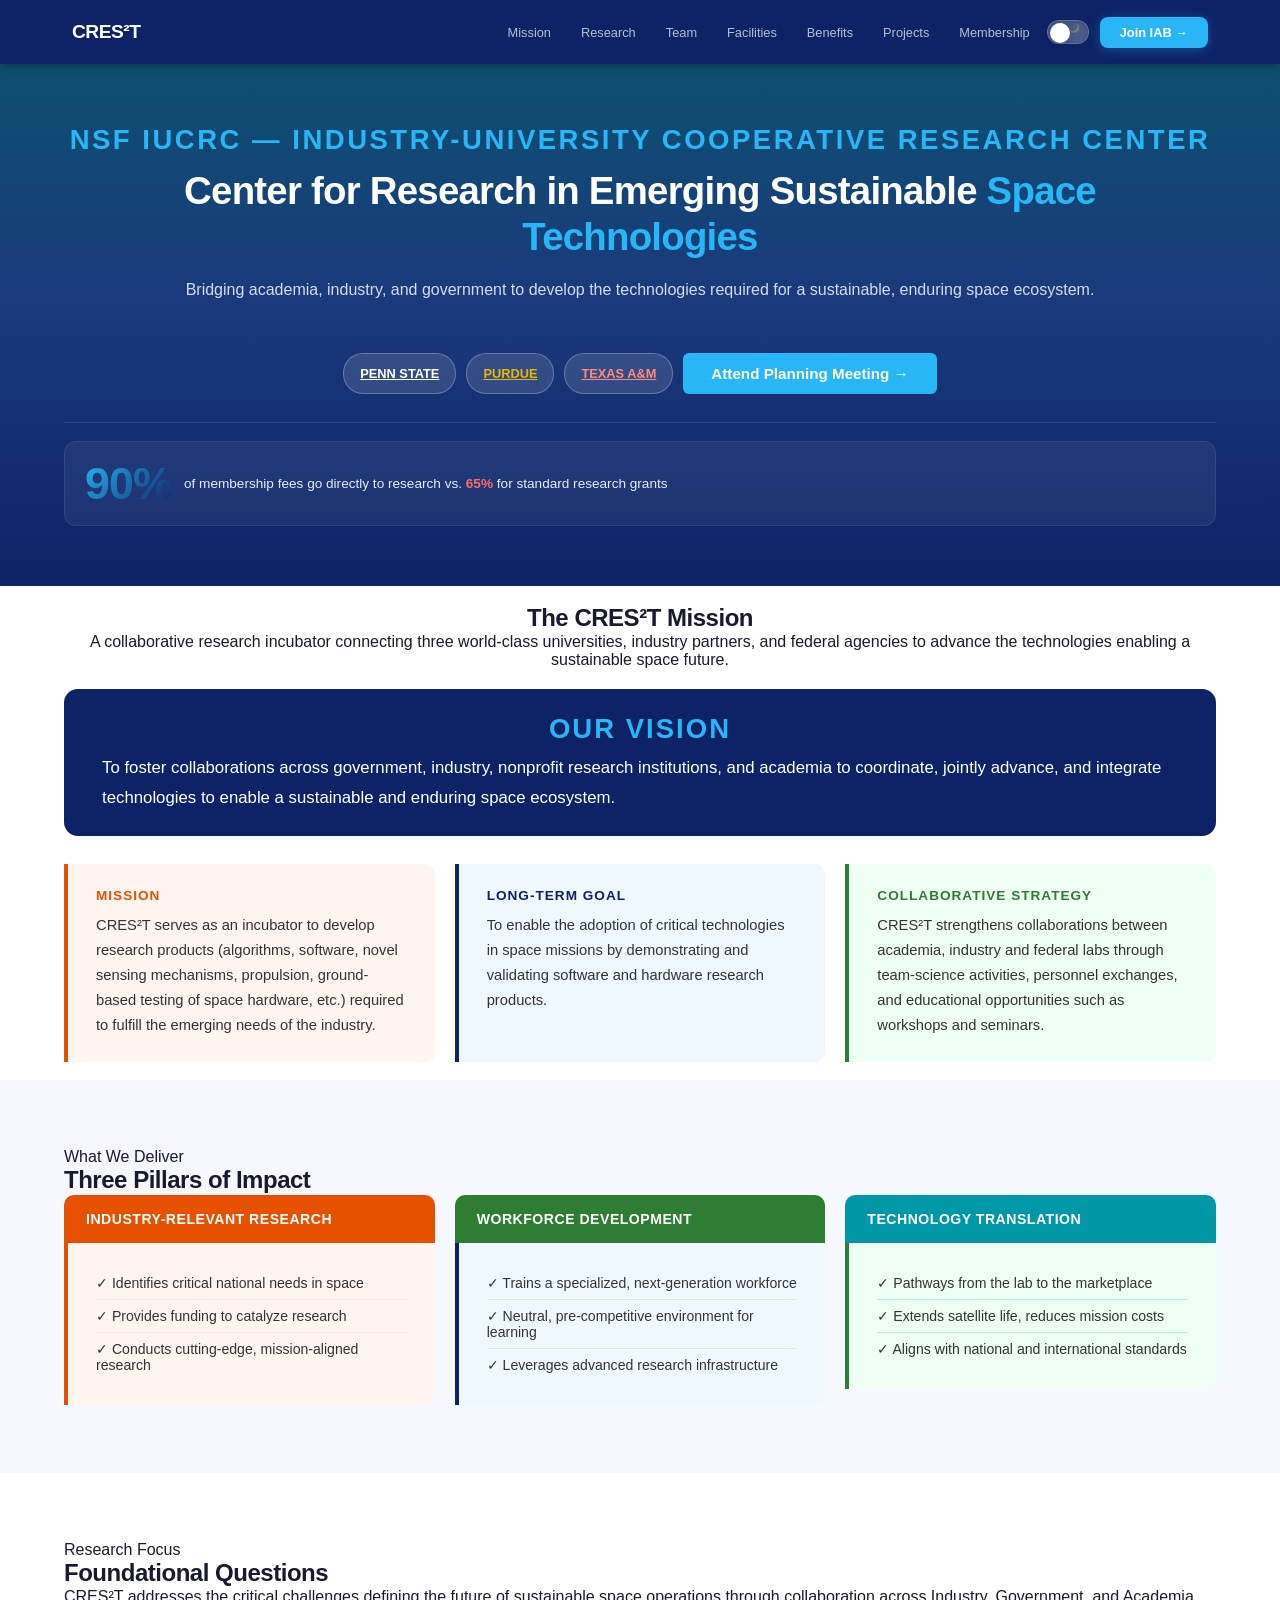
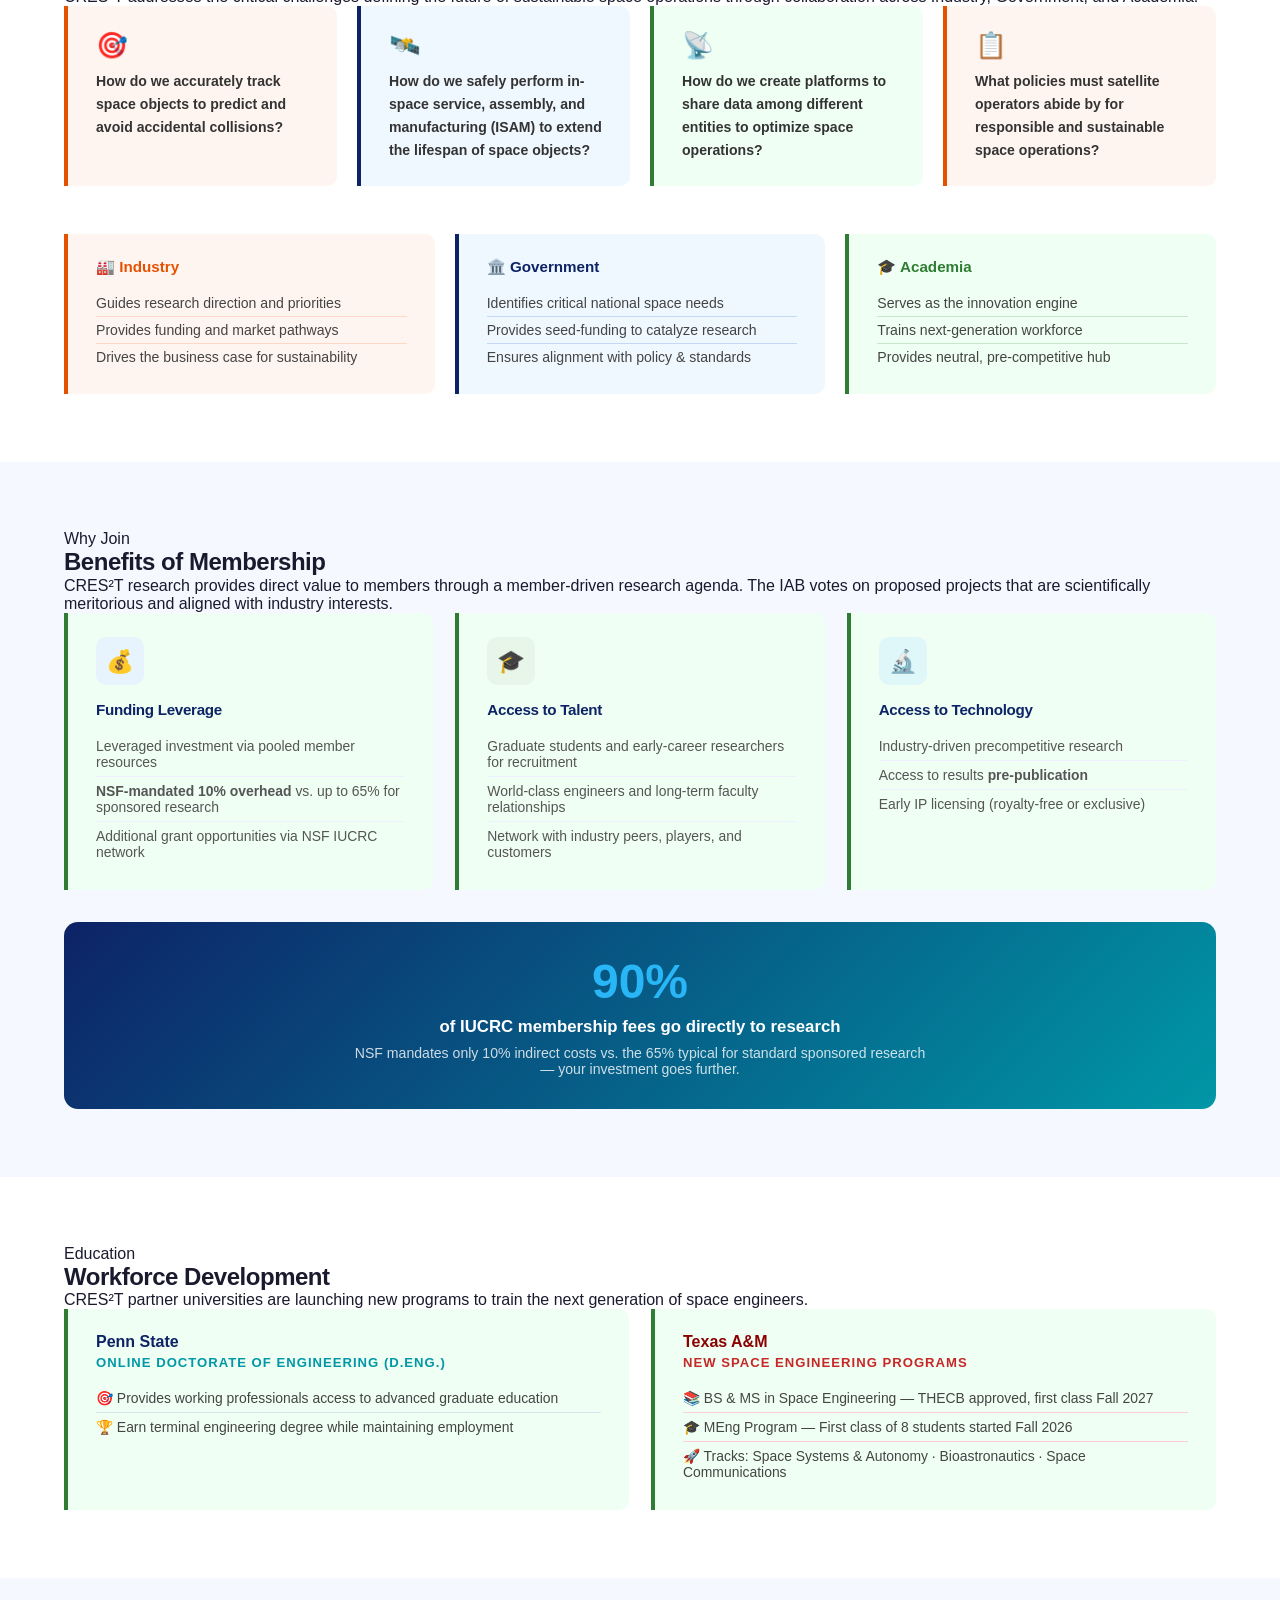
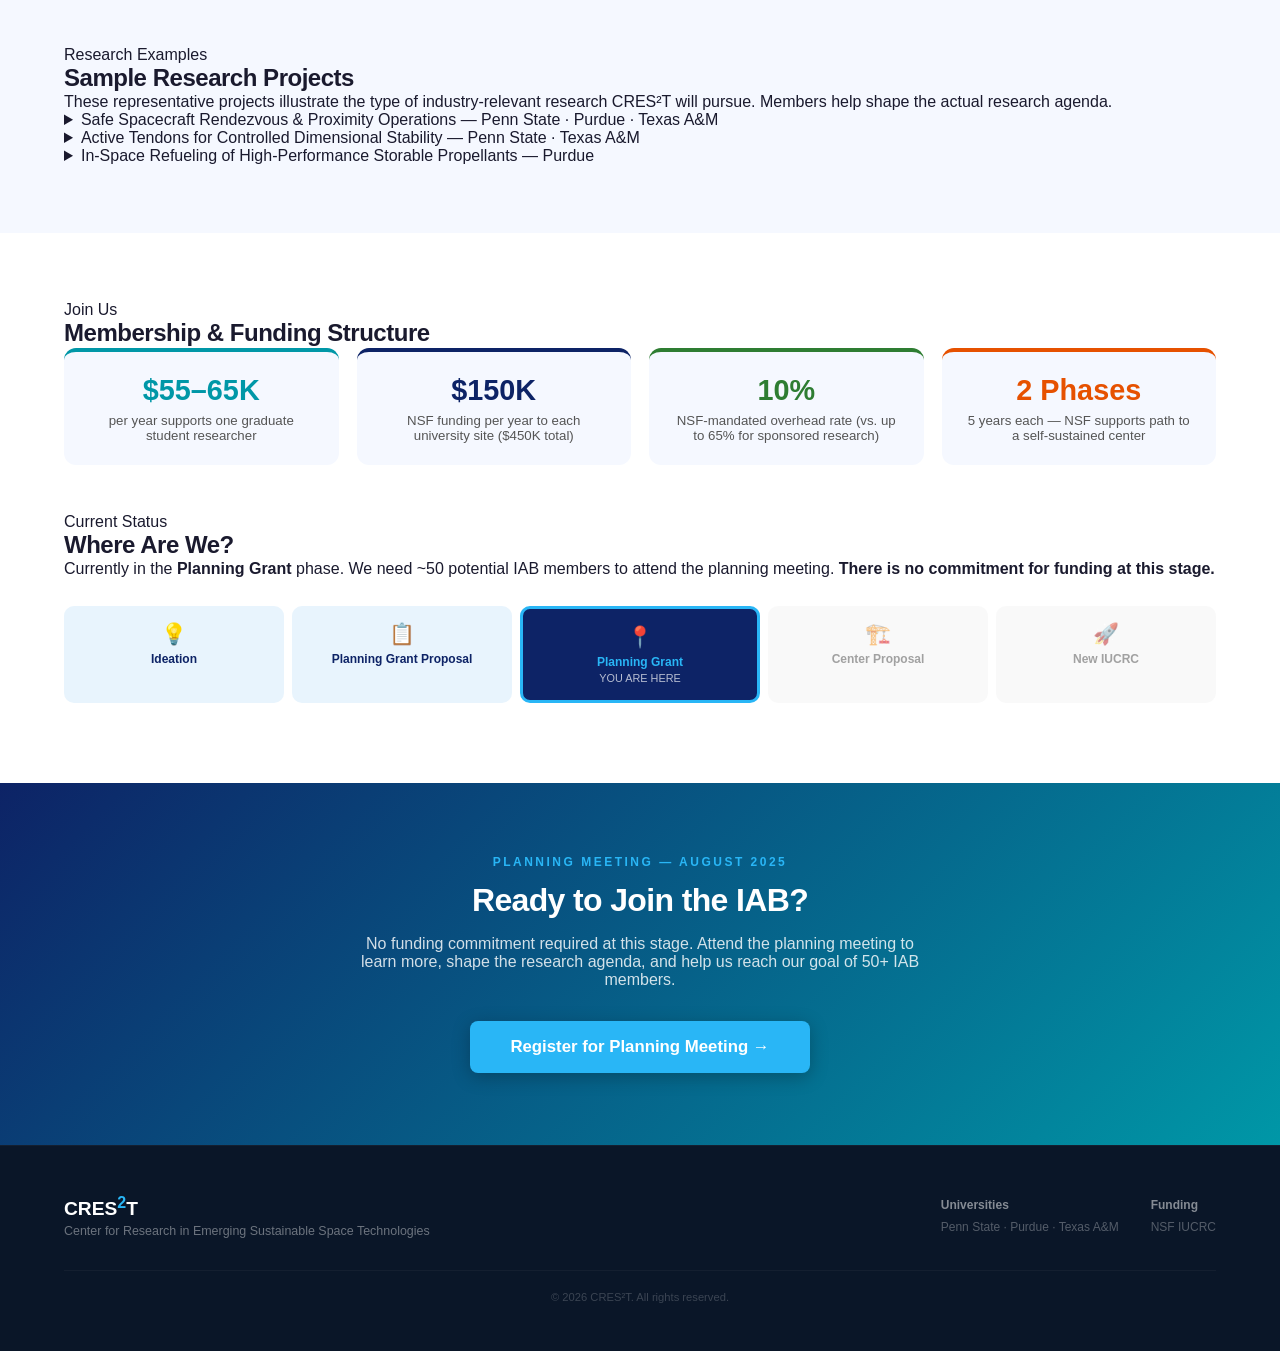
==== index.html @ 7e30e304 "Fixes" ====
<!DOCTYPE html>
<html lang="en">
<head>
    <meta charset="UTF-8">
    <meta name="viewport" content="width=device-width, initial-scale=1.0">
    <title>CRES<sup>2</sup>T – Center for Research in Emerging Sustainable Space Technologies</title>
    <style>
        /* ModelViewer styling */
        model-viewer {
            --poster-color: transparent;
            --progress-bar-color: #0d2366;
            --progress-bar-height: 3px;
        }
        model-viewer::part(default-progress-mask) {
            display: none;
        }
        model-viewer::part(default-progress-bar) {
            background: linear-gradient(90deg, #0d2366, #29b6f6);
            height: 3px;
            border-radius: 2px;
        }
    </style>
    <link rel="stylesheet" href="style.css">
</head>
<body>
<div id="nav-placeholder"></div>
<div id="cw">
<div style="background: linear-gradient(0deg,#0d2366 0%,#1a3a7c 55%,#0d5070 100%); padding: 60px 0 60px;">
<div class="inn" style="display: flex; flex-wrap: wrap; gap: 40px; align-items: center;">
<div style="flex: 1 1 360px;">
<div style="font-size: 1.72rem; font-weight: bold; letter-spacing: 2.5px; text-transform: uppercase; color: #29b6f6; margin-bottom: 12px; text-align: center;">NSF IUCRC — Industry-University Cooperative Research Center</div>
<h2 style="font-size: 2.4rem !important; font-weight: 900 !important; line-height: 1.2 !important; margin-bottom: 16px !important; color: #ffffff !important; border-width: medium !important; border-style: none !important; border-color: currentcolor !important; border-image: initial !important; text-decoration: none !important; background: none !important; box-shadow: none !important; text-align: center;">Center for Research in
Emerging Sustainable
<span style="color: #29b6f6;">Space Technologies</span></h2>
<p style="color: rgba(255,255,255,.82); font-size: 1rem; line-height: 1.7; margin-bottom: 50px; text-align: center;">Bridging academia, industry, and government to develop the technologies required for a sustainable, enduring space ecosystem.</p>
<div style="display: flex; gap: 10px; flex-wrap: wrap; margin-bottom: 28px; justify-content: center;">
    <a style="background: rgba(255,255,255,.12); color: #fff; border: 1px solid rgba(255,255,255,.25); padding: 6px 16px; border-radius: 20px; font-size: .8rem; font-weight: 600; display: inline-flex; align-items: center; justify-content: center; text-align: center;" href="https://www.psu.edu" target="_blank">PENN STATE</a>
    <a style="background: rgba(255,255,255,.12); color: #e6b800; border: 1px solid rgba(255,255,255,.25); padding: 6px 16px; border-radius: 20px; font-size: .8rem; font-weight: 600; display: inline-flex; align-items: center; justify-content: center; text-align: center;" href="https://purdue.edu" target="_blank">PURDUE</a>
    <a style="background: rgba(255,255,255,.12); color: #ff8a80; border: 1px solid rgba(255,255,255,.25); padding: 6px 16px; border-radius: 20px; font-size: .8rem; font-weight: 600; display: inline-flex; align-items: center; justify-content: center; text-align: center;" href="https://tamu.edu" target="_blank">TEXAS A&amp;M</a>
    <a style="background: #29b6f6; color: #fff; display: inline-block; padding: 12px 28px; border-radius: 6px; font-weight: bold; font-size: .95rem; text-decoration: none!important;" href="https://pennstate.qualtrics.com/jfe/form/SV_dnEeR1NxltwiNhQ " target="_blank">Attend Planning Meeting →</a>
</div>
<div style="margin-top: 22px; padding-top: 18px; border-top: 1px solid rgba(255,255,255,.15);">
<div class="stat-item" style="flex: 0 1 auto;">
    <div class="stat-number">90%</div>
    <div class="stat-label">of membership fees go directly to research vs. <span style="color: #ff6b6b;">65%</span> for standard research grants</div>
</div>
</div>
</div>
</div>
</div>
<!-- ── MISSION ── -->

<section id="mission" style="padding: 18px 0; background: #fff;">
<div class="inn">
<div class="sh" style="margin-bottom: 20px; text-align: center;">
<h2>The CRES²T Mission</h2>
A collaborative research incubator connecting three world-class universities, industry partners, and federal agencies to advance the technologies enabling a sustainable space future.

</div>
<div style="background: #0d2366; color: #fff; border-radius: 14px; padding: 24px 38px; margin-bottom: 28px;">
<div style="text-align: center; font-size: 1.72rem; font-weight: bold; text-transform: uppercase; letter-spacing: 2px; color: #29b6f6; margin-bottom: 8px;">Our Vision</div>
<p style="font-size: 1.05rem; line-height: 1.75;">To foster collaborations across government, industry, nonprofit research institutions, and academia to coordinate, jointly advance, and integrate technologies to enable a sustainable and enduring space ecosystem.</p>

</div>
<div style="display: flex; flex-wrap: wrap; gap: 20px;">
<div class="info-card mission">
<div style="font-weight: 800; color: #e65100; font-size: .85rem; margin-bottom: 10px; text-transform: uppercase; letter-spacing: 1px;">Mission</div>
<p style="font-size: .92rem; color: #333; line-height: 1.7;">CRES²T serves as an incubator to develop research products (algorithms, software, novel sensing mechanisms, propulsion, ground-based testing of space hardware, etc.) required to fulfill the emerging needs of the industry.</p>

</div>
    <div class="info-card goal">
<div style="font-weight: 800; color: #0d2366; font-size: .85rem; margin-bottom: 10px; text-transform: uppercase; letter-spacing: 1px;">Long-Term Goal</div>
<p style="font-size: .92rem; color: #333; line-height: 1.7;">To enable the adoption of critical technologies in space missions by demonstrating and validating software and hardware research products.</p>

</div>
<div class="info-card strategy">
<div style="font-weight: 800; color: #2e7d32; font-size: .85rem; margin-bottom: 10px; text-transform: uppercase; letter-spacing: 1px;">Collaborative Strategy</div>
<p style="font-size: .92rem; color: #333; line-height: 1.7;">CRES²T strengthens collaborations between academia, industry and federal labs through team-science activities, personnel exchanges, and educational opportunities such as workshops and seminars.</p>

</div>
</div>
</div>
</section><!-- ── THREE PILLARS ── -->

<section style="padding: 68px 0; background: #f5f8ff;">
<div class="inn">
<div class="sh">
<div class="eye">What We Deliver</div>
<h2>Three Pillars of Impact</h2>
</div>
<div style="display: flex; flex-wrap: wrap; gap: 20px;">
<div style="flex: 1 1 260px;">
<div style="background: #e65100; color: #fff; padding: 16px 22px; border-radius: 10px 10px 0 0; font-weight: 800; font-size: .88rem; letter-spacing: .5px;">INDUSTRY-RELEVANT RESEARCH</div>
<div class="info-card mission">
<ul style="list-style: none; padding: 0;">
 	<li style="padding: 8px 0; border-bottom: 1px solid #ffe8de; font-size: .88rem; color: #333;">✓ Identifies critical national needs in space</li>
 	<li style="padding: 8px 0; border-bottom: 1px solid #ffe8de; font-size: .88rem; color: #333;">✓ Provides funding to catalyze research</li>
 	<li style="padding: 8px 0; font-size: .88rem; color: #333;">✓ Conducts cutting-edge, mission-aligned research</li>
</ul>
</div>
</div>
<div style="flex: 1 1 260px;">
<div style="background: #2e7d32; color: #fff; padding: 16px 22px; border-radius: 10px 10px 0 0; font-weight: 800; font-size: .88rem; letter-spacing: .5px;">WORKFORCE DEVELOPMENT</div>
<div class="info-card goal">
<ul style="list-style: none; padding: 0;">
 	<li style="padding: 8px 0; border-bottom: 1px solid #dcedc8; font-size: .88rem; color: #333;">✓ Trains a specialized, next-generation workforce</li>
 	<li style="padding: 8px 0; border-bottom: 1px solid #dcedc8; font-size: .88rem; color: #333;">✓ Neutral, pre-competitive environment for learning</li>
 	<li style="padding: 8px 0; font-size: .88rem; color: #333;">✓ Leverages advanced research infrastructure</li>
</ul>
</div>
</div>
<div style="flex: 1 1 260px;">
<div style="background: #0097a7; color: #fff; padding: 16px 22px; border-radius: 10px 10px 0 0; font-weight: 800; font-size: .88rem; letter-spacing: .5px;">TECHNOLOGY TRANSLATION</div>
<div class="info-card strategy">
<ul style="list-style: none; padding: 0;">
 	<li style="padding: 8px 0; border-bottom: 1px solid #b2ebf2; font-size: .88rem; color: #333;">✓ Pathways from the lab to the marketplace</li>
 	<li style="padding: 8px 0; border-bottom: 1px solid #b2ebf2; font-size: .88rem; color: #333;">✓ Extends satellite life, reduces mission costs</li>
 	<li style="padding: 8px 0; font-size: .88rem; color: #333;">✓ Aligns with national and international standards</li>
</ul>
</div>
</div>
</div>
</div>
</section><!-- ── FOUNDATIONAL QUESTIONS ── -->

<section id="questions" style="padding: 68px 0; background: #fff;">
<div class="inn">
<div class="sh">
<div class="eye">Research Focus</div>
<h2>Foundational Questions</h2>
CRES²T addresses the critical challenges defining the future of sustainable space operations through collaboration across Industry, Government, and Academia.

</div>
<div style="display: flex; flex-wrap: wrap; gap: 20px; margin-bottom: 48px;">
<div class="info-card mission">
<div style="font-size: 1.6rem; margin-bottom: 10px;">🎯</div>
<p style="font-size: .88rem; color: #333; line-height: 1.65; font-weight: 600;">How do we accurately track space objects to predict and avoid accidental collisions?</p>

</div>
<div class="info-card goal">
<div style="font-size: 1.6rem; margin-bottom: 10px;">🛰️</div>
<p style="font-size: .88rem; color: #333; line-height: 1.65; font-weight: 600;">How do we safely perform in-space service, assembly, and manufacturing (ISAM) to extend the lifespan of space objects?</p>

</div>
<div class="info-card strategy">
<div style="font-size: 1.6rem; margin-bottom: 10px;">📡</div>
<p style="font-size: .88rem; color: #333; line-height: 1.65; font-weight: 600;">How do we create platforms to share data among different entities to optimize space operations?</p>

</div>
<div class="info-card mission">
<div style="font-size: 1.6rem; margin-bottom: 10px;">📋</div>
<p style="font-size: .88rem; color: #333; line-height: 1.65; font-weight: 600;">What policies must satellite operators abide by for responsible and sustainable space operations?</p>

</div>
</div>
<div style="display: flex; flex-wrap: wrap; gap: 20px;">
<div class="info-card mission">
<div style="font-weight: 800; color: #e65100; font-size: .95rem; margin-bottom: 14px;">🏭 Industry</div>
<ul style="list-style: none; padding: 0;">
 	<li style="font-size: .88rem; color: #444; padding: 5px 0; border-bottom: 1px solid #ffd7c9;">Guides research direction and priorities</li>
 	<li style="font-size: .88rem; color: #444; padding: 5px 0; border-bottom: 1px solid #ffd7c9;">Provides funding and market pathways</li>
 	<li style="font-size: .88rem; color: #444; padding: 5px 0;">Drives the business case for sustainability</li>
</ul>
</div>
<div class="info-card goal">
<div style="font-weight: 800; color: #0d2366; font-size: .95rem; margin-bottom: 14px;">🏛️ Government</div>
<ul style="list-style: none; padding: 0;">
 	<li style="font-size: .88rem; color: #444; padding: 5px 0; border-bottom: 1px solid #c5d8f5;">Identifies critical national space needs</li>
 	<li style="font-size: .88rem; color: #444; padding: 5px 0; border-bottom: 1px solid #c5d8f5;">Provides seed-funding to catalyze research</li>
 	<li style="font-size: .88rem; color: #444; padding: 5px 0;">Ensures alignment with policy &amp; standards</li>
</ul>
</div>
<div class="info-card strategy">
<div style="font-weight: 800; color: #2e7d32; font-size: .95rem; margin-bottom: 14px;">🎓 Academia</div>
<ul style="list-style: none; padding: 0;">
 	<li style="font-size: .88rem; color: #444; padding: 5px 0; border-bottom: 1px solid #c8e6c9;">Serves as the innovation engine</li>
 	<li style="font-size: .88rem; color: #444; padding: 5px 0; border-bottom: 1px solid #c8e6c9;">Trains next-generation workforce</li>
 	<li style="font-size: .88rem; color: #444; padding: 5px 0;">Provides neutral, pre-competitive hub</li>
</ul>
</div>
</div>
</div>
</section>

<!-- ── BENEFITS ── -->

<section id="benefits" style="padding: 68px 0; background: #f5f8ff;">
<div class="inn">
<div class="sh">
<div class="eye">Why Join</div>
<h2>Benefits of Membership</h2>
CRES²T research provides direct value to members through a member-driven research agenda. The IAB votes on proposed projects that are scientifically meritorious and aligned with industry interests.

</div>
<div style="display: flex; flex-wrap: wrap; gap: 22px; margin-bottom: 32px;">
<div class="info-card strategy">
<div style="width: 48px; height: 48px; background: #e8f4fd; border-radius: 10px; display: flex; align-items: center; justify-content: center; font-size: 1.4rem; margin-bottom: 16px;">💰</div>
<h3 style="font-weight: 800; color: #0d2366; font-size: .95rem; margin-bottom: 12px;">Funding Leverage</h3>
<ul style="list-style: none; padding: 0;">
 	<li style="font-size: .87rem; color: #555; padding: 6px 0; border-bottom: 1px solid #eef2ff;">Leveraged investment via pooled member resources</li>
 	<li style="font-size: .87rem; color: #555; padding: 6px 0; border-bottom: 1px solid #eef2ff;"><strong>NSF-mandated 10% overhead</strong> vs. up to 65% for sponsored research</li>
 	<li style="font-size: .87rem; color: #555; padding: 6px 0;">Additional grant opportunities via NSF IUCRC network</li>
</ul>
</div>
<div class="info-card strategy">
<div style="width: 48px; height: 48px; background: #e8f5e9; border-radius: 10px; display: flex; align-items: center; justify-content: center; font-size: 1.4rem; margin-bottom: 16px;">🎓</div>
<h3 style="font-weight: 800; color: #0d2366; font-size: .95rem; margin-bottom: 12px;">Access to Talent</h3>
<ul style="list-style: none; padding: 0;">
 	<li style="font-size: .87rem; color: #555; padding: 6px 0; border-bottom: 1px solid #eef2ff;">Graduate students and early-career researchers for recruitment</li>
 	<li style="font-size: .87rem; color: #555; padding: 6px 0; border-bottom: 1px solid #eef2ff;">World-class engineers and long-term faculty relationships</li>
 	<li style="font-size: .87rem; color: #555; padding: 6px 0;">Network with industry peers, players, and customers</li>
</ul>
</div>
<div class="info-card strategy">
<div style="width: 48px; height: 48px; background: #e0f7fa; border-radius: 10px; display: flex; align-items: center; justify-content: center; font-size: 1.4rem; margin-bottom: 16px;">🔬</div>
<h3 style="font-weight: 800; color: #0d2366; font-size: .95rem; margin-bottom: 12px;">Access to Technology</h3>
<ul style="list-style: none; padding: 0;">
 	<li style="font-size: .87rem; color: #555; padding: 6px 0; border-bottom: 1px solid #eef2ff;">Industry-driven precompetitive research</li>
 	<li style="font-size: .87rem; color: #555; padding: 6px 0; border-bottom: 1px solid #eef2ff;">Access to results <strong>pre-publication</strong></li>
 	<li style="font-size: .87rem; color: #555; padding: 6px 0;">Early IP licensing (royalty-free or exclusive)</li>
</ul>
</div>
</div>
<div style="background: linear-gradient(135deg,#0d2366,#0097a7); border-radius: 14px; padding: 32px; text-align: center; color: #fff;">
<div style="font-size: 3rem; font-weight: 900; color: #29b6f6;">90%</div>
<div style="font-size: 1.05rem; font-weight: bold; margin: 8px 0;">of IUCRC membership fees go directly to research</div>
<p style="color: rgba(255,255,255,.8); font-size: .88rem; max-width: 580px; margin: 0 auto;">NSF mandates only 10% indirect costs vs. the 65% typical for standard sponsored research — your investment goes further.</p>

</div>
</div>
</section>

<!-- ── WORKFORCE DEVELOPMENT ── -->

<section style="padding: 68px 0; background: #fff;">
<div class="inn">
<div class="sh">
<div class="eye">Education</div>
<h2>Workforce Development</h2>
CRES²T partner universities are launching new programs to train the next generation of space engineers.

</div>
<div style="display: flex; flex-wrap: wrap; gap: 22px;">
<div class="info-card strategy">
<div class="school-name">Penn State</div>
<div style="color: #0097a7; font-size: .82rem; font-weight: bold; margin-bottom: 14px; text-transform: uppercase; letter-spacing: 1px;">Online Doctorate of Engineering (D.Eng.)</div>
<ul style="list-style: none; padding: 0;">
 	<li style="font-size: .87rem; color: #444; padding: 6px 0; border-bottom: 1px solid #dde4f0;">🎯 Provides working professionals access to advanced graduate education</li>
 	<li style="font-size: .87rem; color: #444; padding: 6px 0;">🏆 Earn terminal engineering degree while maintaining employment</li>
</ul>
</div>
<div class="info-card strategy">
<div style="font-weight: 800; color: #8b0000; font-size: 1rem; margin-bottom: 4px;">Texas A&amp;M</div>
<div style="color: #c62828; font-size: .82rem; font-weight: bold; margin-bottom: 14px; text-transform: uppercase; letter-spacing: 1px;">New Space Engineering Programs</div>
<ul style="list-style: none; padding: 0;">
 	<li style="font-size: .87rem; color: #444; padding: 6px 0; border-bottom: 1px solid #ffcdd2;">📚 BS &amp; MS in Space Engineering — THECB approved, first class Fall 2027</li>
 	<li style="font-size: .87rem; color: #444; padding: 6px 0; border-bottom: 1px solid #ffcdd2;">🎓 MEng Program — First class of 8 students started Fall 2026</li>
 	<li style="font-size: .87rem; color: #444; padding: 6px 0;">🚀 Tracks: Space Systems &amp; Autonomy · Bioastronautics · Space Communications</li>
</ul>
</div>
</div>
</div>
</section>

<!-- ── SAMPLE PROJECTS ── -->

<section id="projects" style="padding: 68px 0; background: #f5f8ff;">
<div class="inn">
<div class="sh">
<div class="eye">Research Examples</div>
<h2>Sample Research Projects</h2>
These representative projects illustrate the type of industry-relevant research CRES²T will pursue. Members help shape the actual research agenda.

</div>
<details><summary>Safe Spacecraft Rendezvous &amp; Proximity Operations — Penn State · Purdue · Texas A&amp;M</summary>
<div class="db">

<strong>Challenge:</strong> RPO missions are executed in increasingly complex, congested, and competitive environments. Spacecraft have limited maneuverability based on orbit, fuel, thrusters, and mission requirements.

<strong>Objective:</strong> Investigate computational methods enabling on-board, autonomous RPOs with collision avoidance techniques. Demonstrate efficacy via hardware-in-the-loop (HIL) experiments.

<strong>Member Benefits:</strong> High-fidelity, computationally efficient guidance and navigation laws for autonomous safe space operations, plus well-trained graduate researchers available for internships.

</div>
</details><details><summary>Active Tendons for Controlled Dimensional Stability — Penn State · Texas A&amp;M</summary>
<div class="db">

<strong>Challenge:</strong> In-Space Assembly and Manufacturing (ISAM) is needed for future large-aperture (≥15m) missions that cannot be launched in a single mission. Enabling concepts include additive manufacturing, modularity, and robotics.

<strong>Objective:</strong> Advance tendon actuation for precision shape maintenance and control of large tensegrity apertures and robots. Builds on DARPA Compact Hybrid Actuation Program research. Texas A&amp;M LASR lab will test deployment.

<strong>Member Benefits:</strong> Access to developed motor, metrology, and cable-management technology, plus talented graduate researchers.

</div>
</details><details><summary>In-Space Refueling of High-Performance Storable Propellants — Purdue</summary>
<div class="db">

<strong>Challenge:</strong> Spacecraft in cislunar space face harsh thermal environments. MMH/NTO systems are preferred for high-ΔV missions, but cryogenic propellants (LO₂/LCH₄) require expensive active cooling for long missions.

<strong>Objective:</strong> Offer an alternative using gaseous oxygen and kerosene with chemical oxygen generators for refueling — simpler than cryogenic, higher performance than traditional storables.

<strong>Member Benefits:</strong> Early involvement in technology development with ability to provide design guidelines fitting existing or planned spacecraft.

</div>
</details></div>
</section><!-- ── MEMBERSHIP / WHERE ARE WE ── -->

<section id="membership" style="padding: 68px 0; background: #fff;">
<div class="inn">
<div class="sh">
<div class="eye">Join Us</div>
<h2>Membership &amp; Funding Structure</h2>
</div>
<div style="display: flex; flex-wrap: wrap; gap: 18px; margin-bottom: 48px;">
<div style="flex: 1 1 180px; background: #f5f8ff; border-radius: 12px; padding: 22px; text-align: center; border-top: 4px solid #0097a7;">
<div style="font-size: 1.8rem; font-weight: 900; color: #0097a7;">$55–65K</div>
<div style="font-size: .83rem; color: #555; margin-top: 6px;">per year supports one graduate student researcher</div>
</div>
<div style="flex: 1 1 180px; background: #f5f8ff; border-radius: 12px; padding: 22px; text-align: center; border-top: 4px solid #0d2366;">
<div style="font-size: 1.8rem; font-weight: 900; color: #0d2366;">$150K</div>
<div style="font-size: .83rem; color: #555; margin-top: 6px;">NSF funding per year to each university site ($450K total)</div>
</div>
<div style="flex: 1 1 180px; background: #f5f8ff; border-radius: 12px; padding: 22px; text-align: center; border-top: 4px solid #2e7d32;">
<div style="font-size: 1.8rem; font-weight: 900; color: #2e7d32;">10%</div>
<div style="font-size: .83rem; color: #555; margin-top: 6px;">NSF-mandated overhead rate (vs. up to 65% for sponsored research)</div>
</div>
<div style="flex: 1 1 180px; background: #f5f8ff; border-radius: 12px; padding: 22px; text-align: center; border-top: 4px solid #e65100;">
<div style="font-size: 1.8rem; font-weight: 900; color: #e65100;">2 Phases</div>
<div style="font-size: .83rem; color: #555; margin-top: 6px;">5 years each — NSF supports path to a self-sustained center</div>
</div>
</div>
<div class="sh" style="margin-bottom: 28px;">
<div class="eye">Current Status</div>
<h2>Where Are We?</h2>
Currently in the <strong>Planning Grant</strong> phase. We need ~50 potential IAB members to attend the planning meeting. <strong>There is no commitment for funding at this stage.</strong>

</div>
<div style="display: flex; flex-wrap: wrap; gap: 8px; margin-bottom: 12px;">
<div style="flex: 1 1 100px; background: #e8f4fd; border-radius: 10px; padding: 16px 12px; text-align: center;">
<div style="font-size: 1.3rem; margin-bottom: 6px;">💡</div>
<div style="font-size: .75rem; font-weight: 800; color: #0d2366;">Ideation</div>
</div>
<div style="flex: 1 1 100px; background: #e8f4fd; border-radius: 10px; padding: 16px 12px; text-align: center;">
<div style="font-size: 1.3rem; margin-bottom: 6px;">📋</div>
<div style="font-size: .75rem; font-weight: 800; color: #0d2366;">Planning Grant Proposal</div>
</div>
<div style="flex: 1 1 120px; background: #0d2366; border-radius: 10px; padding: 16px 12px; text-align: center; border: 3px solid #29b6f6;">
<div style="font-size: 1.3rem; margin-bottom: 6px;">📍</div>
<div style="font-size: .75rem; font-weight: 800; color: #29b6f6;">Planning Grant</div>
<div style="font-size: .68rem; color: rgba(255,255,255,.7); margin-top: 3px;">YOU ARE HERE</div>
</div>
<div style="flex: 1 1 100px; background: #f5f5f5; border-radius: 10px; padding: 16px 12px; text-align: center; opacity: .55;">
<div style="font-size: 1.3rem; margin-bottom: 6px;">🏗️</div>
<div style="font-size: .75rem; font-weight: 800; color: #555;">Center Proposal</div>
</div>
<div style="flex: 1 1 100px; background: #f5f5f5; border-radius: 10px; padding: 16px 12px; text-align: center; opacity: .55;">
<div style="font-size: 1.3rem; margin-bottom: 6px;">🚀</div>
<div style="font-size: .75rem; font-weight: 800; color: #555;">New IUCRC</div>
</div>
</div>
</div>
</section><!-- ── CTA ── -->
<div style="background: linear-gradient(135deg,#0d2366 0%,#0097a7 100%); padding: 72px 0; text-align: center;">
<div class="inn">
<div style="font-size: .75rem; font-weight: bold; letter-spacing: 2.5px; text-transform: uppercase; color: #29b6f6; margin-bottom: 12px;">Planning Meeting — August 2025</div>
<h2 style="font-size: 2rem!important; font-weight: 900!important; color: #fff!important; margin-bottom: 16px!important; border: none!important; text-decoration: none!important; background: none!important; box-shadow: none!important;">Ready to Join the IAB?</h2>
<p style="color: rgba(255,255,255,.82); font-size: 1rem; max-width: 560px; margin: 0 auto 32px;">No funding commitment required at this stage. Attend the planning meeting to learn more, shape the research agenda, and help us reach our goal of 50+ IAB members.</p>
<a style="background: #29b6f6; color: #fff; display: inline-block; padding: 16px 40px; border-radius: 8px; font-weight: 800; font-size: 1.05rem; text-decoration: none!important; box-shadow: 0 4px 18px rgba(0,0,0,.25);" href="https://pennstate.qualtrics.com/jfe/form/SV_dnEeR1NxltwiNhQ" target="_blank">Register for Planning Meeting →</a>

</div>
</div>

</div>

<div id="footer-placeholder"></div>
<script src="include.js"></script>
<script src="script.js"></script>
<script src="script.js"> </script>
</body>
</html>
---- style.css ----
/* ===== VARIABLES ===== */
:root {
    --bg-primary: #ffffff;
    --bg-secondary: #f8faff;
    --bg-card: #ffffff;
    --bg-soft: #f5f7fb;
    --bg-light-card: #ffffff;
    
    --text-primary: #1a1a2e;
    --text-secondary: #4a5568;
    --text-muted: #6a7a9a;
    
    --border-color: #e5e7eb;
    --shadow-color: rgba(13, 35, 102, 0.10);
    
    --accent: #29b6f6;
    --accent-dark: #0d2366;
}

/* ===== RESET & BASE ===== */
* { margin: 0; padding: 0; box-sizing: border-box; }

html { scroll-behavior: smooth; }

body {
    font-family: 'Inter', -apple-system, BlinkMacSystemFont, 'Segoe UI', Arial, sans-serif;
    -webkit-font-smoothing: antialiased;
    -moz-osx-font-smoothing: grayscale;
    text-rendering: optimizeLegibility;
    background: var(--bg-primary);
    color: var(--text-primary);
}

#cw { background: #fff; }

/* ===== TYPOGRAPHY ===== */
h1, h2, h3, h4, h5, h6 {
    font-weight: 700;
    letter-spacing: -0.02em;
    line-height: 1.2;
    color: var(--text-primary);
}

small, .caption {
    font-size: 0.75rem;
    font-weight: 500;
    letter-spacing: 0.03em;
    text-transform: uppercase;
    color: var(--text-secondary);
}

/* ===== LAYOUT ===== */
.inn { max-width: 1200px; margin: 0 auto; padding: 0 24px; }

/* ===== NAV & FOOTER ===== */
nav {
    background: #0d2366;
    box-shadow: 0 2px 8px rgba(0,0,0,.35);
    position: sticky;
    top: 0;
    opacity: 1;
    z-index: 999;
    transform: translateY(0);
}

footer {
    background: #0a1628;
    padding: 32px 0;
    text-align: center;
    color: #fff;
}

/* ===== TABLES ===== */
.table-wrap {
    overflow-x: auto;
    border-radius: 16px;
    border: 1px solid #dce3ed;
    background: #ffffff;
    box-shadow: 0 8px 32px var(--shadow-color);
    transition: box-shadow 0.2s ease;
    overflow: hidden;
}

.table-wrap:hover {
    box-shadow: 0 12px 48px rgba(13, 35, 102, 0.15);
}

.data-table {
    width: 100%;
    border-collapse: collapse;
    font-size: .95rem;
    min-width: 600px;
}

.data-table thead {
    background: linear-gradient(135deg, #0d2366 0%, #1a3a7c 100%);
}

.data-table th {
    padding: 20px 24px;
    text-align: left;
    font-weight: 700;
    font-size: .78rem;
    text-transform: uppercase;
    letter-spacing: 1px;
    color: #ffffff;
    border-bottom: none;
}

.data-table td {
    padding: 18px 24px;
    border-bottom: 1px solid #eef2f8;
    color: #1a1a2e;
    vertical-align: middle;
}

.data-table tbody tr:last-child td { border-bottom: none; }
.data-table tbody tr:nth-child(even) { background: #f8faff; }
.data-table tbody tr:hover { background: #eaf0f9; transition: background-color 0.15s ease; }

.school-tag {
    display: inline-block;
    padding: 5px 16px;
    border-radius: 30px;
    font-size: .78rem;
    font-weight: 700;
    letter-spacing: 0.3px;
    color: #fff;
    box-shadow: 0 2px 6px rgba(0,0,0,0.12);
}
.school-tag.psu { background: #0d2366; }
.school-tag.purdue { background: #4a2100; }
.school-tag.tamu { background: #4a0000; }

.student-name { font-weight: 700; color: #0d2366; font-size: 1rem; }
.advisor-name { color: #2c3e50; font-weight: 500; }

.research-topic {
    display: flex;
    align-items: center;
    gap: 8px;
    color: #1e2a3a;
}
.research-topic .icon { font-size: 1.1rem; }
.research-topic .text { font-style: italic; }

.status-badge {
    display: inline-block;
    padding: 3px 12px;
    border-radius: 30px;
    font-size: .72rem;
    font-weight: 700;
    background: #e0f2e0;
    color: #1e7a2b;
}
.status-badge.ongoing { background: #e3f0ff; color: #0d47a1; }
.status-badge.completed { background: #e8f5e9; color: #2e7d32; }
.status-badge.pending { background: #fff3e0; color: #e65100; }

/* ===== THEME TOGGLE ===== */
.theme-toggle {
    background: none;
    border: none;
    padding: 4px;
    cursor: pointer;
    display: inline-flex;
    align-items: center;
    justify-content: center;
    transition: all 0.3s cubic-bezier(0.4, 0, 0.2, 1);
    width: 36px;
    height: 36px;
    border-radius: 50%;
}
.theme-toggle:hover { background: rgba(255,255,255,0.08); transform: scale(1.02); }
.theme-toggle:active { transform: scale(0.92); }
.theme-toggle:focus-visible { outline: 2px solid var(--accent); outline-offset: 2px; }

.toggle-track {
    position: relative;
    width: 44px;
    height: 24px;
    background: rgba(255,255,255,0.15);
    border-radius: 30px;
    backdrop-filter: blur(10px);
    -webkit-backdrop-filter: blur(10px);
    border: 1px solid rgba(255,255,255,0.08);
    transition: all 0.4s cubic-bezier(0.4, 0, 0.2, 1);
    padding: 2px;
    box-shadow: inset 0 1px 3px rgba(0,0,0,0.2);
}
.theme-toggle:hover .toggle-track { transform: scale(1.03); }
.theme-toggle:active .toggle-track { transform: scale(0.95); }

.toggle-thumb {
    position: absolute;
    top: 2px;
    left: 2px;
    width: 20px;
    height: 20px;
    background: #fff;
    border-radius: 50%;
    transition: transform 0.4s cubic-bezier(0.4, 0, 0.2, 1),
                background 0.4s cubic-bezier(0.4, 0, 0.2, 1),
                box-shadow 0.4s cubic-bezier(0.4, 0, 0.2, 1);
    box-shadow: 0 2px 6px rgba(0,0,0,0.15);
    z-index: 2;
    will-change: transform;
}

.toggle-icons {
    display: flex;
    justify-content: space-between;
    align-items: center;
    width: 100%;
    padding: 0 4px;
    position: relative;
    z-index: 1;
}
.toggle-icons span {
    font-size: 11px;
    line-height: 1;
    opacity: 0.6;
    transition: all 0.3s ease;
    user-select: none;
    pointer-events: none;
}

/* Light mode default */
[data-theme="light"] .toggle-track {
    background: rgba(255,255,255,0.25);
    border-color: rgba(255,255,255,0.15);
}
[data-theme="light"] .icon-sun { opacity: 1; transform: scale(1); }
[data-theme="light"] .icon-moon { opacity: 0.3; transform: scale(0.8); }

/* Dark mode toggle */
[data-theme="dark"] .toggle-track {
    background: rgba(41,182,246,0.2);
    border-color: rgba(41,182,246,0.15);
}
[data-theme="dark"] .toggle-thumb {
    transform: translateX(20px);
    background: linear-gradient(135deg, #29b6f6, #0d2366);
    box-shadow: 0 2px 8px rgba(41,182,246,0.3);
}
[data-theme="dark"] .icon-moon { opacity: 1; transform: scale(1); }
[data-theme="dark"] .icon-sun { opacity: 0.3; transform: scale(0.8); }

/* ===== DARK THEME (GLOBAL OVERRIDES) ===== */
[data-theme="dark"] {
    --bg-primary: #0a0e1a;
    --bg-secondary: #111827;
    --bg-card: #1a2035;
    --bg-light-card: #232b45;
    --text-primary: #e8eaf0;
    --text-secondary: #a0aec0;
    --text-muted: #6a7a9a;
    --border-color: #2a3050;
    --shadow-color: rgba(0,0,0,0.4);
}

/* Global transitions */
[data-theme="dark"] * {
    transition: background-color 0.4s ease, 
                color 0.4s ease, 
                border-color 0.4s ease, 
                box-shadow 0.4s ease;
}

/* Base backgrounds */
[data-theme="dark"] body,
[data-theme="dark"] #cw {
    background: var(--bg-primary);
    color: var(--text-primary);
}
[data-theme="dark"] section { background: var(--bg-primary) !important; }
[data-theme="dark"] section#benefits,
[data-theme="dark"] section#projects {
    background: var(--bg-secondary) !important;
}

/* Section text colors (headings & body) */
[data-theme="dark"] h1,
[data-theme="dark"] h2,
[data-theme="dark"] h3,
[data-theme="dark"] h4,
[data-theme="dark"] .sh h2,
[data-theme="dark"] .sh p,
[data-theme="dark"] .sh .eye {
    color: var(--text-primary) !important;
}
/* Prevent the mission intro .sh from becoming a box */
[data-theme="dark"] #mission > .inn > div:first-child.sh {
    background: transparent !important;
    border: none !important;
    box-shadow: none !important;
}
[data-theme="dark"] #mission > .inn > div:first-child.sh h2,
[data-theme="dark"] #mission > .inn > div:first-child.sh p {
    color: var(--text-primary) !important;
}
[data-theme="dark"] p,
[data-theme="dark"] li,
[data-theme="dark"] .text,
[data-theme="dark"] .db {
    color: var(--text-secondary) !important;
}

/* Keep section intro headings (.sh) and their eye badges transparent */
[data-theme="dark"] .sh,
[data-theme="dark"] .sh > div,
[data-theme="dark"] .sh .eye {
    background: transparent !important;
    border: none !important;
    box-shadow: none !important;
}

/* Specific card & container backgrounds */
[data-theme="dark"] #mission > .inn > div:first-child,
[data-theme="dark"] #mission > .inn > div:last-child > div,
[data-theme="dark"] #three-pillars > .inn > div:last-child > div > div:last-child,
[data-theme="dark"] #questions > .inn > div:first-child > div,
[data-theme="dark"] #questions > .inn > div:last-child > div,
[data-theme="dark"] #benefits > .inn > div:first-child > div,
[data-theme="dark"] #workforce > .inn > div:last-child > div,
[data-theme="dark"] #projects details,
[data-theme="dark"] #membership > .inn > div:first-child > div {
    background: var(--bg-card) !important;
    border-color: var(--border-color);
}

/* Dark card shadow override */
[data-theme="dark"] #benefits > .inn > div:first-child > div {
    box-shadow: 0 4px 18px rgba(0,0,0,0.2) !important;
}

/* Table dark */
[data-theme="dark"] .table-wrap {
    background: var(--bg-card) !important;
    border-color: var(--border-color) !important;
    box-shadow: 0 8px 32px rgba(0,0,0,0.4) !important;
}
[data-theme="dark"] .data-table td {
    color: var(--text-primary) !important;
    border-color: var(--border-color) !important;
}
[data-theme="dark"] .data-table tbody tr:nth-child(even) {
    background: rgba(255,255,255,0.03) !important;
}
[data-theme="dark"] .data-table tbody tr:hover {
    background: rgba(255,255,255,0.06) !important;
}
[data-theme="dark"] .student-name { color: #6a9fff !important; }
[data-theme="dark"] .advisor-name,
[data-theme="dark"] .research-topic .text { color: var(--text-secondary) !important; }

/* CTA / gradient backgrounds */
[data-theme="dark"] .cta-section,
[data-theme="dark"] #cw > div:last-child:not(footer) {
    background: linear-gradient(135deg, #0d2366 0%, #0a1628 100%) !important;
}
[data-theme="dark"] #cw > div:last-child:not(footer) h2 { color: #fff !important; }
[data-theme="dark"] #cw > div:last-child:not(footer) p { color: rgba(255,255,255,0.8) !important; }

/* Footer */
[data-theme="dark"] footer { background: #050812 !important; }

/* Hero gradient dark override */
[data-theme="dark"] #cw > div:first-child {
    background: linear-gradient(0deg, #0a0e1a 0%, #0d2366 55%, #0a1628 100%) !important;
}

/* Stat block in hero (keep specific colors) */
#cw > div:first-child .stat-item,
#cw > div:first-child .stat-label {
    color: rgba(255,255,255,0.9) !important;
}
#cw > div:first-child .stat-number {
    color: #29b6f6 !important;
    font-size: 2.8rem;
    font-weight: 900;
}
#cw > div:first-child .stat-label span {
    color: #ff6b6b !important;
    font-weight: 700;
}

/* ===== UTILITY CLASSES ===== */
.glass {
    background: rgba(255,255,255,0.05);
    backdrop-filter: blur(20px);
    -webkit-backdrop-filter: blur(20px);
    border: 1px solid rgba(255,255,255,0.08);
}
[data-theme="dark"] .glass {
    background: rgba(0,0,0,0.2);
    border-color: rgba(255,255,255,0.05);
}

.hover-lift {
    transition: all 0.4s cubic-bezier(0.4, 0, 0.2, 1);
}
.hover-lift:hover {
    transform: translateY(-4px);
    box-shadow: 0 12px 40px rgba(0,0,0,0.15);
}
[data-theme="dark"] .hover-lift:hover {
    box-shadow: 0 12px 40px rgba(0,0,0,0.4);
}

.gradient-text {
    background: linear-gradient(135deg, #29b6f6, #0d2366);
    -webkit-background-clip: text;
    -webkit-text-fill-color: transparent;
    background-clip: text;
}

.glow-border {
    position: relative;
}
.glow-border::before {
    content: '';
    position: absolute;
    inset: -2px;
    border-radius: inherit;
    padding: 2px;
    background: linear-gradient(135deg, #29b6f6, transparent, #0d2366);
    -webkit-mask: linear-gradient(#fff 0 0) content-box, linear-gradient(#fff 0 0);
    -webkit-mask-composite: xor;
    mask-composite: exclude;
    opacity: 0;
    transition: opacity 0.4s ease;
}
.glow-border:hover::before { opacity: 1; }

.shimmer {
    background: linear-gradient(90deg, 
        rgba(255,255,255,0.05) 25%, 
        rgba(255,255,255,0.1) 50%, 
        rgba(255,255,255,0.05) 75%);
    background-size: 200% 100%;
    animation: shimmer 3s ease-in-out infinite;
}

.gradient-border {
    position: relative;
    border: none !important;
}
.gradient-border::before {
    content: '';
    position: absolute;
    inset: 0;
    border-radius: inherit;
    padding: 1.5px;
    background: linear-gradient(135deg, #29b6f6, #0d2366, #29b6f6);
    -webkit-mask: linear-gradient(#fff 0 0) content-box, linear-gradient(#fff 0 0);
    -webkit-mask-composite: xor;
    mask-composite: exclude;
    pointer-events: none;
}

/* ===== BUTTONS ===== */
.btn-primary {
    display: inline-block;
    padding: 12px 32px;
    border-radius: 8px;
    font-weight: 600;
    font-size: 0.95rem;
    text-decoration: none;
    background: linear-gradient(135deg, #29b6f6, #0d2366);
    color: #fff;
    border: none;
    cursor: pointer;
    transition: all 0.3s cubic-bezier(0.4, 0, 0.2, 1);
    box-shadow: 0 4px 16px rgba(41,182,246,0.3);
    position: relative;
    overflow: hidden;
}
.btn-primary::before {
    content: '';
    position: absolute;
    top: 0;
    left: -100%;
    width: 100%;
    height: 100%;
    background: linear-gradient(90deg, transparent, rgba(255,255,255,0.1), transparent);
    transition: left 0.5s ease;
}
.btn-primary:hover::before { left: 100%; }
.btn-primary:hover {
    transform: translateY(-2px);
    box-shadow: 0 8px 30px rgba(41,182,246,0.4);
}
.btn-primary:active {
    transform: translateY(0);
    box-shadow: 0 2px 8px rgba(41,182,246,0.3);
}

/* ===== CARDS ===== */
/* Info cards (legacy names kept for compatibility) */
.info-card,
.mission-card,
.goal-card,
.strategy-card {
    flex: 1 1 260px;
    border-radius: 0 10px 10px 0;
    padding: 24px 28px;
    transition: all 0.3s ease;
}

/* Light theme defaults */
.info-card,
.mission-card,
.goal-card,
.strategy-card {
    background: #ffffff;
    color: #333;
}

/* Accent borders */
.info-card.mission,
.mission-card {
    background: #fff5f0;
    border-left: 4px solid #e65100;
}
.info-card.goal,
.goal-card {
    background: #f0f8ff;
    border-left: 4px solid #0d2366;
}
.info-card.strategy,
.strategy-card {
    background: #f0fff4;
    border-left: 4px solid #2e7d32;
}

/* Dark theme */
[data-theme="dark"] .info-card,
[data-theme="dark"] .mission-card,
[data-theme="dark"] .goal-card,
[data-theme="dark"] .strategy-card {
    background: var(--bg-card);
    color: var(--text-secondary);
    border-color: var(--border-color);
}
[data-theme="dark"] .info-card.mission,
[data-theme="dark"] .mission-card { border-left-color: #ff7043; }
[data-theme="dark"] .info-card.goal,
[data-theme="dark"] .goal-card { border-left-color: #6a9fff; }
[data-theme="dark"] .info-card.strategy,
[data-theme="dark"] .strategy-card { border-left-color: #66bb6a; }

/* Generic card base (alternative) */
.card {
    border-radius: 12px;
    padding: 24px;
    transition: all 0.3s ease;
}
.card-light {
    background: #ffffff;
    color: #333;
}
[data-theme="dark"] .card-light {
    background: var(--bg-card);
    color: var(--text-secondary);
    border: 1px solid var(--border-color);
}

/* Premium card */
.premium-card {
    background: rgba(255,255,255,0.03);
    border-radius: 16px;
    border: 1px solid rgba(255,255,255,0.06);
    padding: 32px;
    transition: all 0.4s cubic-bezier(0.4, 0, 0.2, 1);
    position: relative;
    overflow: hidden;
}
.premium-card::before {
    content: '';
    position: absolute;
    top: 0;
    left: 0;
    right: 0;
    height: 2px;
    background: linear-gradient(90deg, transparent, #29b6f6, transparent);
    opacity: 0;
    transition: opacity 0.4s ease;
}
.premium-card:hover::before { opacity: 1; }
.premium-card:hover {
    transform: translateY(-4px);
    box-shadow: 0 20px 60px rgba(0,0,0,0.08);
    border-color: rgba(41,182,246,0.2);
}
[data-theme="dark"] .premium-card {
    background: rgba(255,255,255,0.02);
    border-color: rgba(255,255,255,0.04);
}
[data-theme="dark"] .premium-card:hover {
    box-shadow: 0 20px 60px rgba(0,0,0,0.4);
    border-color: rgba(41,182,246,0.15);
}

/* School name inside cards */
.school-name {
    font-weight: 800;
    color: #0d2366;
    font-size: 1rem;
    margin-bottom: 4px;
}
[data-theme="dark"] .school-name { color: #ffffff; }

/* ===== STAT COMPONENT ===== */
.stat-item {
    display: flex;
    align-items: center;
    gap: 12px;
    padding: 16px 20px;
    border-radius: 12px;
    background: rgba(255,255,255,0.06);
    border: 1px solid rgba(255,255,255,0.08);
    backdrop-filter: blur(4px);
    transition: all 0.3s ease;
}
.stat-item:hover {
    background: rgba(41,182,246,0.05);
    border-color: rgba(41,182,246,0.1);
}
.stat-icon {
    width: 48px;
    height: 48px;
    border-radius: 12px;
    display: flex;
    align-items: center;
    justify-content: center;
    font-size: 1.4rem;
    background: linear-gradient(135deg, rgba(41,182,246,0.1), rgba(13,35,102,0.1));
}
.stat-number {
    font-size: 1.8rem;
    font-weight: 800;
    letter-spacing: -0.02em;
    background: linear-gradient(135deg, #29b6f6, #0d2366);
    -webkit-background-clip: text;
    -webkit-text-fill-color: transparent;
    background-clip: text;
}
.stat-label {
    font-size: 0.85rem;
    color: var(--text-secondary);
    line-height: 1.4;
}

/* ===== ANIMATIONS ===== */
@keyframes pulse-ring {
    0% { transform: scale(1); opacity: 0.7; }
    50% { transform: scale(1.05); opacity: 0.3; }
    100% { transform: scale(1); opacity: 0.7; }
}
.cta-pulse { animation: pulse-ring 2s ease-in-out infinite; }

@keyframes fadeUp {
    from { opacity: 0; transform: translateY(20px); }
    to { opacity: 1; transform: translateY(0); }
}
.fade-in {
    animation: fadeUp 0.8s cubic-bezier(0.4, 0, 0.2, 1) forwards;
    opacity: 0;
}
.fade-in-stagger > * {
    opacity: 0;
    animation: fadeUp 0.6s cubic-bezier(0.4, 0, 0.2, 1) forwards;
}
.fade-in-stagger > *:nth-child(1) { animation-delay: 0.1s; }
.fade-in-stagger > *:nth-child(2) { animation-delay: 0.2s; }
.fade-in-stagger > *:nth-child(3) { animation-delay: 0.3s; }
.fade-in-stagger > *:nth-child(4) { animation-delay: 0.4s; }

@keyframes shimmer {
    0% { background-position: -200% 0; }
    100% { background-position: 200% 0; }
}

/* ===== RESPONSIVE TOGGLE ===== */
@media (max-width: 768px) {
    .theme-toggle {
        width: 30px;
        height: 30px;
        padding: 2px;
    }
    .toggle-track {
        width: 38px;
        height: 20px;
        padding: 1.5px;
    }
    .toggle-thumb {
        width: 17px;
        height: 17px;
        top: 1.5px;
        left: 1.5px;
    }
    [data-theme="dark"] .toggle-thumb {
        transform: translateX(18px);
    }
    .toggle-icons span {
        font-size: 9px;
    }
}
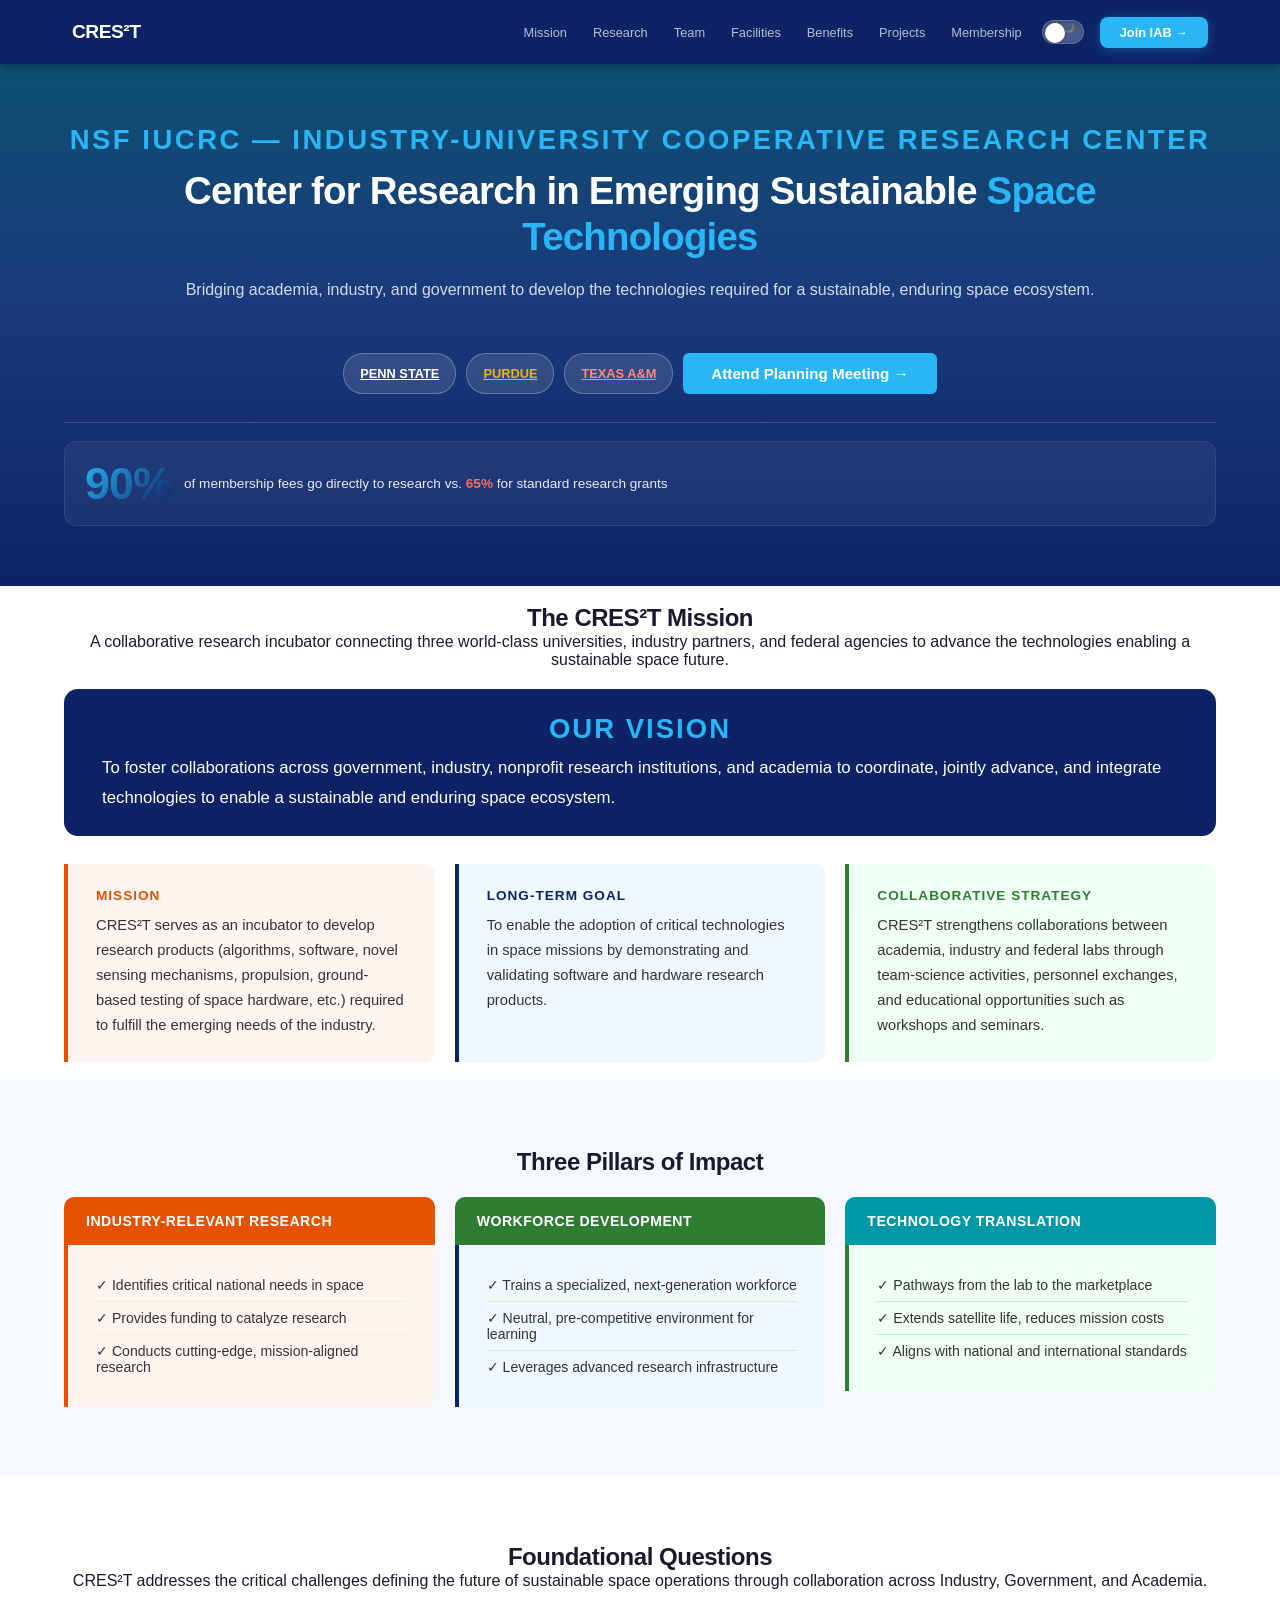
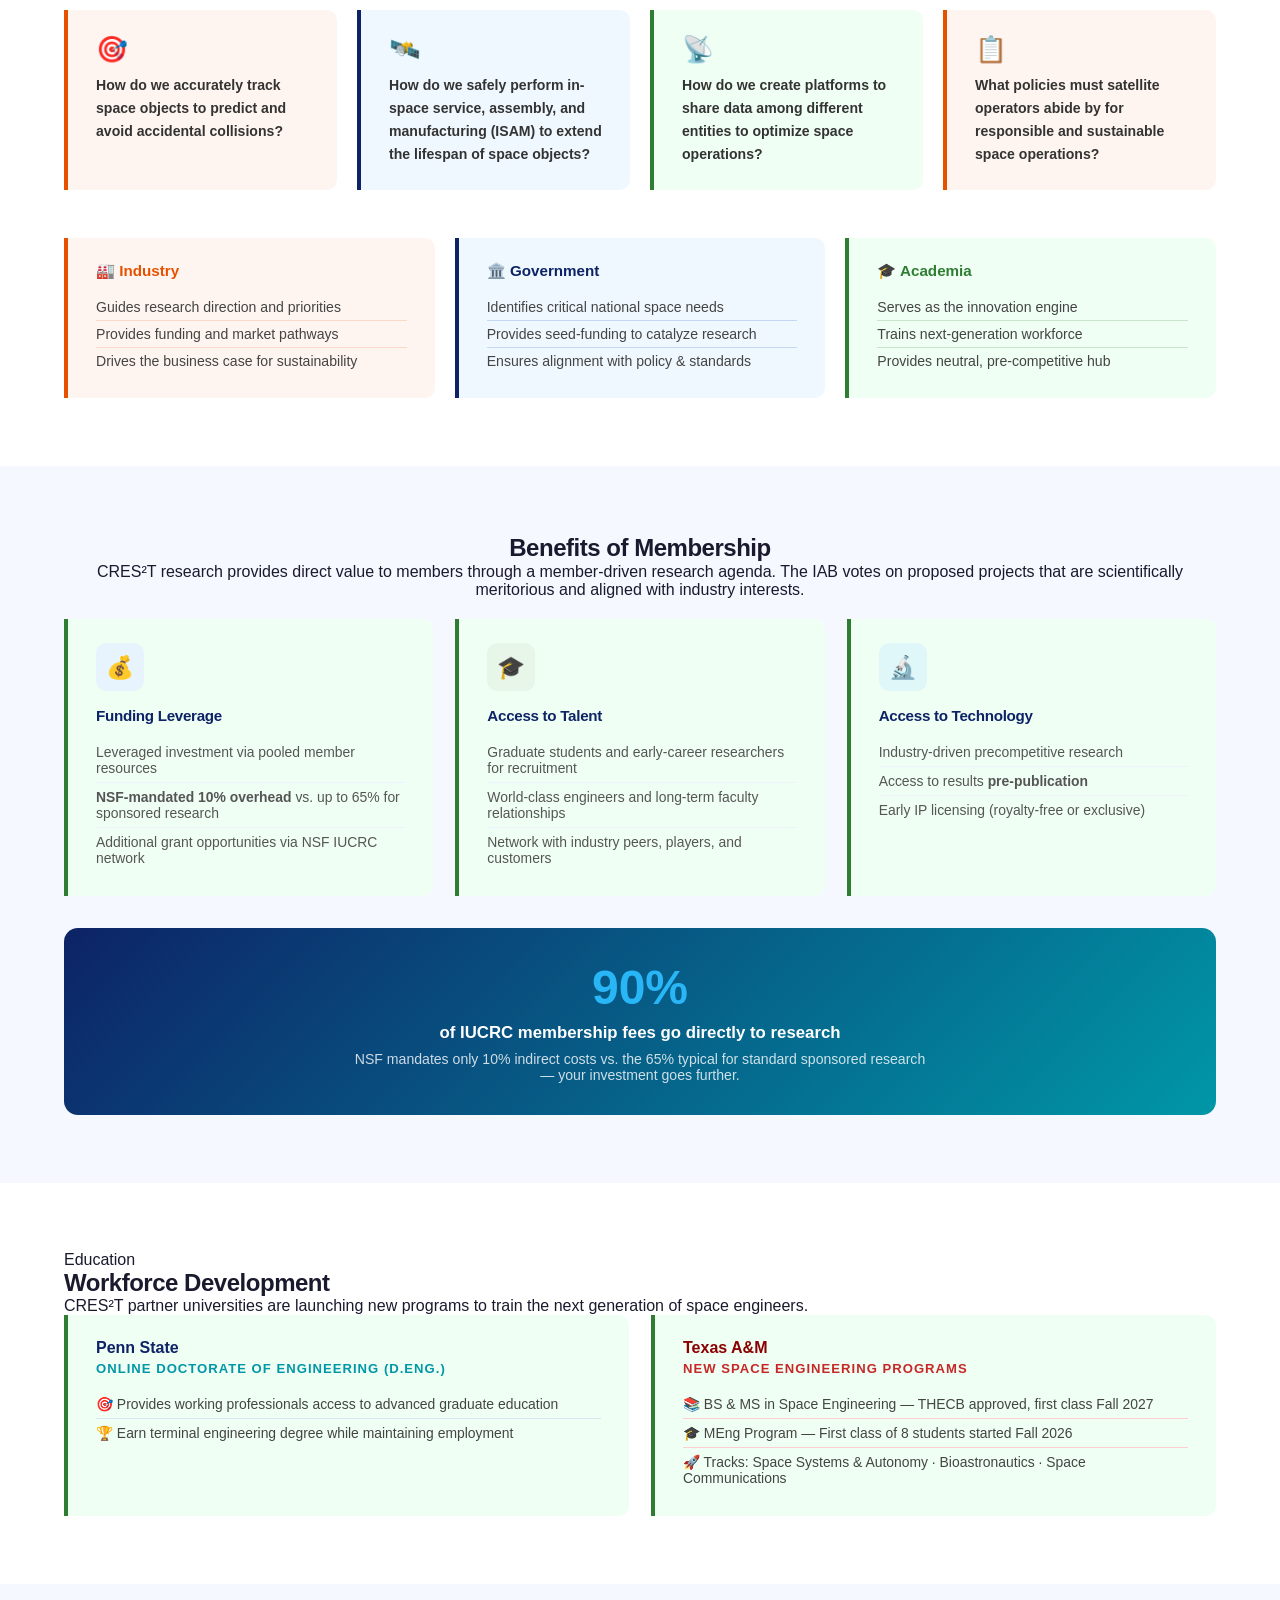
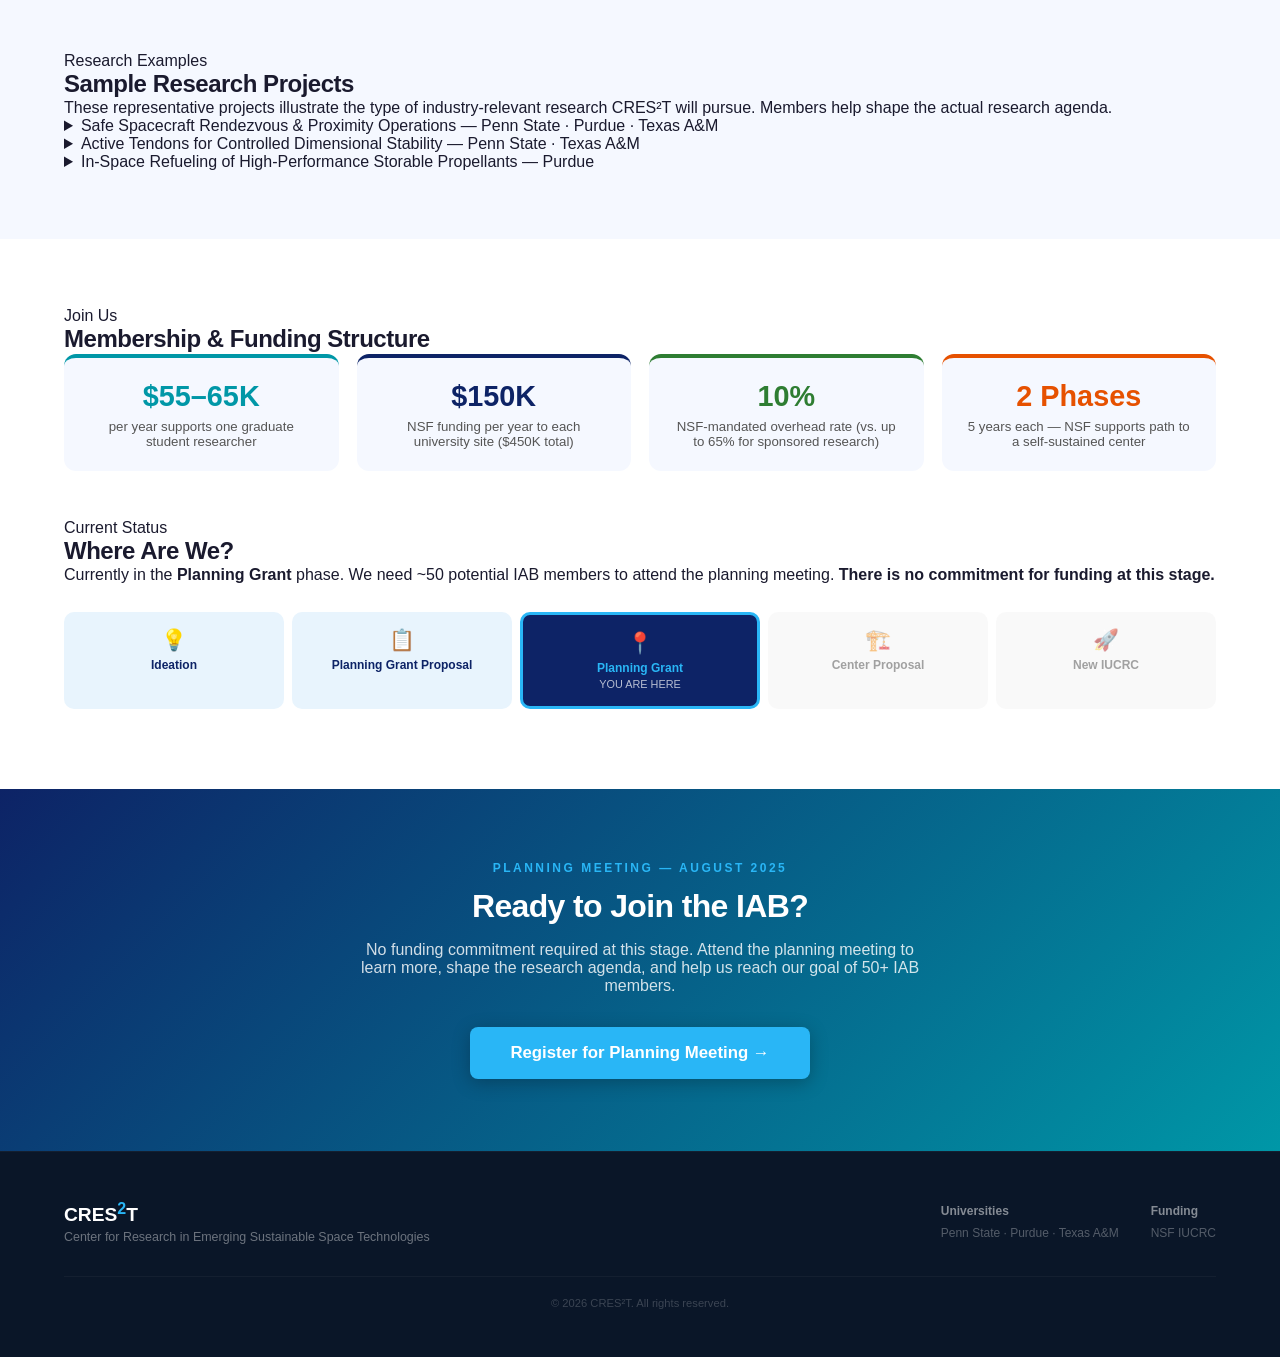
==== commit 3cdc587c: "Updates" ====
--- a/index.html
+++ b/index.html
@@ -80,12 +80,12 @@
 </div>
 </div>
 </div>
-</section><!-- ── THREE PILLARS ── -->
-
+</section>
+
+<!-- ── THREE PILLARS ── -->
 <section style="padding: 68px 0; background: #f5f8ff;">
 <div class="inn">
-<div class="sh">
-<div class="eye">What We Deliver</div>
+<div class="sh" style="margin-bottom: 20px; text-align: center;">
 <h2>Three Pillars of Impact</h2>
 </div>
 <div style="display: flex; flex-wrap: wrap; gap: 20px;">
@@ -125,8 +125,7 @@
 
 <section id="questions" style="padding: 68px 0; background: #fff;">
 <div class="inn">
-<div class="sh">
-<div class="eye">Research Focus</div>
+<div class="sh" style="margin-bottom: 20px; text-align: center;">
 <h2>Foundational Questions</h2>
 CRES²T addresses the critical challenges defining the future of sustainable space operations through collaboration across Industry, Government, and Academia.
 
@@ -186,8 +185,7 @@
 
 <section id="benefits" style="padding: 68px 0; background: #f5f8ff;">
 <div class="inn">
-<div class="sh">
-<div class="eye">Why Join</div>
+<div class="sh" style="margin-bottom: 20px; text-align: center;">
 <h2>Benefits of Membership</h2>
 CRES²T research provides direct value to members through a member-driven research agenda. The IAB votes on proposed projects that are scientifically meritorious and aligned with industry interests.
 
--- a/style.css
+++ b/style.css
@@ -167,8 +167,8 @@
     align-items: center;
     justify-content: center;
     transition: all 0.3s cubic-bezier(0.4, 0, 0.2, 1);
-    width: 36px;
-    height: 36px;
+    width: 46px;
+    height: 26px;
     border-radius: 50%;
 }
 .theme-toggle:hover { background: rgba(255,255,255,0.08); transform: scale(1.02); }
@@ -706,4 +706,41 @@
     .toggle-icons span {
         font-size: 9px;
     }
+}
+
+/* Navigation button templates */
+.nav-button{
+    color: rgba(255,255,255,0.7);
+    font-size: 0.8rem;
+    padding: 6px 12px;
+    border-radius: 6px; 
+    text-decoration: none; 
+    transition: all 0.2s ease;
+}
+
+.nav-button:hover{
+    text-decoration: underline;
+}
+
+/* Publication dropdown templates */
+.publication-dropdown {
+    flex: 1 1 280px; 
+    max-width: 320px;  
+    border-radius: 16px; 
+    overflow: hidden; 
+    box-shadow: 0 8px 30px rgba(0,0,0,.12); 
+    transition: transform 0.2s ease, box-shadow 0.2s ease; 
+    text-align: center;
+}
+
+/* Professor templates in Teams */
+.professor-card{
+    flex: 1 1 280px; 
+    max-width: 320px; 
+    background: #fff; 
+    border-radius: 16px; 
+    overflow: hidden; 
+    box-shadow: 0 8px 30px rgba(0,0,0,.12); 
+    transition: transform 0.2s ease, box-shadow 0.2s ease; 
+    text-align: center;
 }
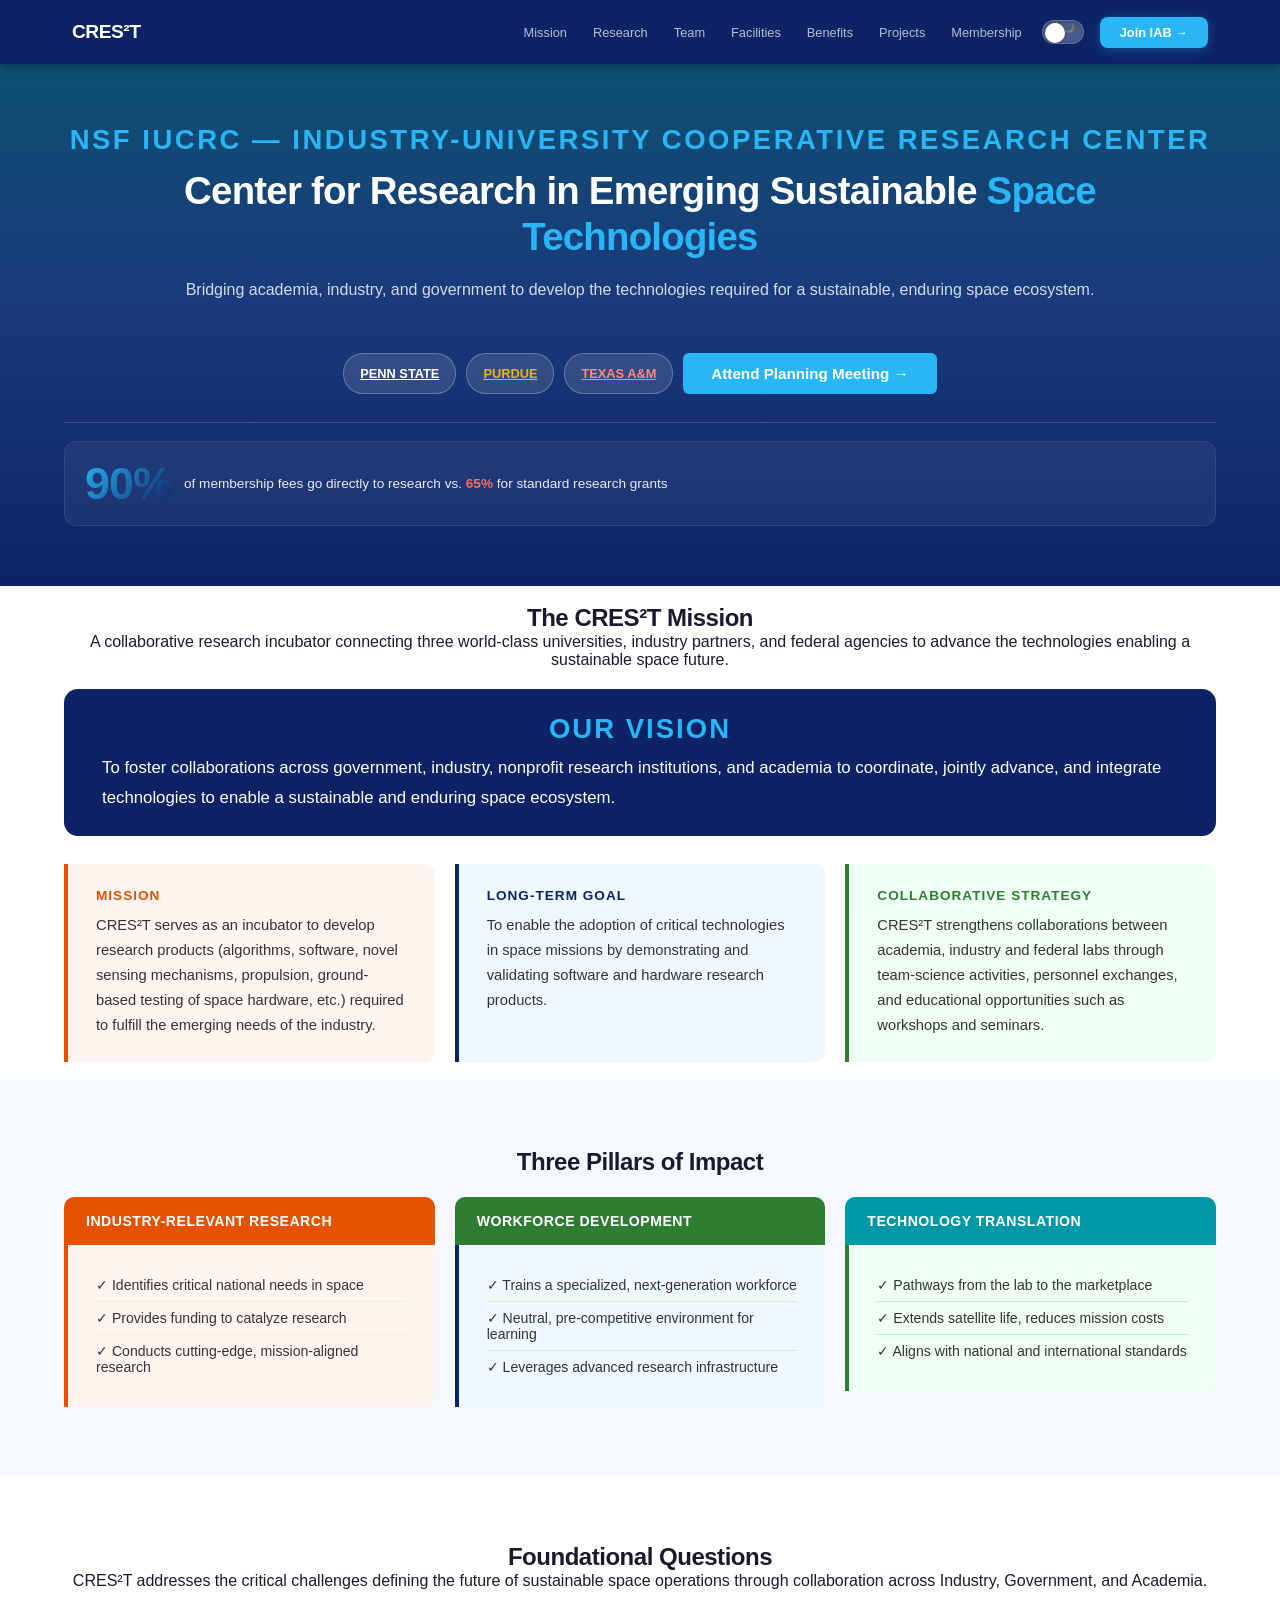
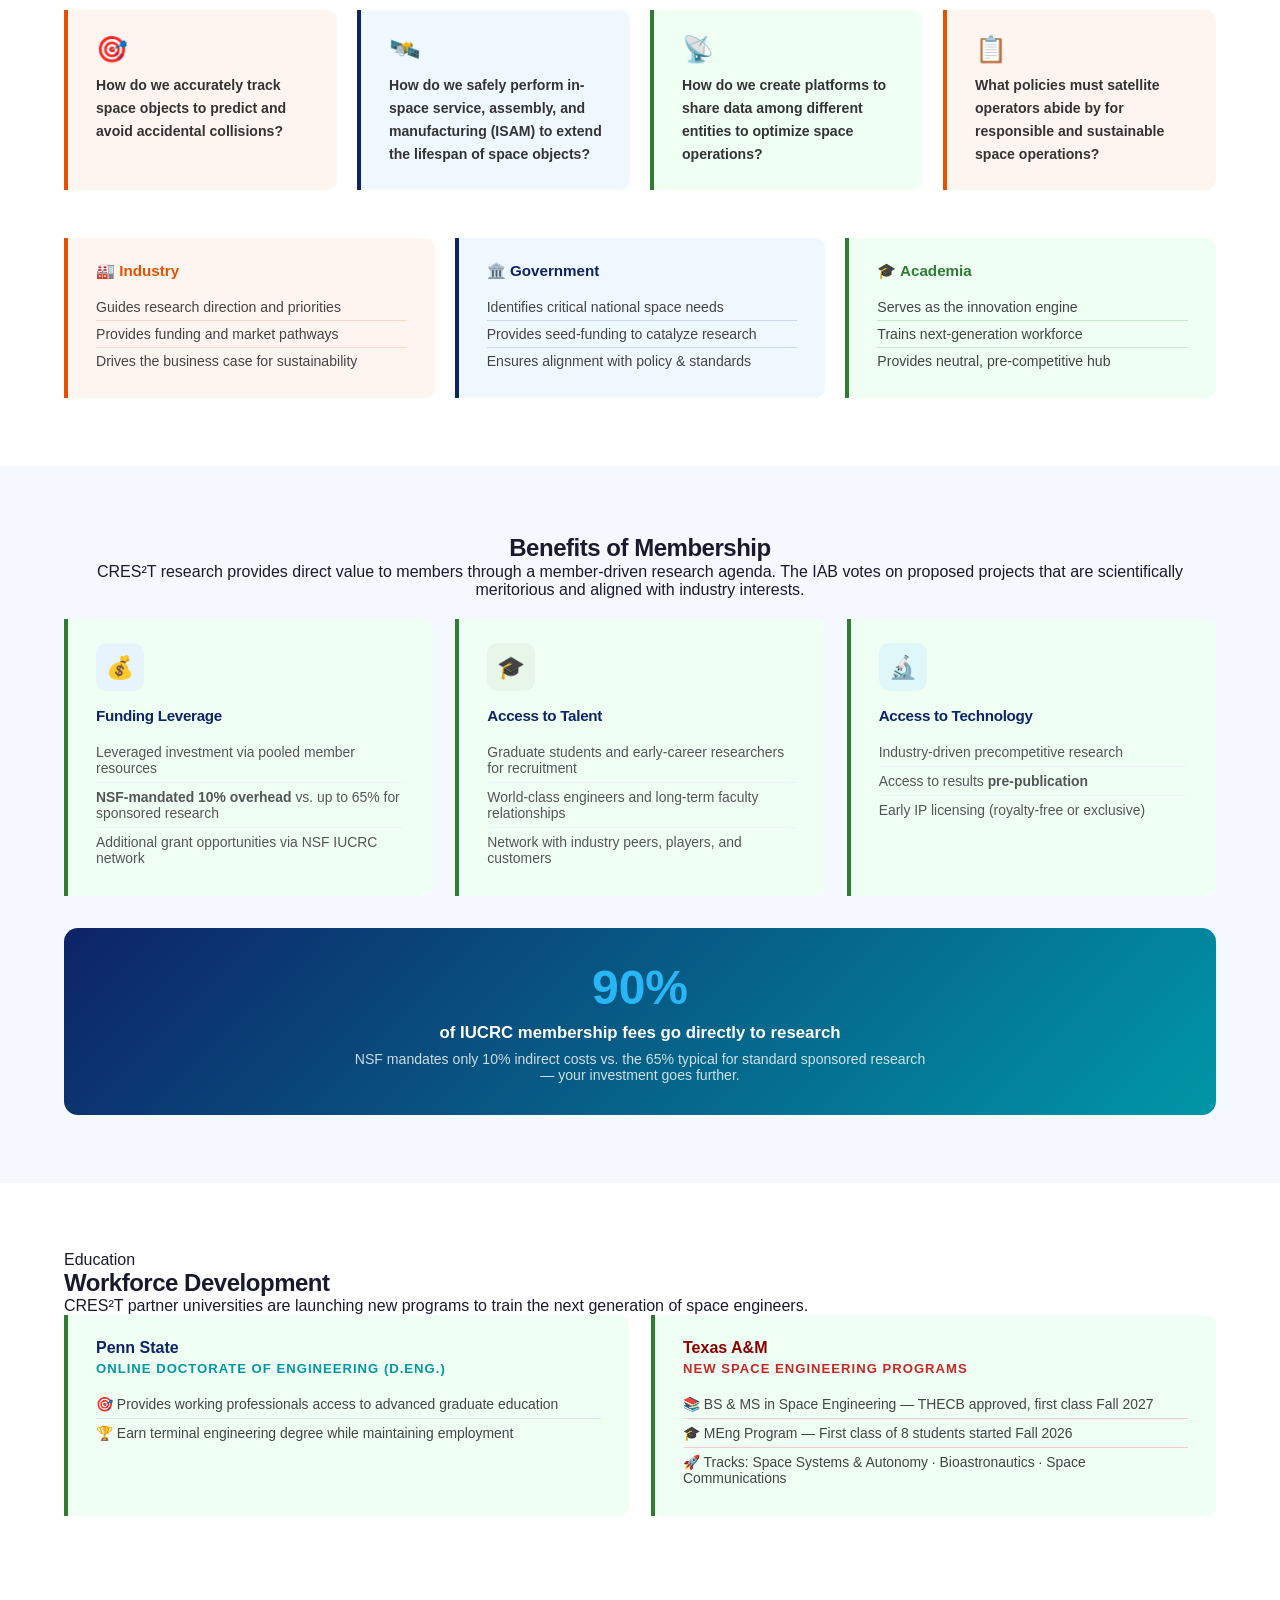
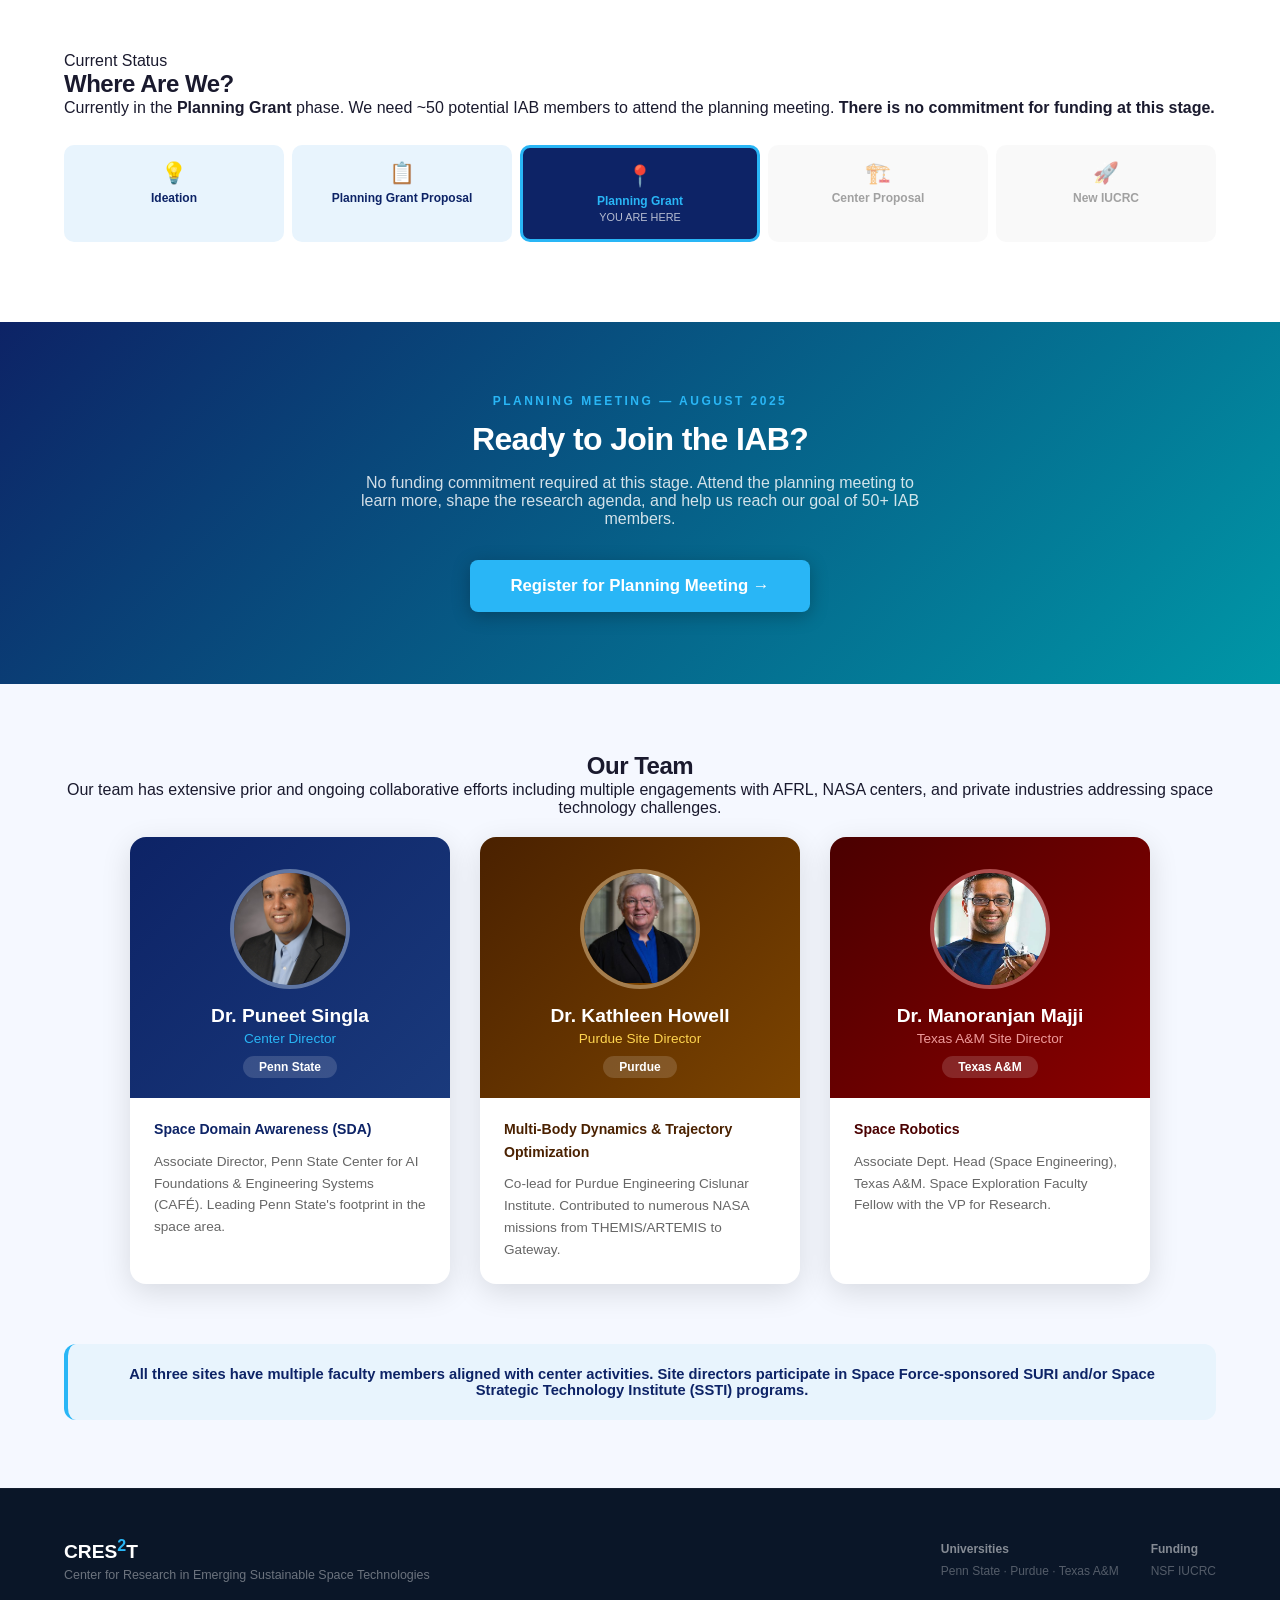
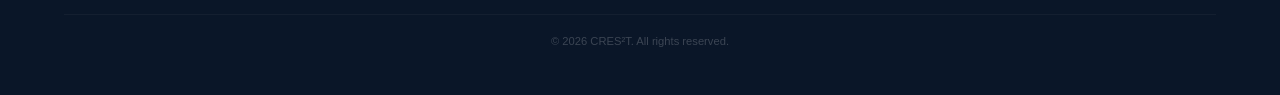
==== commit 0f9b9fd4: "Singla Changes" ====
--- a/index.html
+++ b/index.html
@@ -262,7 +262,7 @@
 
 <!-- ── SAMPLE PROJECTS ── -->
 
-<section id="projects" style="padding: 68px 0; background: #f5f8ff;">
+<!-- <section id="projects" style="padding: 68px 0; background: #f5f8ff;">
 <div class="inn">
 <div class="sh">
 <div class="eye">Research Examples</div>
@@ -301,12 +301,12 @@
 
 </div>
 </details></div>
-</section><!-- ── MEMBERSHIP / WHERE ARE WE ── -->
+</section>── MEMBERSHIP / WHERE ARE WE ── -->
 
 <section id="membership" style="padding: 68px 0; background: #fff;">
 <div class="inn">
-<div class="sh">
-<div class="eye">Join Us</div>
+<!-- <div class="sh"> -->
+<!-- <div class="eye">Join Us</div>
 <h2>Membership &amp; Funding Structure</h2>
 </div>
 <div style="display: flex; flex-wrap: wrap; gap: 18px; margin-bottom: 48px;">
@@ -326,13 +326,13 @@
 <div style="font-size: 1.8rem; font-weight: 900; color: #e65100;">2 Phases</div>
 <div style="font-size: .83rem; color: #555; margin-top: 6px;">5 years each — NSF supports path to a self-sustained center</div>
 </div>
-</div>
+</div> -->
 <div class="sh" style="margin-bottom: 28px;">
 <div class="eye">Current Status</div>
 <h2>Where Are We?</h2>
 Currently in the <strong>Planning Grant</strong> phase. We need ~50 potential IAB members to attend the planning meeting. <strong>There is no commitment for funding at this stage.</strong>
-
-</div>
+</div>
+
 <div style="display: flex; flex-wrap: wrap; gap: 8px; margin-bottom: 12px;">
 <div style="flex: 1 1 100px; background: #e8f4fd; border-radius: 10px; padding: 16px 12px; text-align: center;">
 <div style="font-size: 1.3rem; margin-bottom: 6px;">💡</div>
@@ -368,7 +368,9 @@
 </div>
 </div>
 
-</div>
+
+</div>
+<div id="team-placeholder"></div>
 
 <div id="footer-placeholder"></div>
 <script src="include.js"></script>
--- a/style.css
+++ b/style.css
@@ -29,6 +29,7 @@
     text-rendering: optimizeLegibility;
     background: var(--bg-primary);
     color: var(--text-primary);
+    padding-top: 64px; /* same height as nav */
 }
 
 #cw { background: #fff; }
@@ -56,11 +57,12 @@
 nav {
     background: #0d2366;
     box-shadow: 0 2px 8px rgba(0,0,0,.35);
-    position: sticky;
+    position: fixed;
     top: 0;
+    left: 0;
+    width: 100%;
     opacity: 1;
-    z-index: 999;
-    transform: translateY(0);
+    z-index: 9999;
 }
 
 footer {
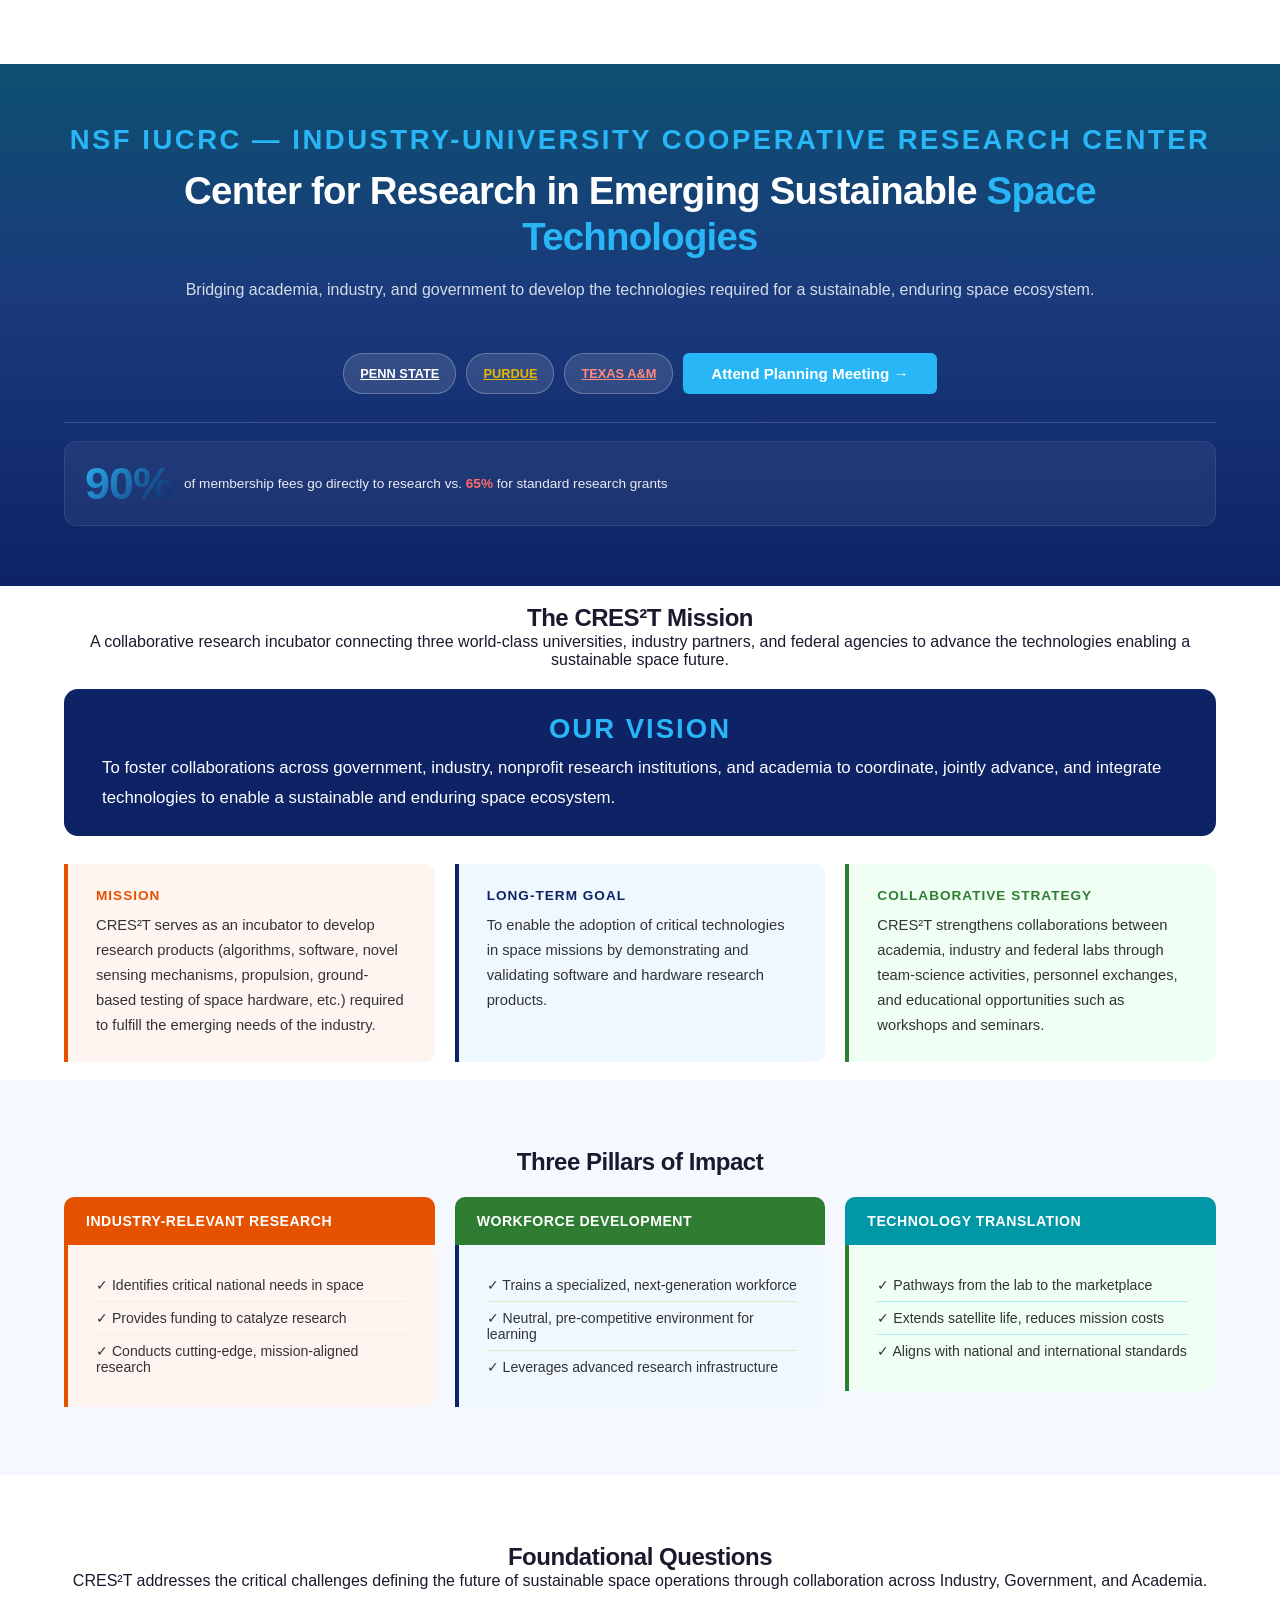
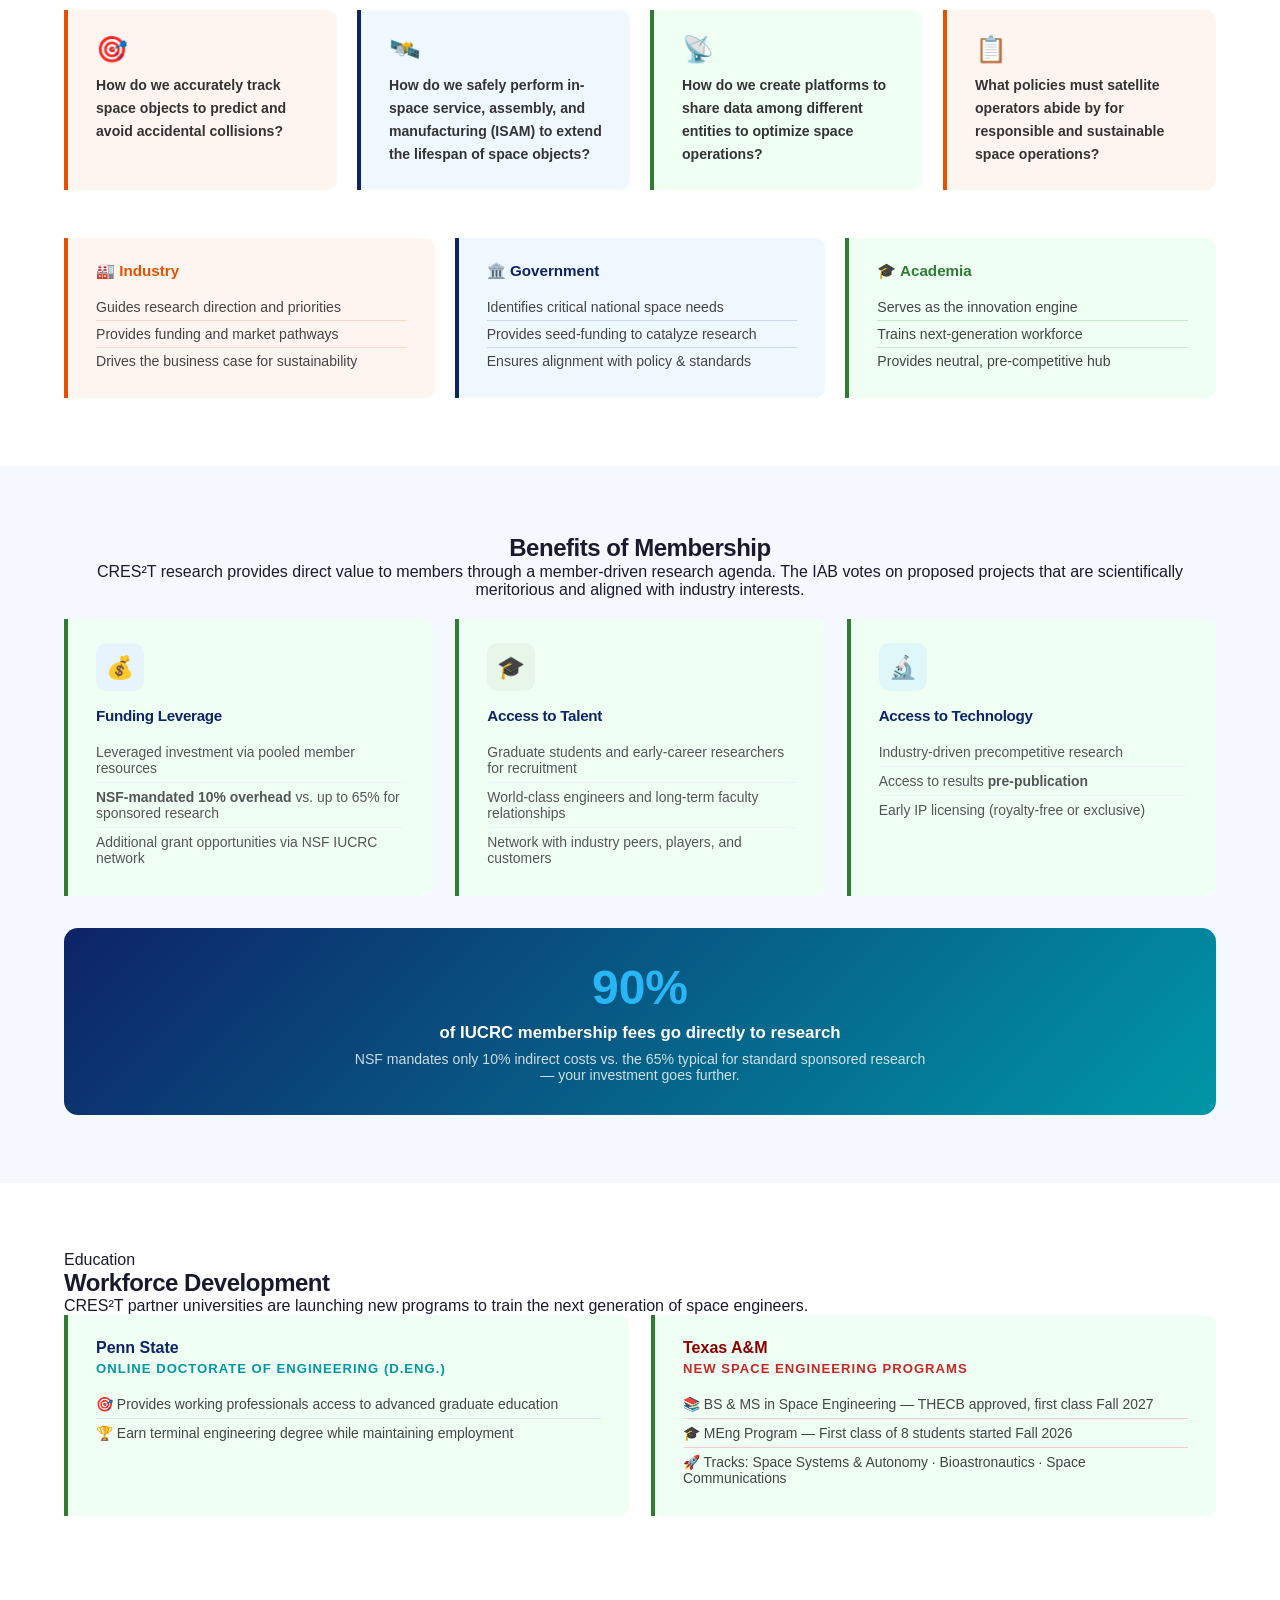
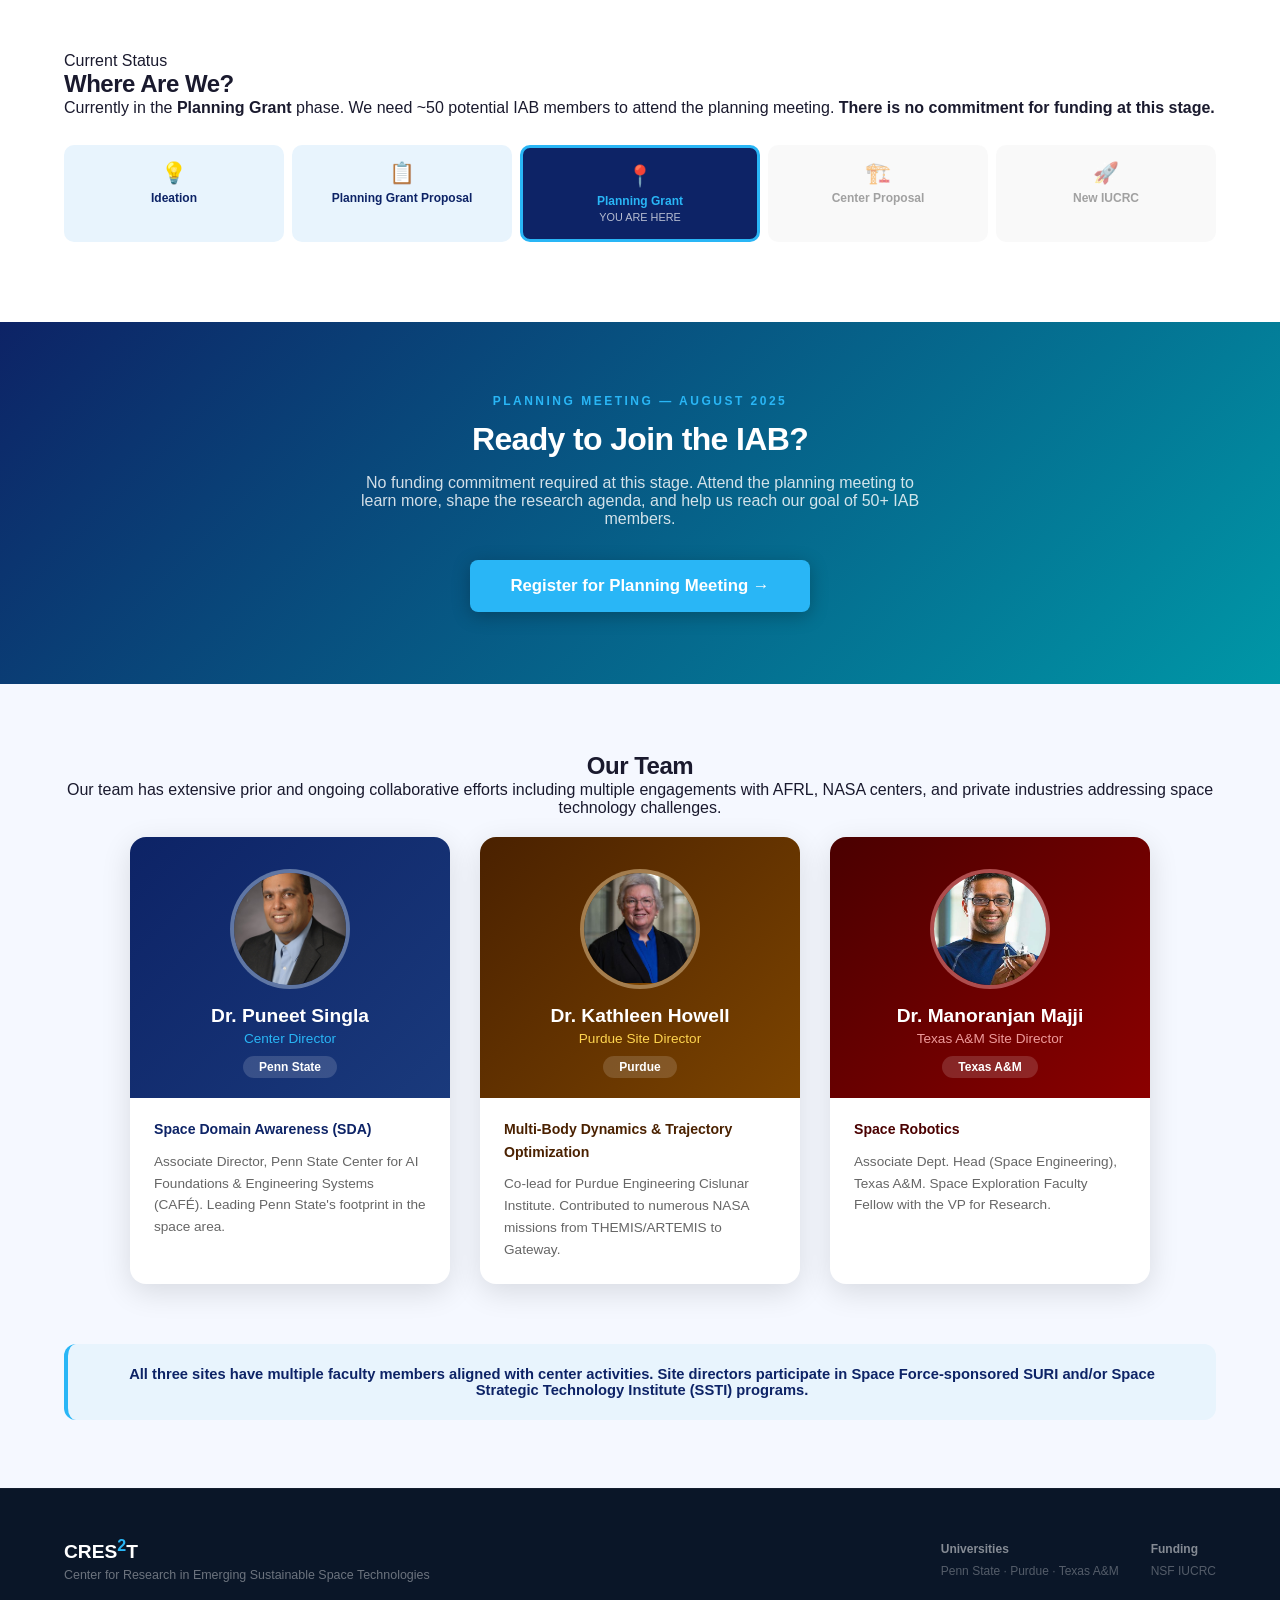
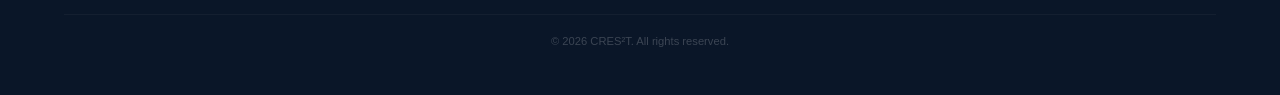
==== commit ac626760: "Links change to aerospace school pages" ====
--- a/index.html
+++ b/index.html
@@ -23,7 +23,7 @@
     <link rel="stylesheet" href="style.css">
 </head>
 <body>
-<div id="nav-placeholder"></div>
+<!-- <div id="nav-placeholder"></div> -->
 <div id="cw">
 <div style="background: linear-gradient(0deg,#0d2366 0%,#1a3a7c 55%,#0d5070 100%); padding: 60px 0 60px;">
 <div class="inn" style="display: flex; flex-wrap: wrap; gap: 40px; align-items: center;">
@@ -34,9 +34,9 @@
 <span style="color: #29b6f6;">Space Technologies</span></h2>
 <p style="color: rgba(255,255,255,.82); font-size: 1rem; line-height: 1.7; margin-bottom: 50px; text-align: center;">Bridging academia, industry, and government to develop the technologies required for a sustainable, enduring space ecosystem.</p>
 <div style="display: flex; gap: 10px; flex-wrap: wrap; margin-bottom: 28px; justify-content: center;">
-    <a style="background: rgba(255,255,255,.12); color: #fff; border: 1px solid rgba(255,255,255,.25); padding: 6px 16px; border-radius: 20px; font-size: .8rem; font-weight: 600; display: inline-flex; align-items: center; justify-content: center; text-align: center;" href="https://www.psu.edu" target="_blank">PENN STATE</a>
-    <a style="background: rgba(255,255,255,.12); color: #e6b800; border: 1px solid rgba(255,255,255,.25); padding: 6px 16px; border-radius: 20px; font-size: .8rem; font-weight: 600; display: inline-flex; align-items: center; justify-content: center; text-align: center;" href="https://purdue.edu" target="_blank">PURDUE</a>
-    <a style="background: rgba(255,255,255,.12); color: #ff8a80; border: 1px solid rgba(255,255,255,.25); padding: 6px 16px; border-radius: 20px; font-size: .8rem; font-weight: 600; display: inline-flex; align-items: center; justify-content: center; text-align: center;" href="https://tamu.edu" target="_blank">TEXAS A&amp;M</a>
+    <a style="background: rgba(255,255,255,.12); color: #fff; border: 1px solid rgba(255,255,255,.25); padding: 6px 16px; border-radius: 20px; font-size: .8rem; font-weight: 600; display: inline-flex; align-items: center; justify-content: center; text-align: center;" href="https://www.aero.psu.edu" target="_blank">PENN STATE</a>
+    <a style="background: rgba(255,255,255,.12); color: #e6b800; border: 1px solid rgba(255,255,255,.25); padding: 6px 16px; border-radius: 20px; font-size: .8rem; font-weight: 600; display: inline-flex; align-items: center; justify-content: center; text-align: center;" href="https://engineering.purdue.edu/AAE" target="_blank">PURDUE</a>
+    <a style="background: rgba(255,255,255,.12); color: #ff8a80; border: 1px solid rgba(255,255,255,.25); padding: 6px 16px; border-radius: 20px; font-size: .8rem; font-weight: 600; display: inline-flex; align-items: center; justify-content: center; text-align: center;" href="https://engineering.tamu.edu/aerospace/index.html" target="_blank">TEXAS A&amp;M</a>
     <a style="background: #29b6f6; color: #fff; display: inline-block; padding: 12px 28px; border-radius: 6px; font-weight: bold; font-size: .95rem; text-decoration: none!important;" href="https://pennstate.qualtrics.com/jfe/form/SV_dnEeR1NxltwiNhQ " target="_blank">Attend Planning Meeting →</a>
 </div>
 <div style="margin-top: 22px; padding-top: 18px; border-top: 1px solid rgba(255,255,255,.15);">
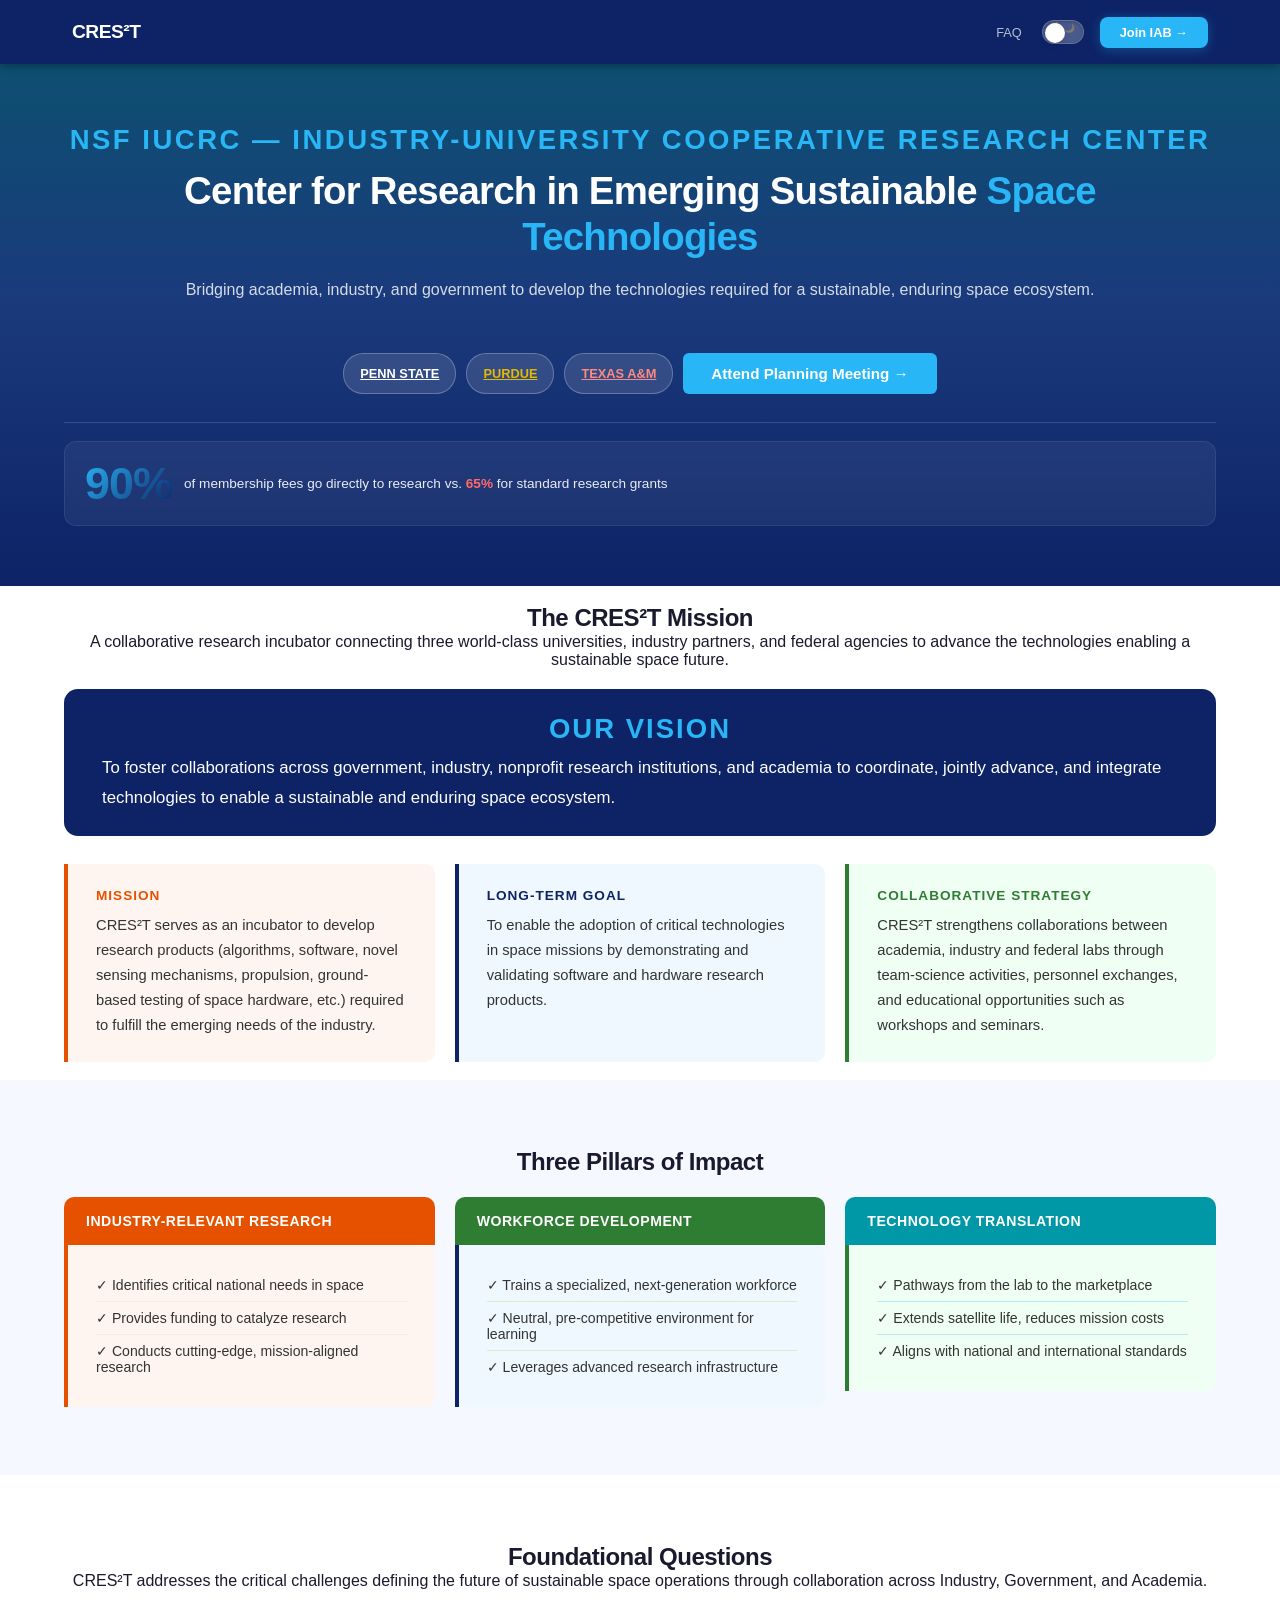
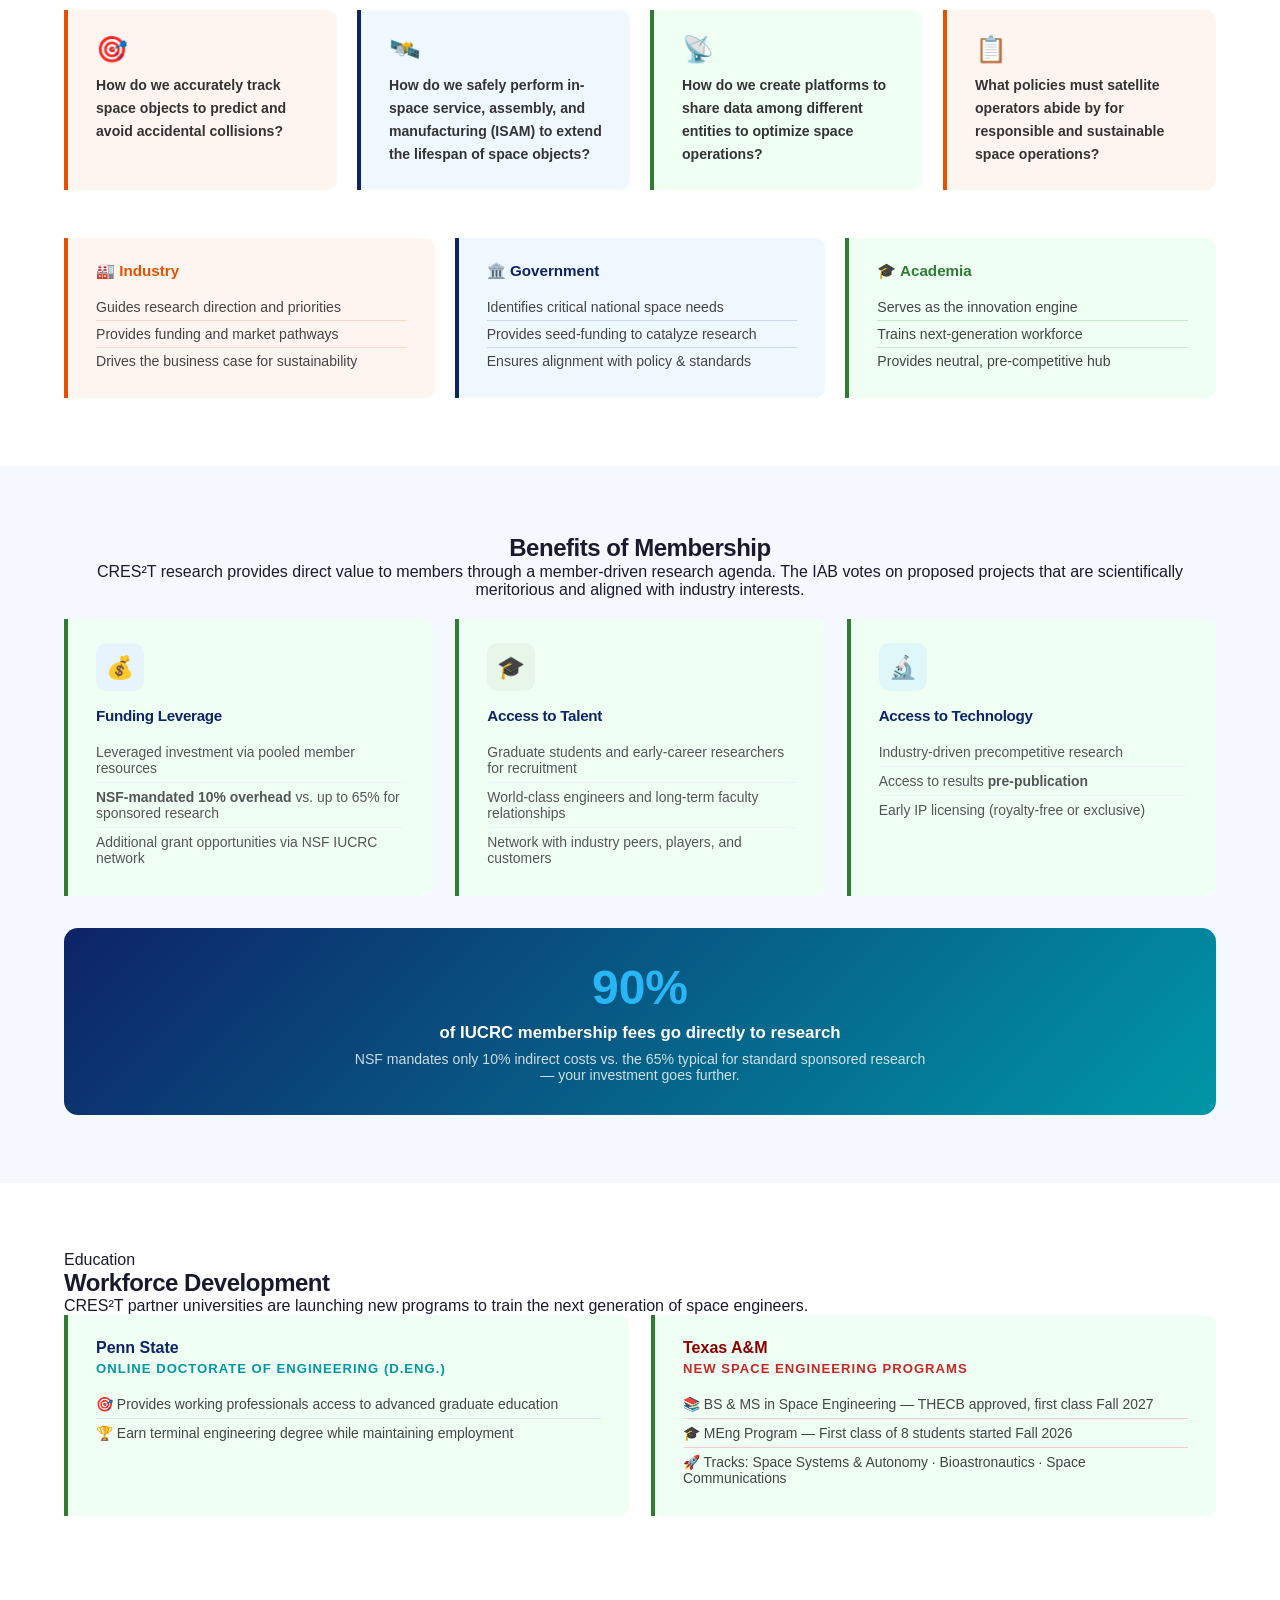
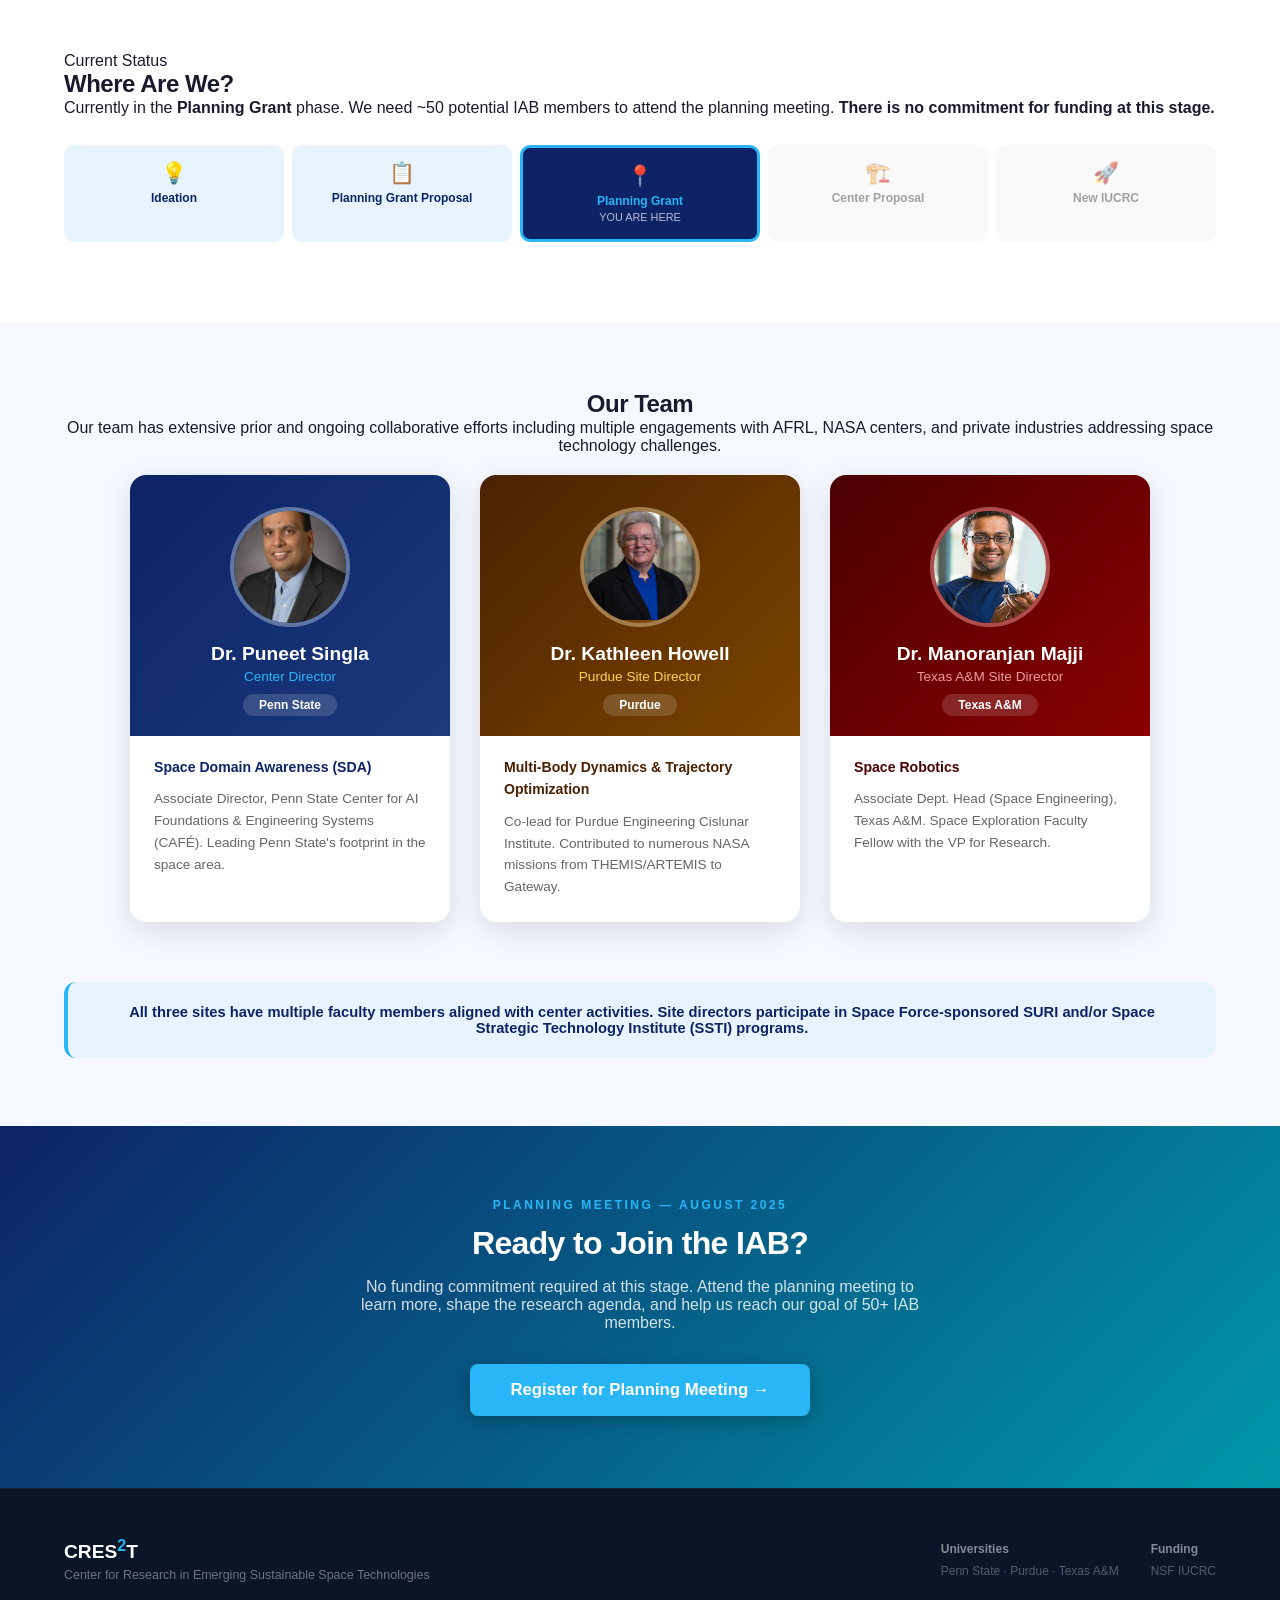
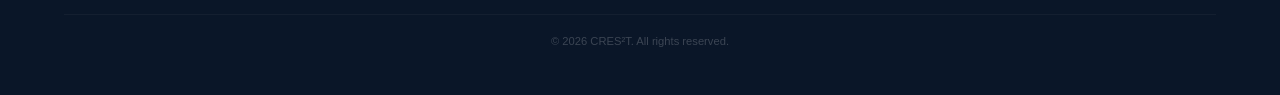
==== commit 072e8d33: "FAQ" ====
--- a/index.html
+++ b/index.html
@@ -23,7 +23,7 @@
     <link rel="stylesheet" href="style.css">
 </head>
 <body>
-<!-- <div id="nav-placeholder"></div> -->
+<div id="nav-placeholder"></div>
 <div id="cw">
 <div style="background: linear-gradient(0deg,#0d2366 0%,#1a3a7c 55%,#0d5070 100%); padding: 60px 0 60px;">
 <div class="inn" style="display: flex; flex-wrap: wrap; gap: 40px; align-items: center;">
@@ -357,7 +357,9 @@
 </div>
 </div>
 </div>
-</section><!-- ── CTA ── -->
+</section>
+<div id="team-placeholder"></div>
+<!-- ── CTA ── -->
 <div style="background: linear-gradient(135deg,#0d2366 0%,#0097a7 100%); padding: 72px 0; text-align: center;">
 <div class="inn">
 <div style="font-size: .75rem; font-weight: bold; letter-spacing: 2.5px; text-transform: uppercase; color: #29b6f6; margin-bottom: 12px;">Planning Meeting — August 2025</div>
@@ -370,7 +372,7 @@
 
 
 </div>
-<div id="team-placeholder"></div>
+
 
 <div id="footer-placeholder"></div>
 <script src="include.js"></script>
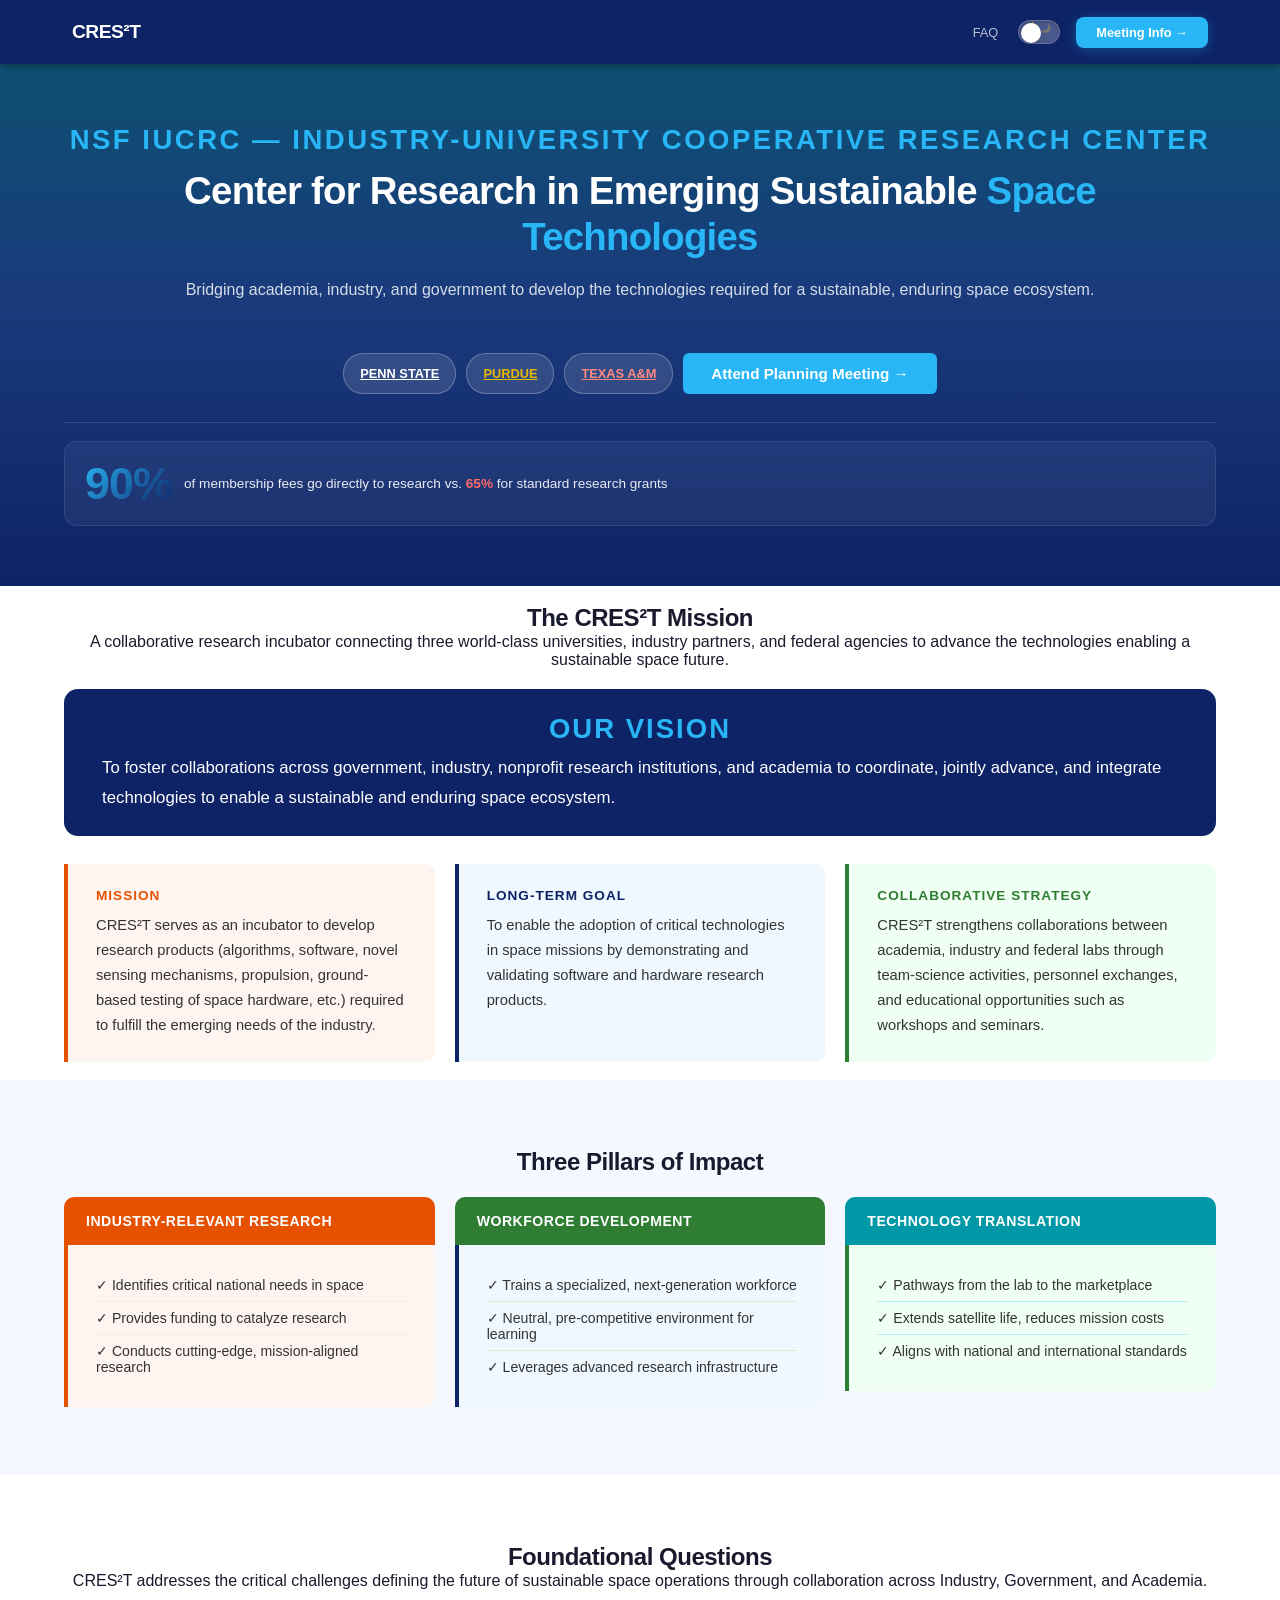
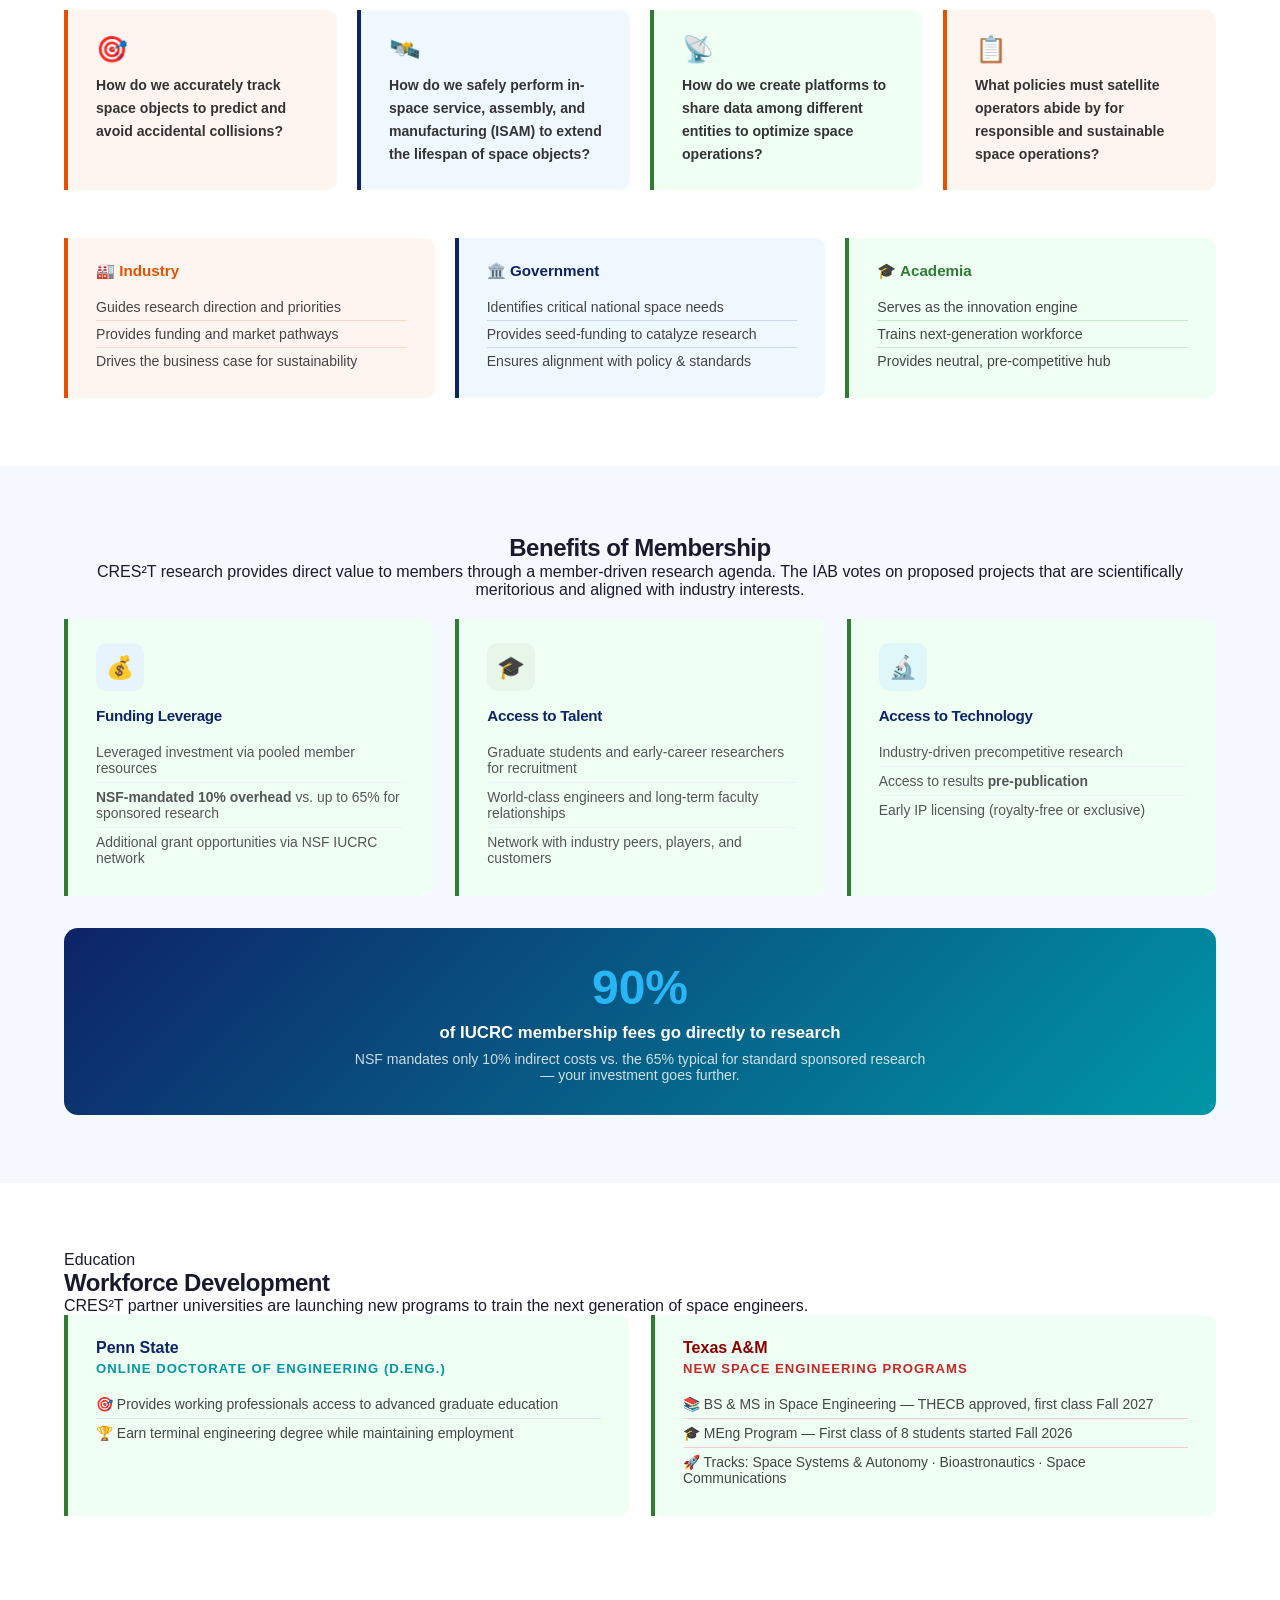
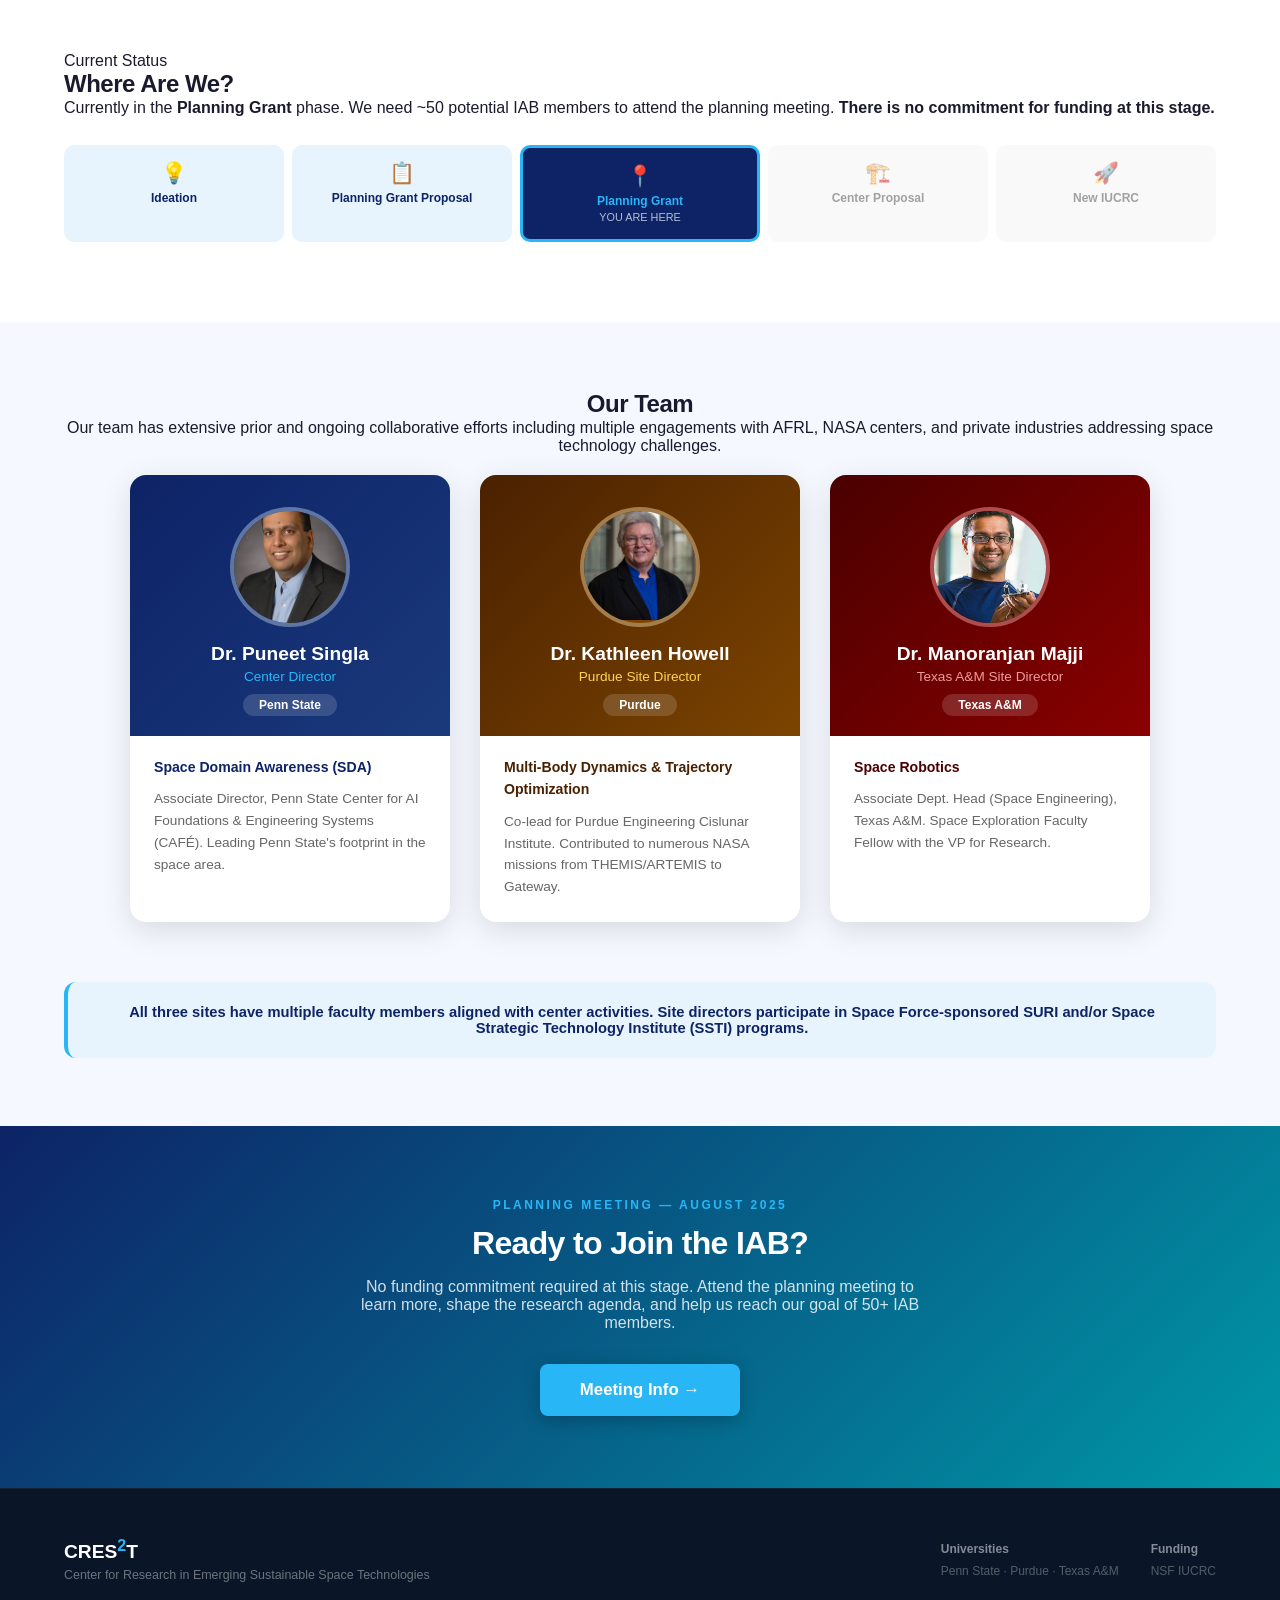
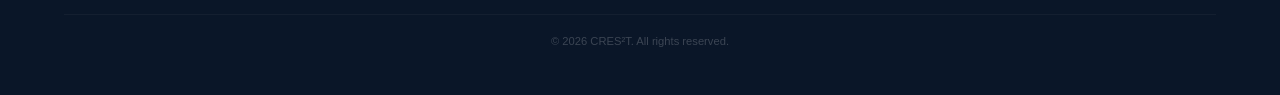
==== commit 6ddd9156: "Meeting info page" ====
--- a/index.html
+++ b/index.html
@@ -365,7 +365,7 @@
 <div style="font-size: .75rem; font-weight: bold; letter-spacing: 2.5px; text-transform: uppercase; color: #29b6f6; margin-bottom: 12px;">Planning Meeting — August 2025</div>
 <h2 style="font-size: 2rem!important; font-weight: 900!important; color: #fff!important; margin-bottom: 16px!important; border: none!important; text-decoration: none!important; background: none!important; box-shadow: none!important;">Ready to Join the IAB?</h2>
 <p style="color: rgba(255,255,255,.82); font-size: 1rem; max-width: 560px; margin: 0 auto 32px;">No funding commitment required at this stage. Attend the planning meeting to learn more, shape the research agenda, and help us reach our goal of 50+ IAB members.</p>
-<a style="background: #29b6f6; color: #fff; display: inline-block; padding: 16px 40px; border-radius: 8px; font-weight: 800; font-size: 1.05rem; text-decoration: none!important; box-shadow: 0 4px 18px rgba(0,0,0,.25);" href="https://pennstate.qualtrics.com/jfe/form/SV_dnEeR1NxltwiNhQ" target="_blank">Register for Planning Meeting →</a>
+<a style="background: #29b6f6; color: #fff; display: inline-block; padding: 16px 40px; border-radius: 8px; font-weight: 800; font-size: 1.05rem; text-decoration: none!important; box-shadow: 0 4px 18px rgba(0,0,0,.25);" href="register.html" target="_blank">Meeting Info →</a>
 
 </div>
 </div>
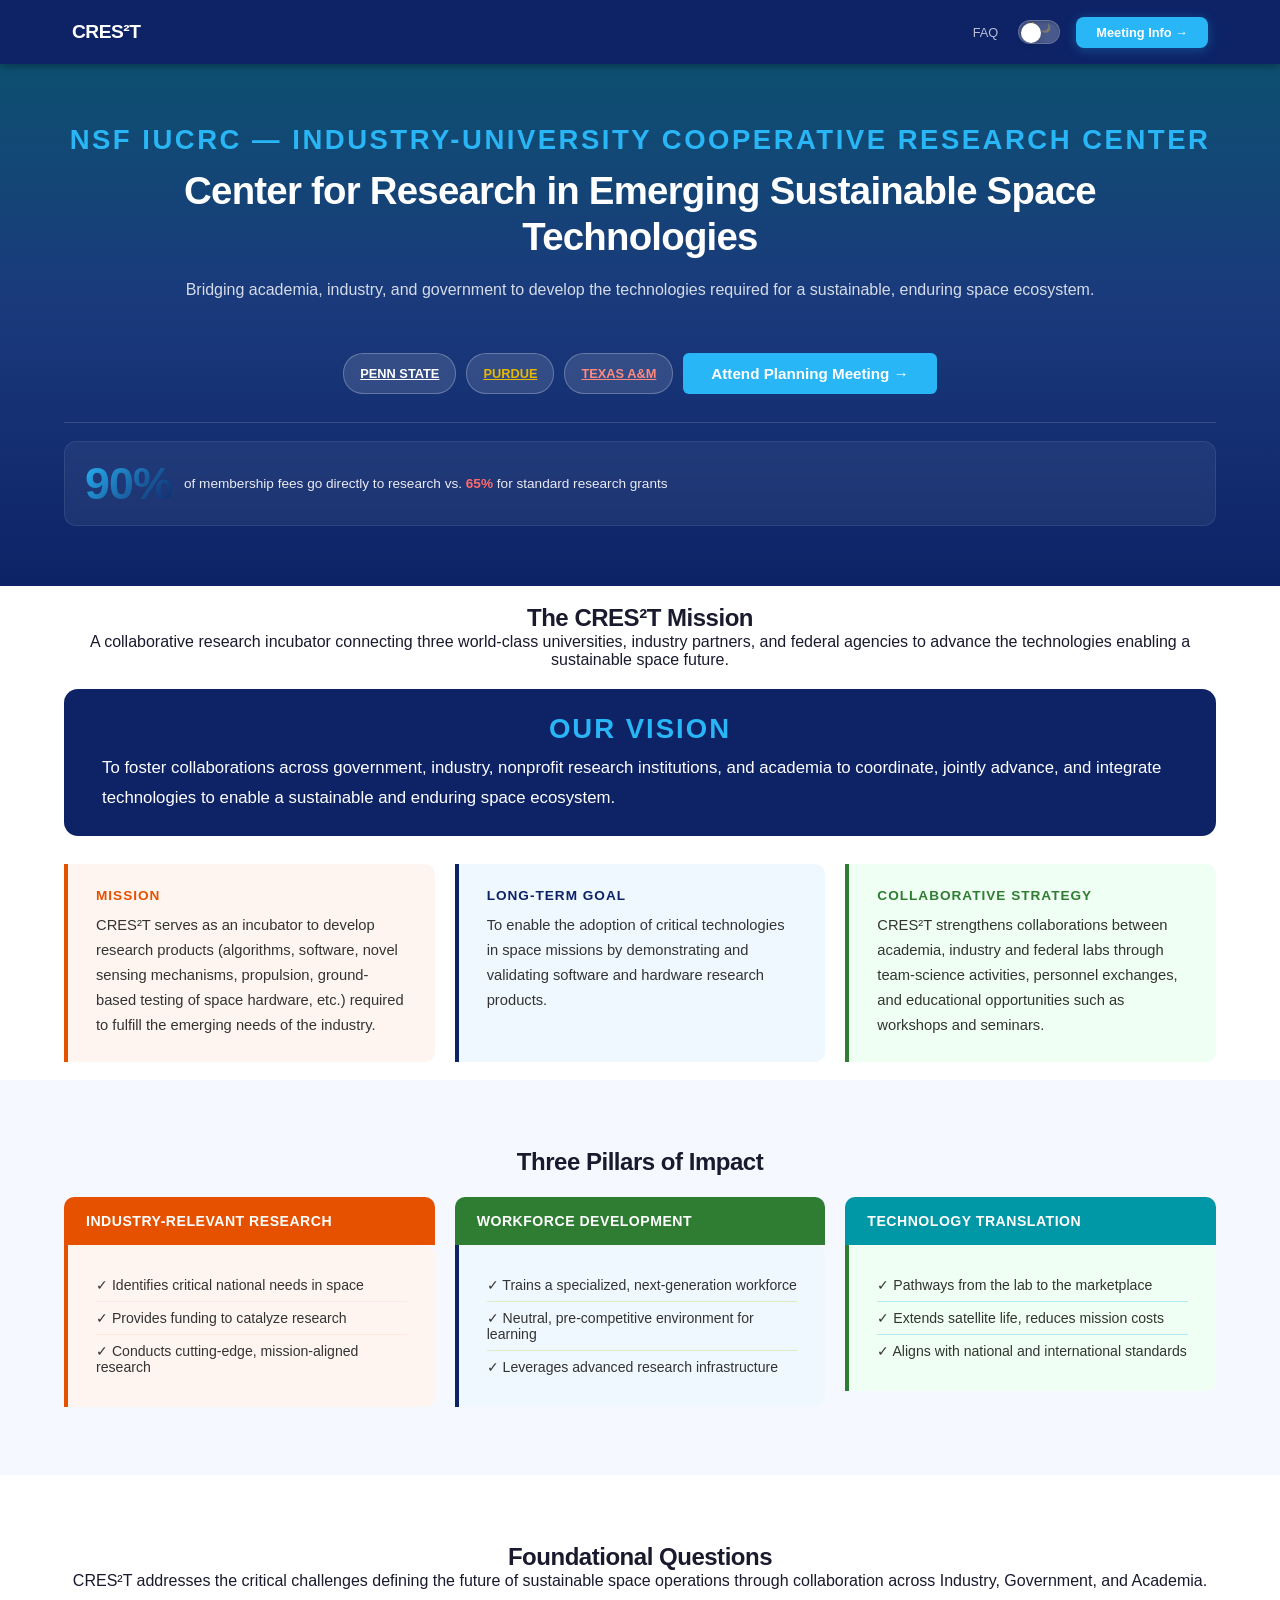
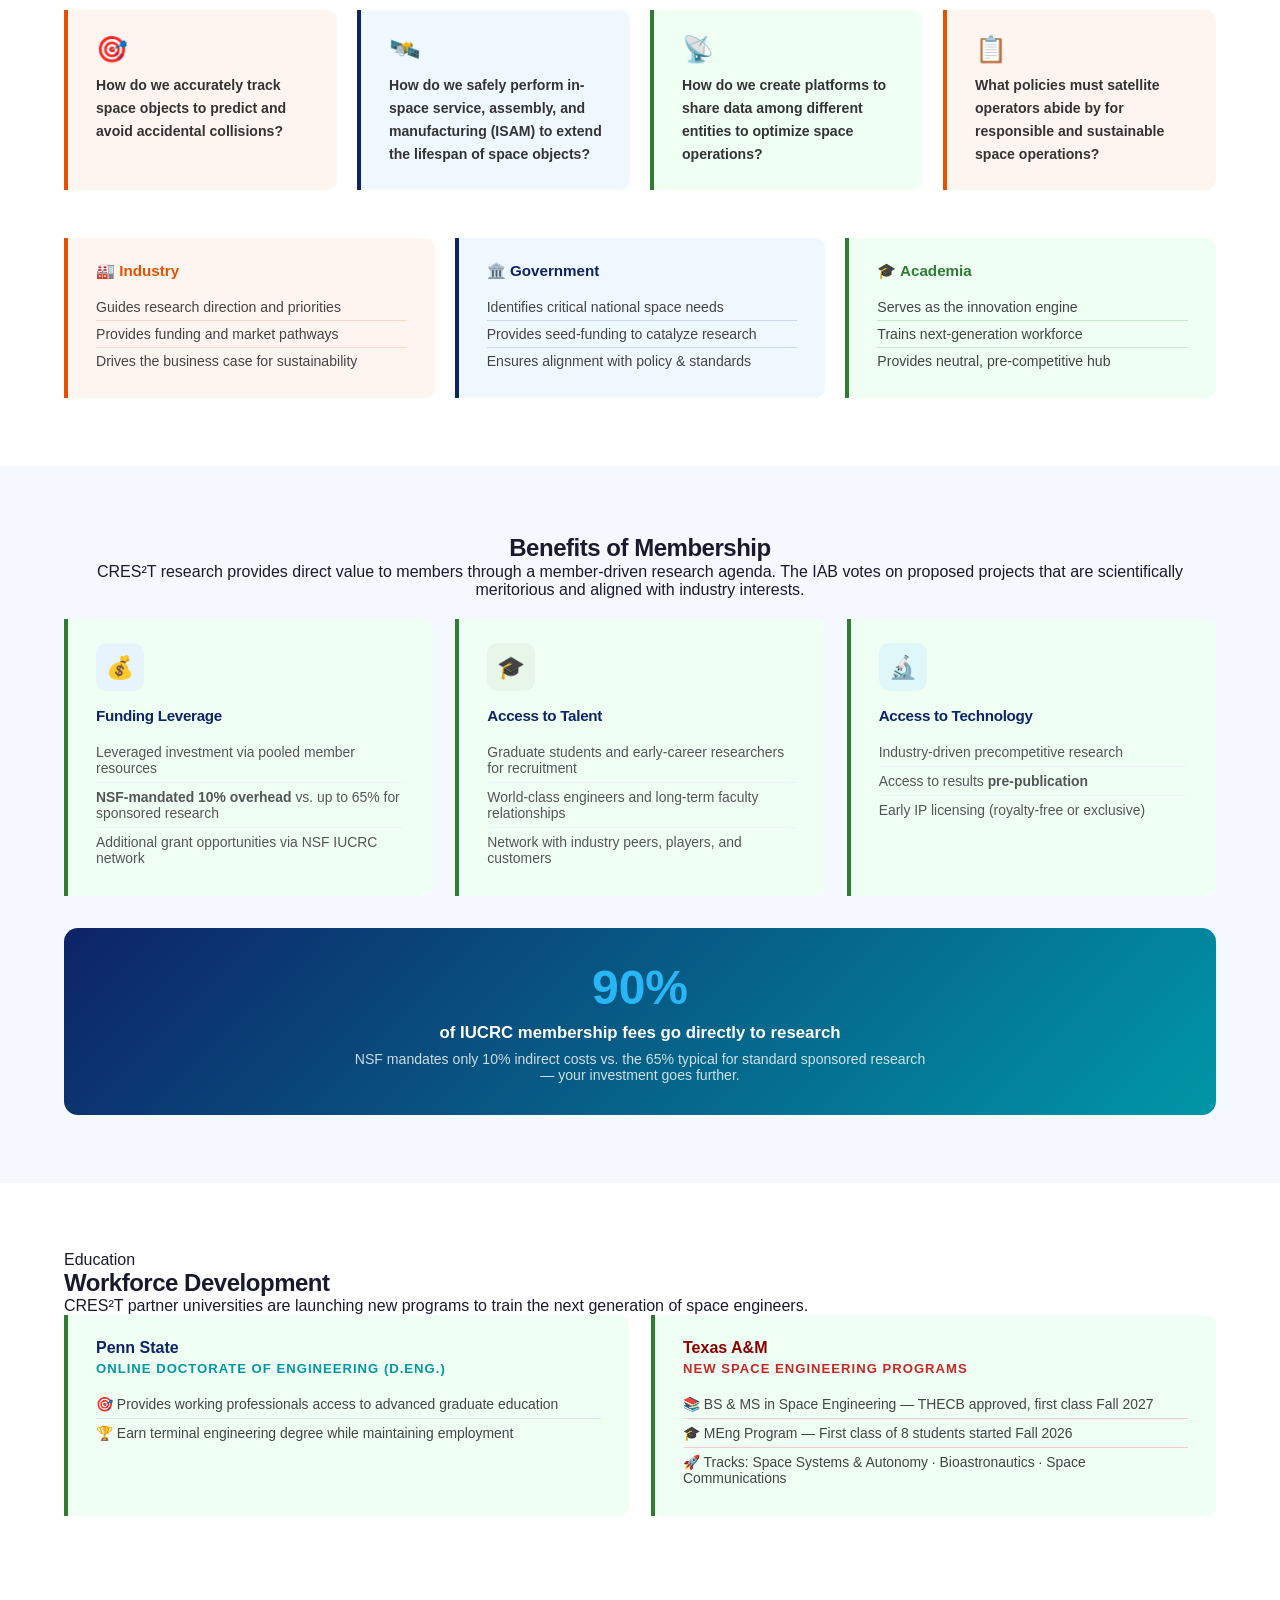
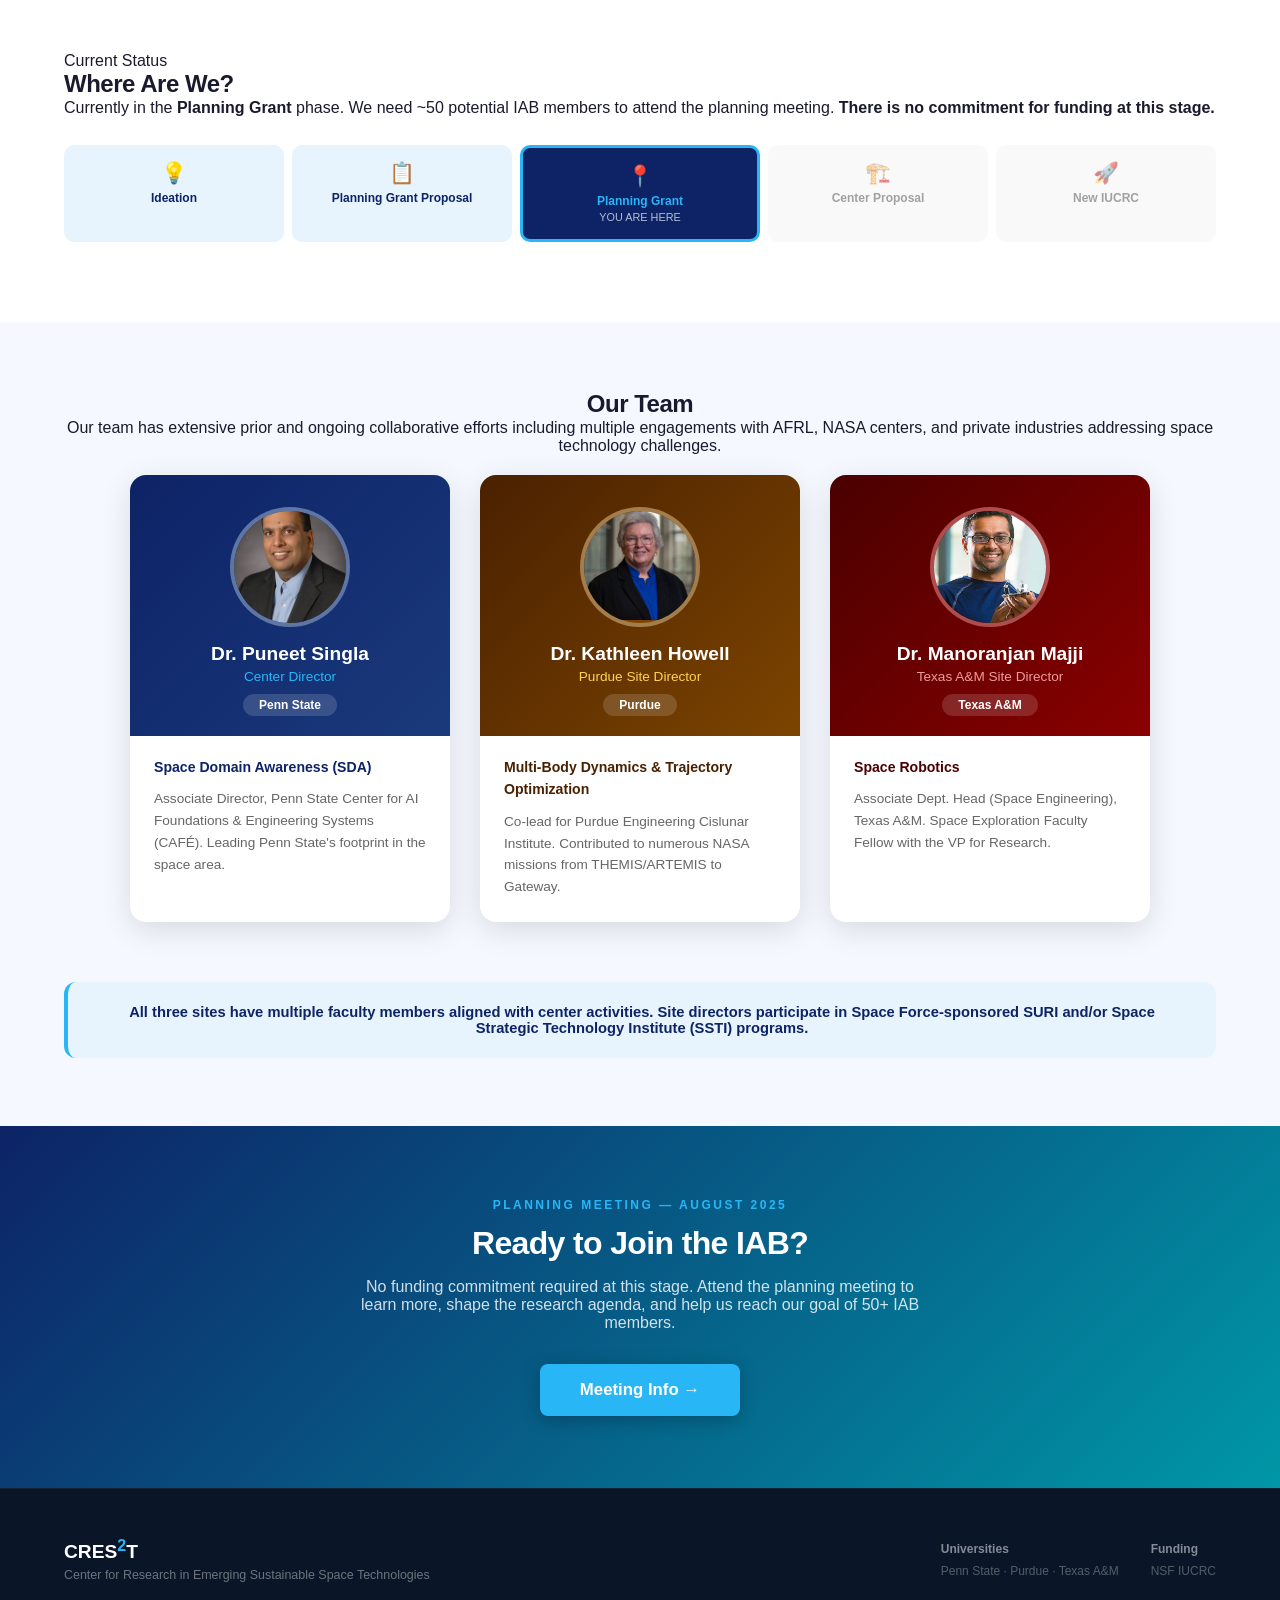
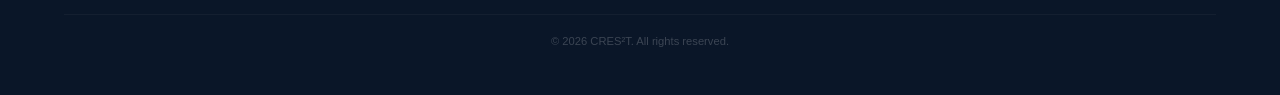
==== commit 012357ce: "change link in attend planning meeting" ====
--- a/index.html
+++ b/index.html
@@ -30,14 +30,13 @@
 <div style="flex: 1 1 360px;">
 <div style="font-size: 1.72rem; font-weight: bold; letter-spacing: 2.5px; text-transform: uppercase; color: #29b6f6; margin-bottom: 12px; text-align: center;">NSF IUCRC — Industry-University Cooperative Research Center</div>
 <h2 style="font-size: 2.4rem !important; font-weight: 900 !important; line-height: 1.2 !important; margin-bottom: 16px !important; color: #ffffff !important; border-width: medium !important; border-style: none !important; border-color: currentcolor !important; border-image: initial !important; text-decoration: none !important; background: none !important; box-shadow: none !important; text-align: center;">Center for Research in
-Emerging Sustainable
-<span style="color: #29b6f6;">Space Technologies</span></h2>
+Emerging Sustainable Space Technologies</h2>
 <p style="color: rgba(255,255,255,.82); font-size: 1rem; line-height: 1.7; margin-bottom: 50px; text-align: center;">Bridging academia, industry, and government to develop the technologies required for a sustainable, enduring space ecosystem.</p>
 <div style="display: flex; gap: 10px; flex-wrap: wrap; margin-bottom: 28px; justify-content: center;">
     <a style="background: rgba(255,255,255,.12); color: #fff; border: 1px solid rgba(255,255,255,.25); padding: 6px 16px; border-radius: 20px; font-size: .8rem; font-weight: 600; display: inline-flex; align-items: center; justify-content: center; text-align: center;" href="https://www.aero.psu.edu" target="_blank">PENN STATE</a>
     <a style="background: rgba(255,255,255,.12); color: #e6b800; border: 1px solid rgba(255,255,255,.25); padding: 6px 16px; border-radius: 20px; font-size: .8rem; font-weight: 600; display: inline-flex; align-items: center; justify-content: center; text-align: center;" href="https://engineering.purdue.edu/AAE" target="_blank">PURDUE</a>
     <a style="background: rgba(255,255,255,.12); color: #ff8a80; border: 1px solid rgba(255,255,255,.25); padding: 6px 16px; border-radius: 20px; font-size: .8rem; font-weight: 600; display: inline-flex; align-items: center; justify-content: center; text-align: center;" href="https://engineering.tamu.edu/aerospace/index.html" target="_blank">TEXAS A&amp;M</a>
-    <a style="background: #29b6f6; color: #fff; display: inline-block; padding: 12px 28px; border-radius: 6px; font-weight: bold; font-size: .95rem; text-decoration: none!important;" href="https://pennstate.qualtrics.com/jfe/form/SV_dnEeR1NxltwiNhQ " target="_blank">Attend Planning Meeting →</a>
+    <a style="background: #29b6f6; color: #fff; display: inline-block; padding: 12px 28px; border-radius: 6px; font-weight: bold; font-size: .95rem; text-decoration: none!important;" href="register.html" target="_blank">Attend Planning Meeting →</a>
 </div>
 <div style="margin-top: 22px; padding-top: 18px; border-top: 1px solid rgba(255,255,255,.15);">
 <div class="stat-item" style="flex: 0 1 auto;">
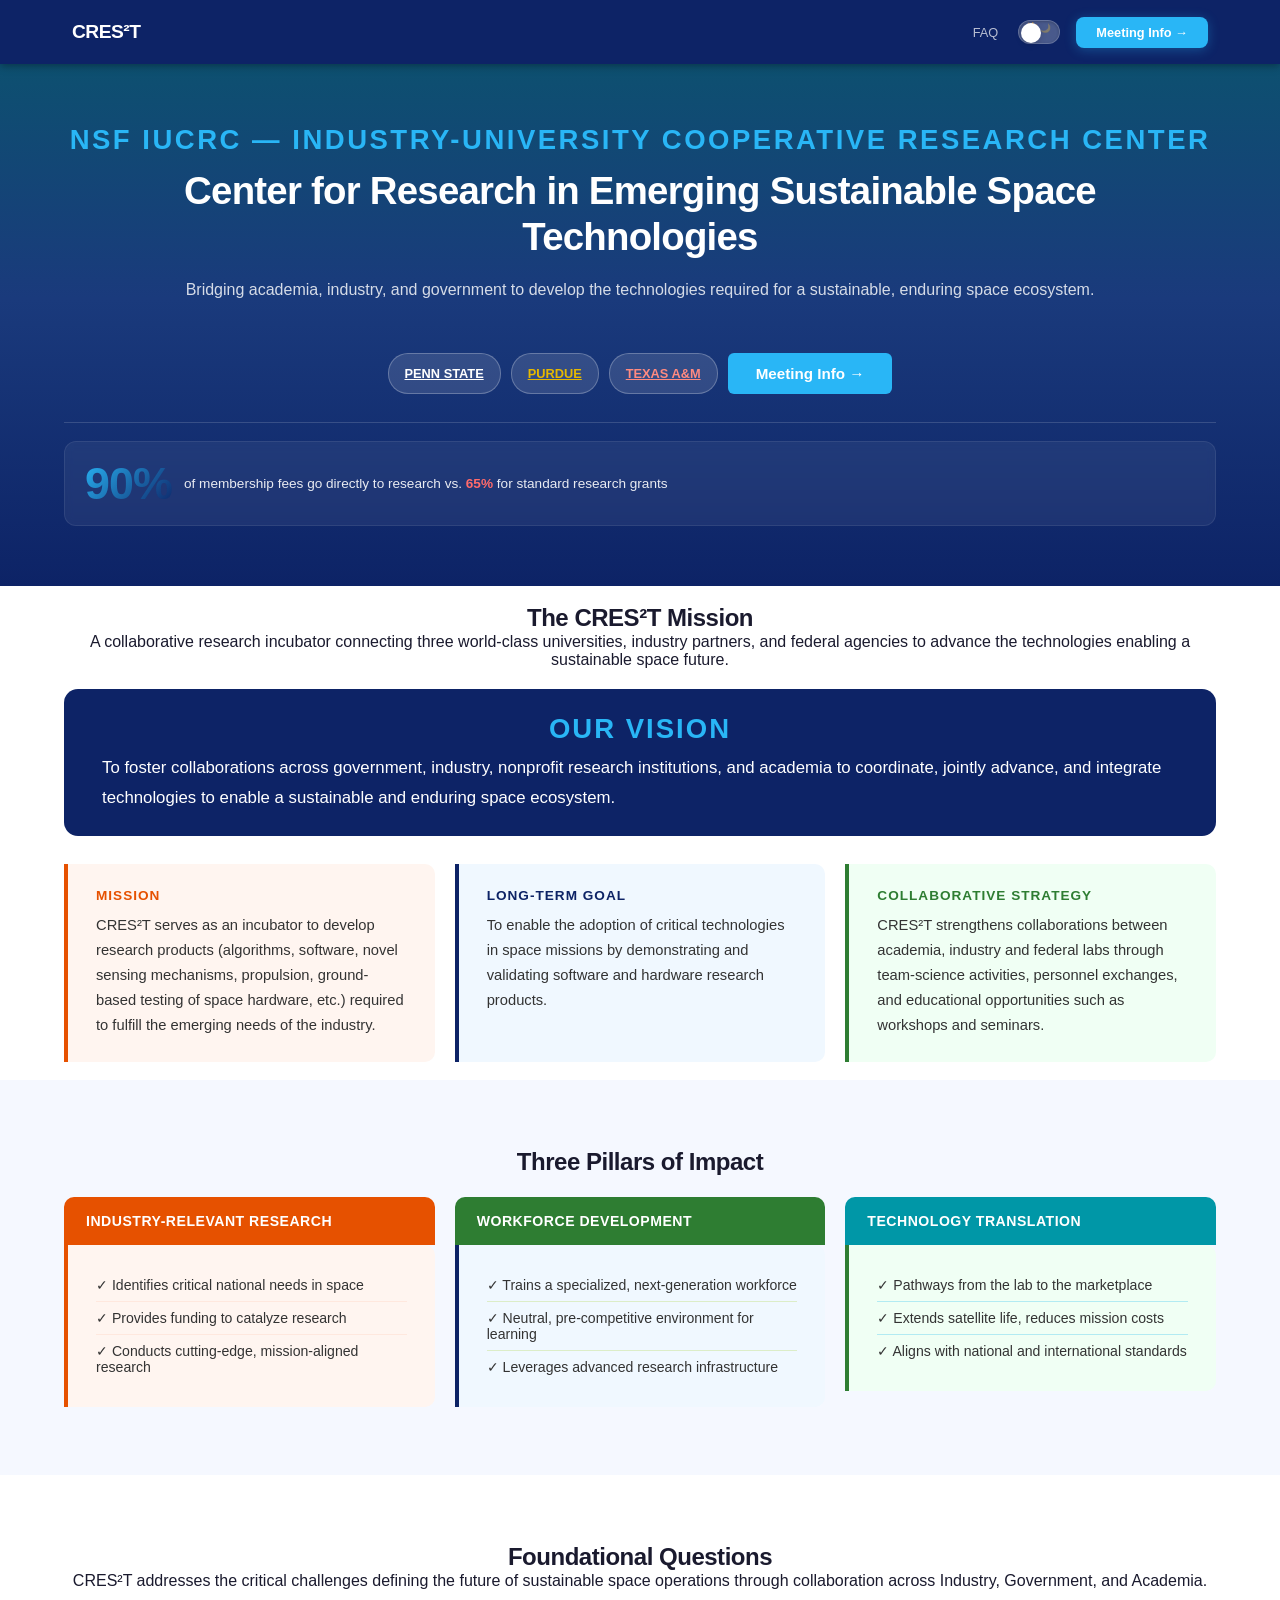
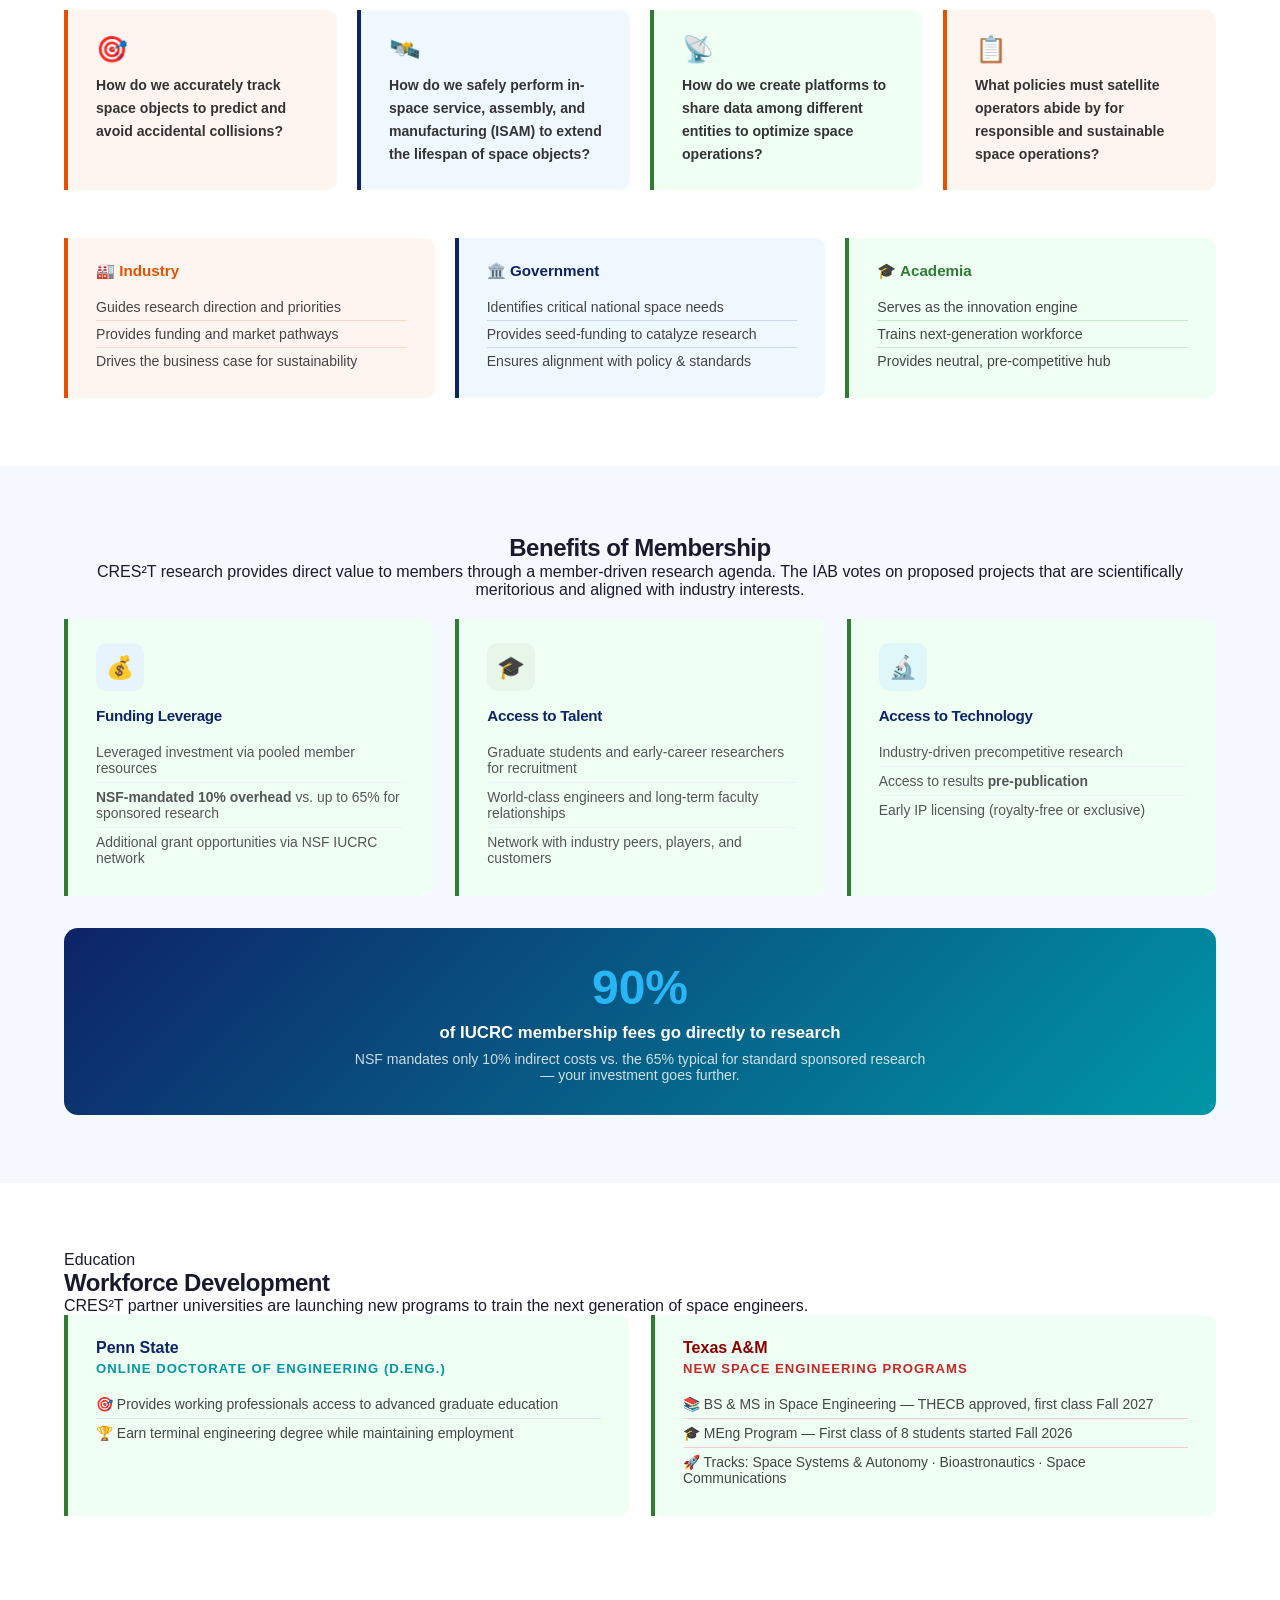
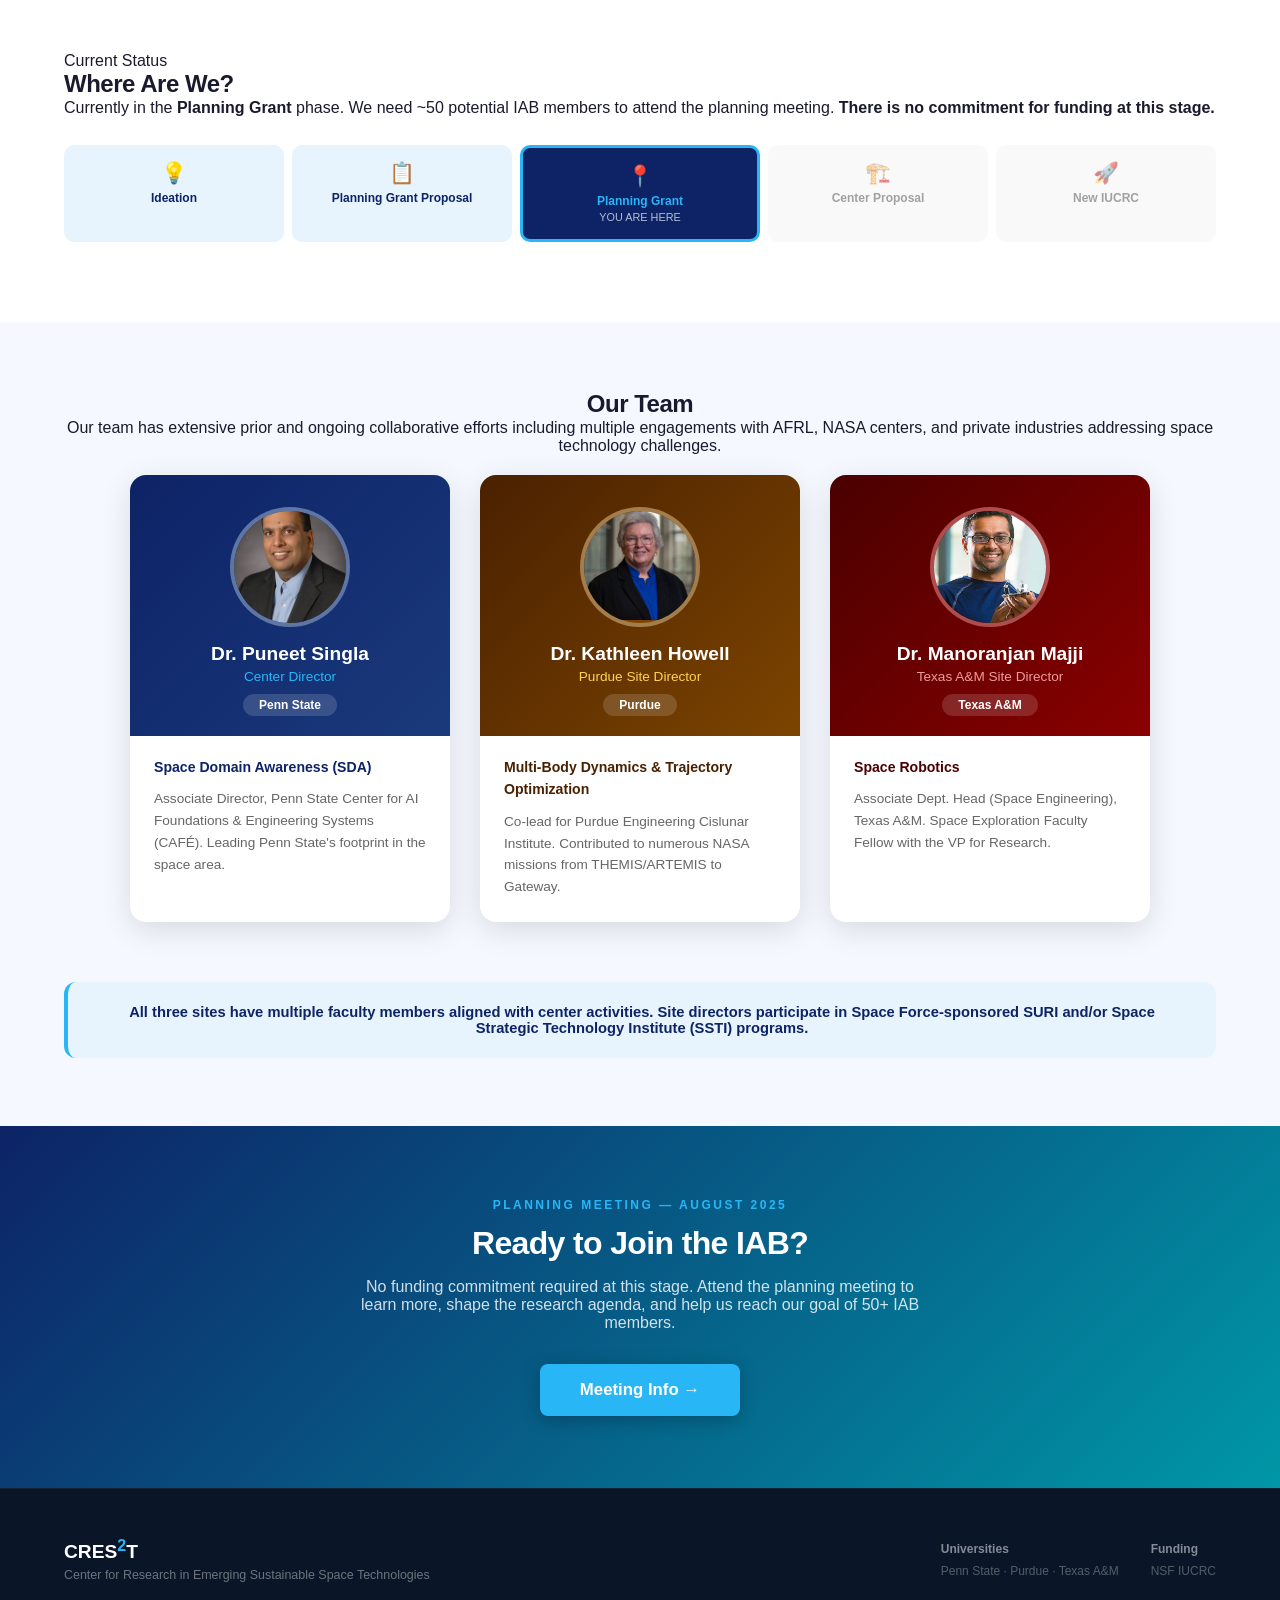
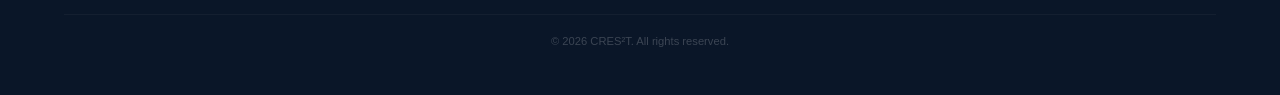
==== commit 445ba539: "change link in attend planning meeting" ====
--- a/index.html
+++ b/index.html
@@ -36,7 +36,7 @@
     <a style="background: rgba(255,255,255,.12); color: #fff; border: 1px solid rgba(255,255,255,.25); padding: 6px 16px; border-radius: 20px; font-size: .8rem; font-weight: 600; display: inline-flex; align-items: center; justify-content: center; text-align: center;" href="https://www.aero.psu.edu" target="_blank">PENN STATE</a>
     <a style="background: rgba(255,255,255,.12); color: #e6b800; border: 1px solid rgba(255,255,255,.25); padding: 6px 16px; border-radius: 20px; font-size: .8rem; font-weight: 600; display: inline-flex; align-items: center; justify-content: center; text-align: center;" href="https://engineering.purdue.edu/AAE" target="_blank">PURDUE</a>
     <a style="background: rgba(255,255,255,.12); color: #ff8a80; border: 1px solid rgba(255,255,255,.25); padding: 6px 16px; border-radius: 20px; font-size: .8rem; font-weight: 600; display: inline-flex; align-items: center; justify-content: center; text-align: center;" href="https://engineering.tamu.edu/aerospace/index.html" target="_blank">TEXAS A&amp;M</a>
-    <a style="background: #29b6f6; color: #fff; display: inline-block; padding: 12px 28px; border-radius: 6px; font-weight: bold; font-size: .95rem; text-decoration: none!important;" href="register.html" target="_blank">Attend Planning Meeting →</a>
+    <a style="background: #29b6f6; color: #fff; display: inline-block; padding: 12px 28px; border-radius: 6px; font-weight: bold; font-size: .95rem; text-decoration: none!important;" href="register.html" target="_blank">Meeting Info →</a>
 </div>
 <div style="margin-top: 22px; padding-top: 18px; border-top: 1px solid rgba(255,255,255,.15);">
 <div class="stat-item" style="flex: 0 1 auto;">
